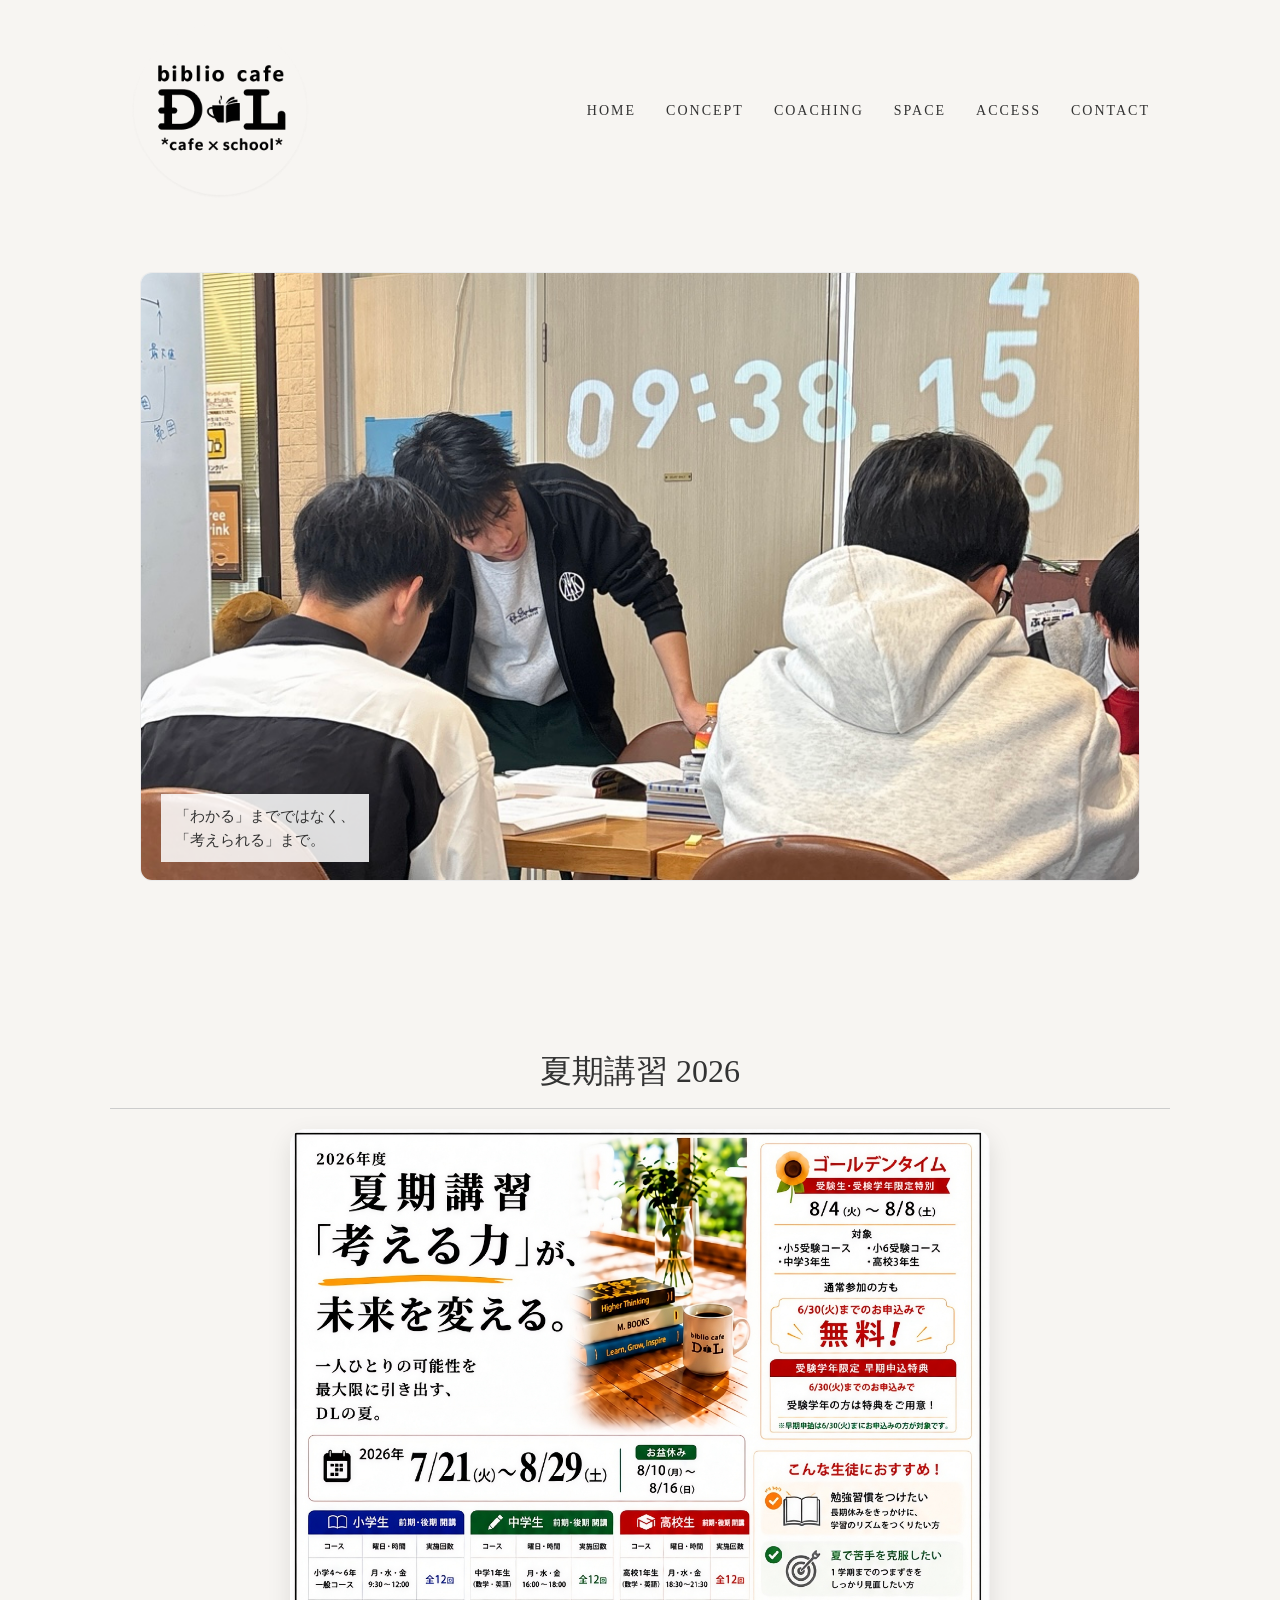
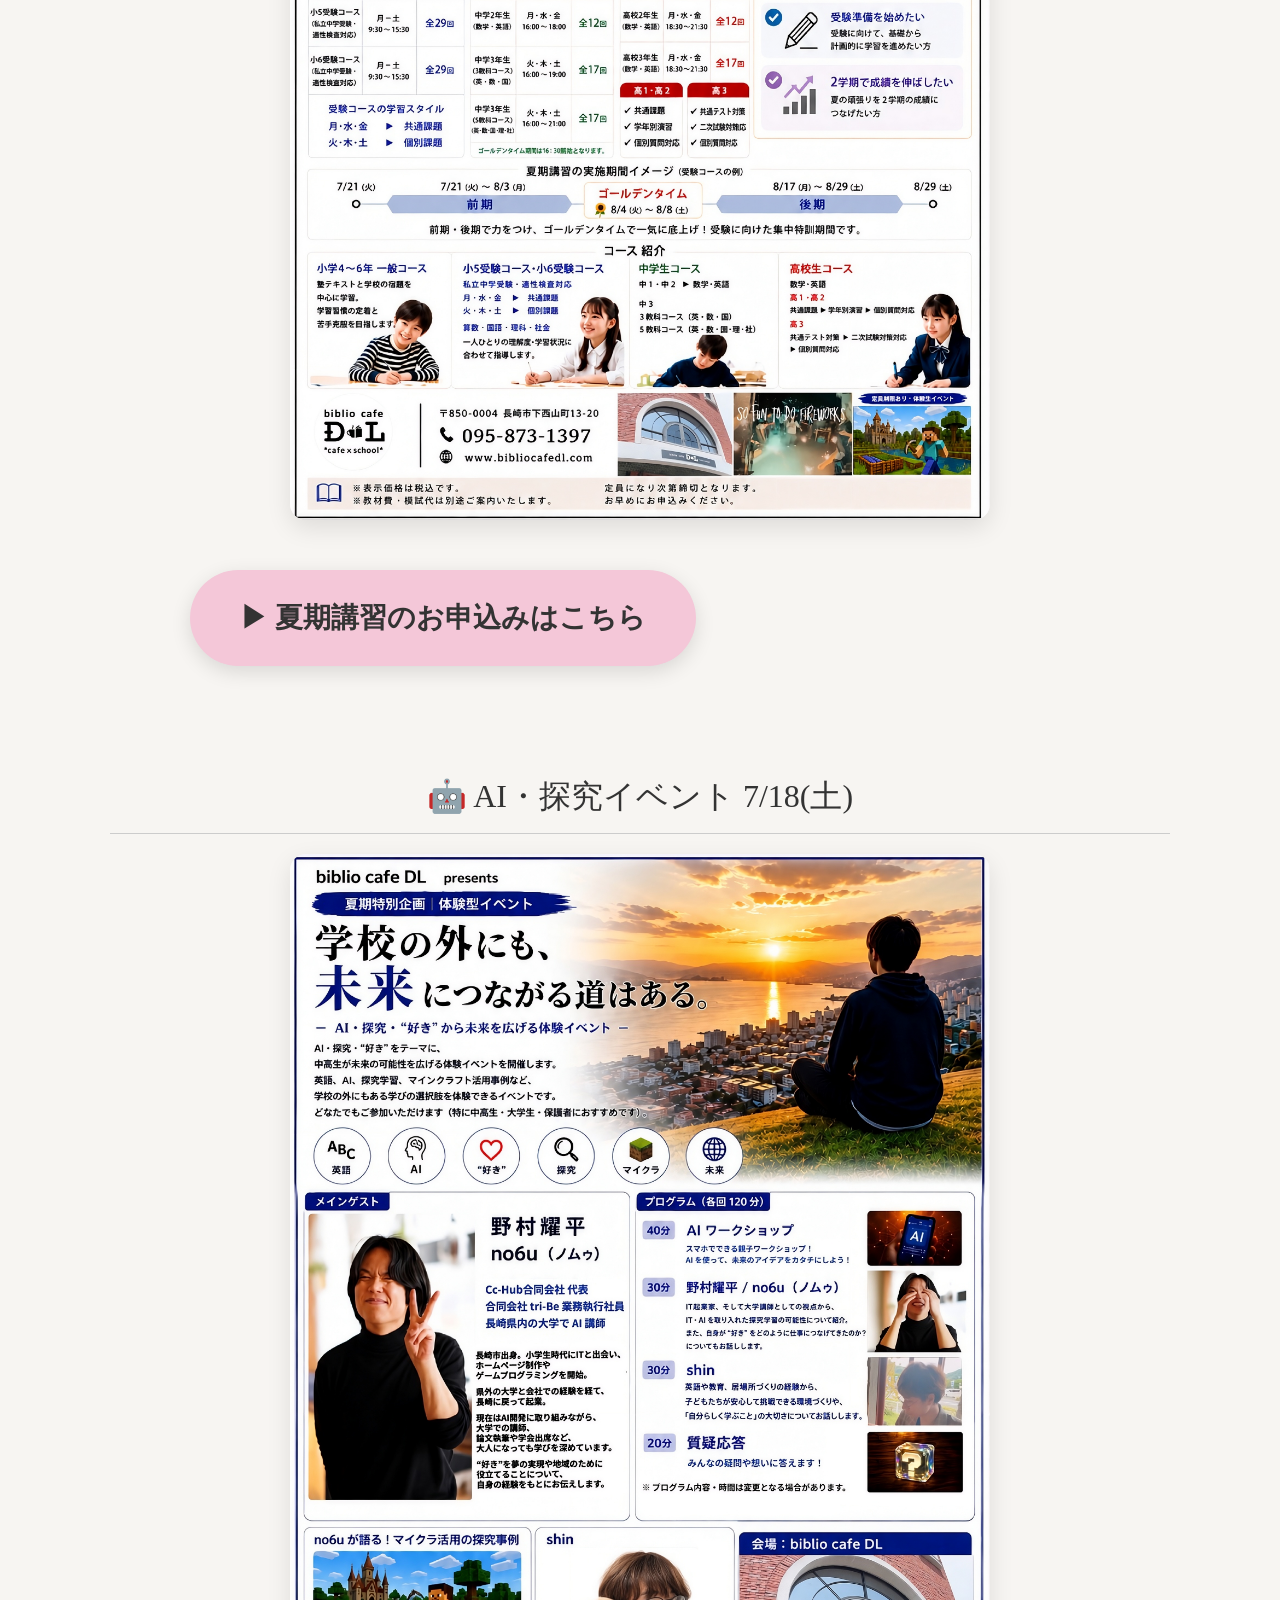
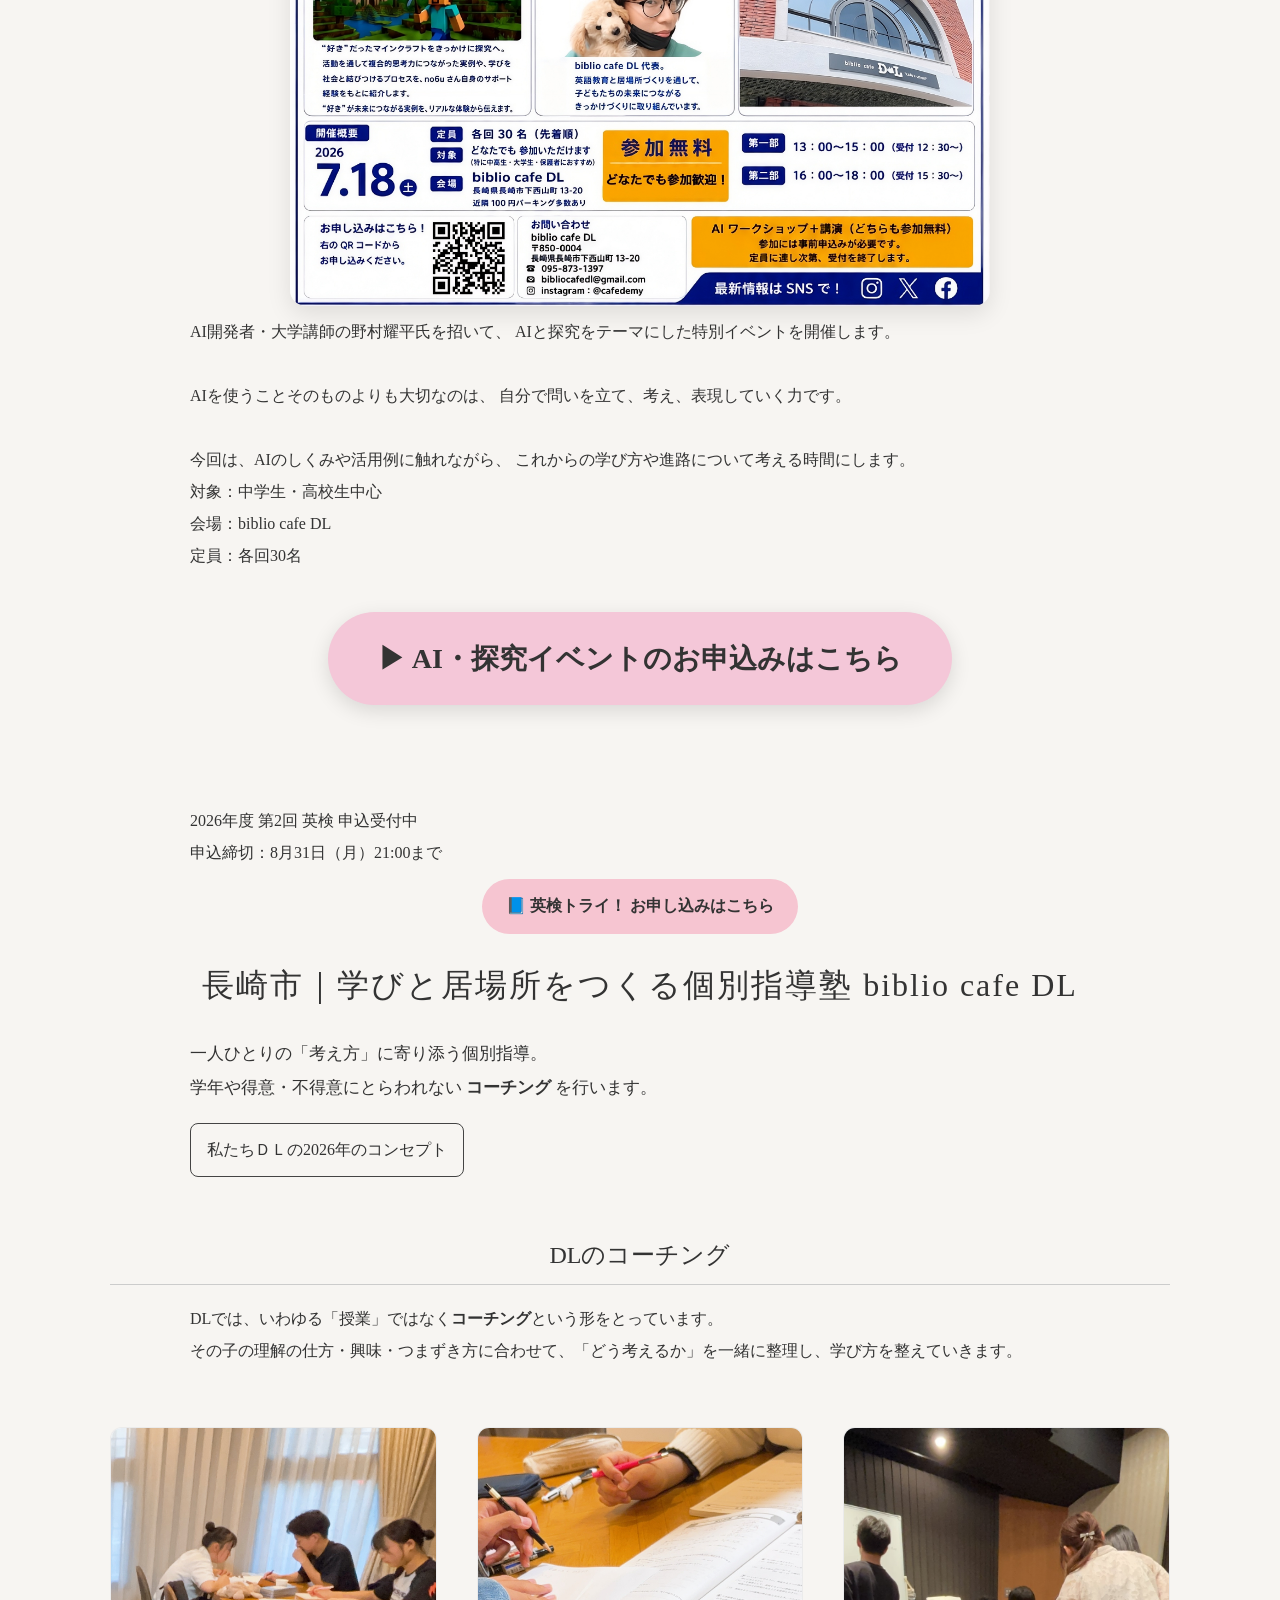
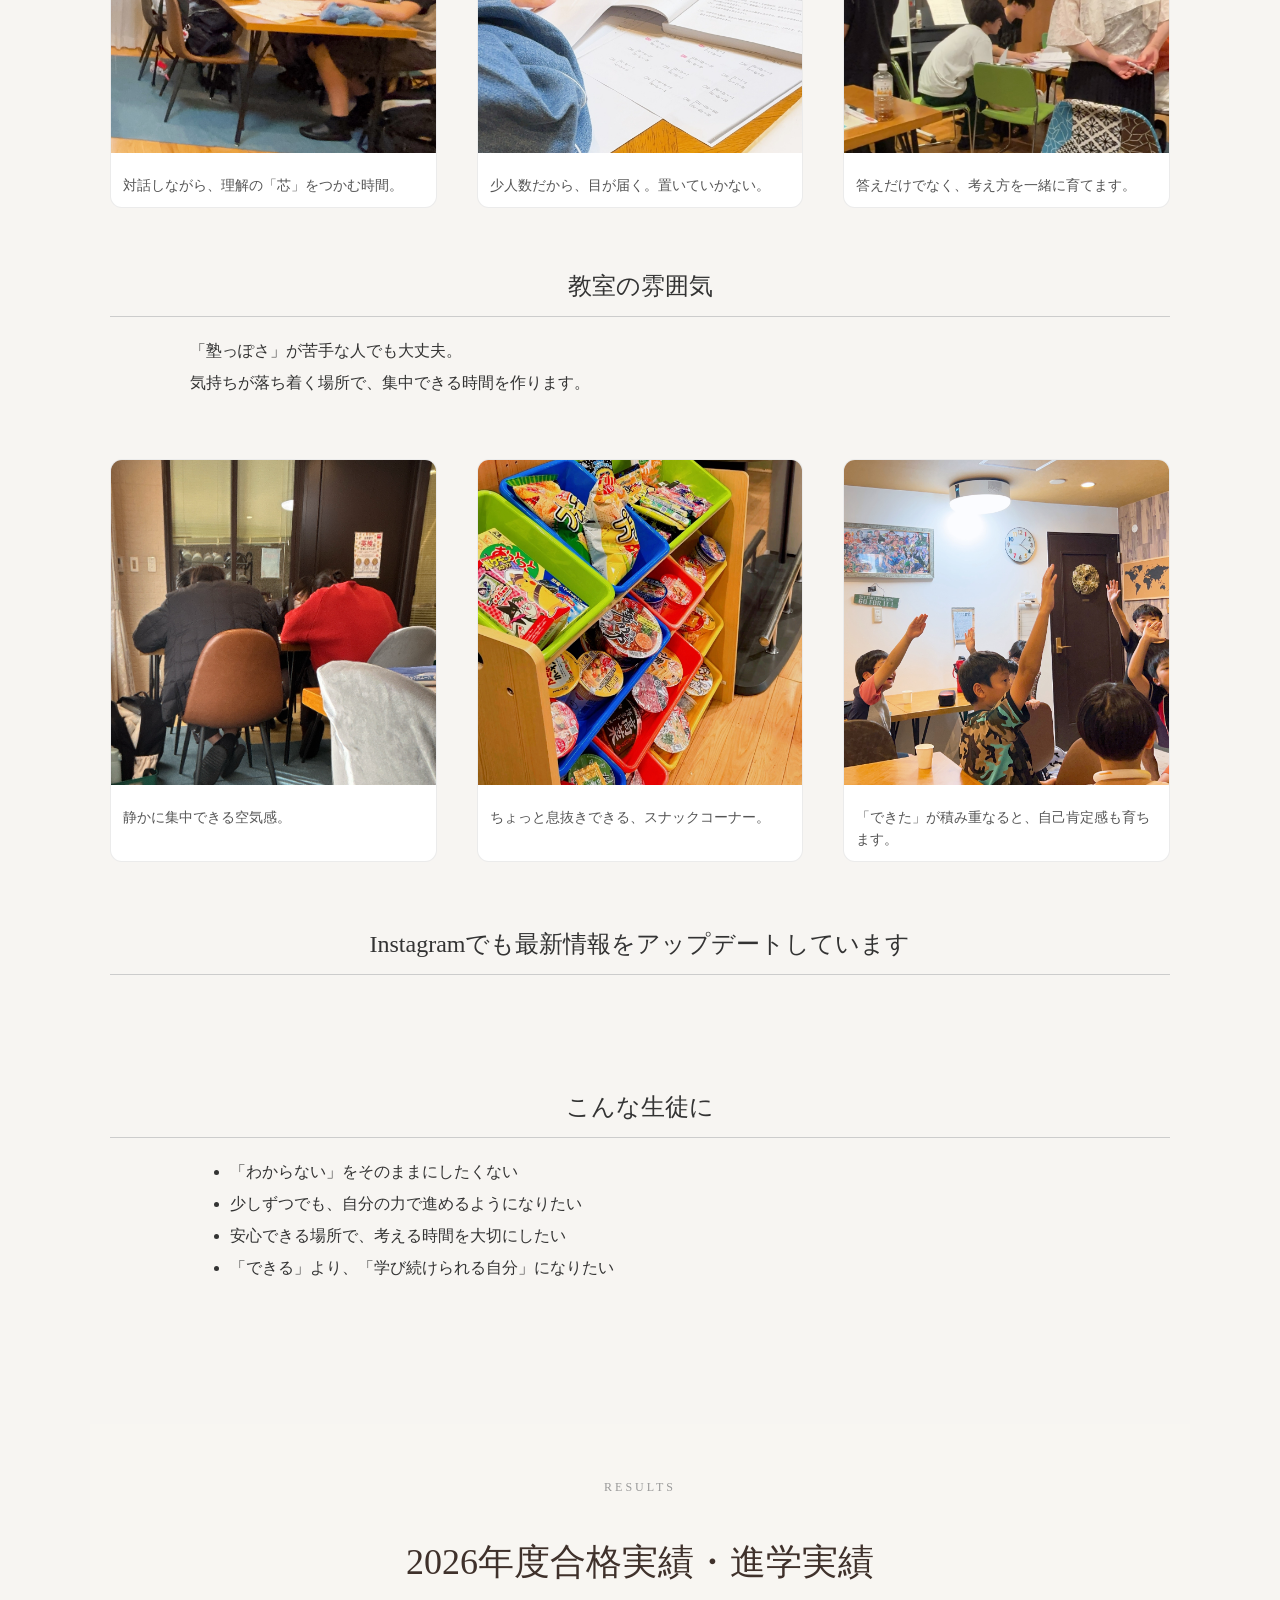
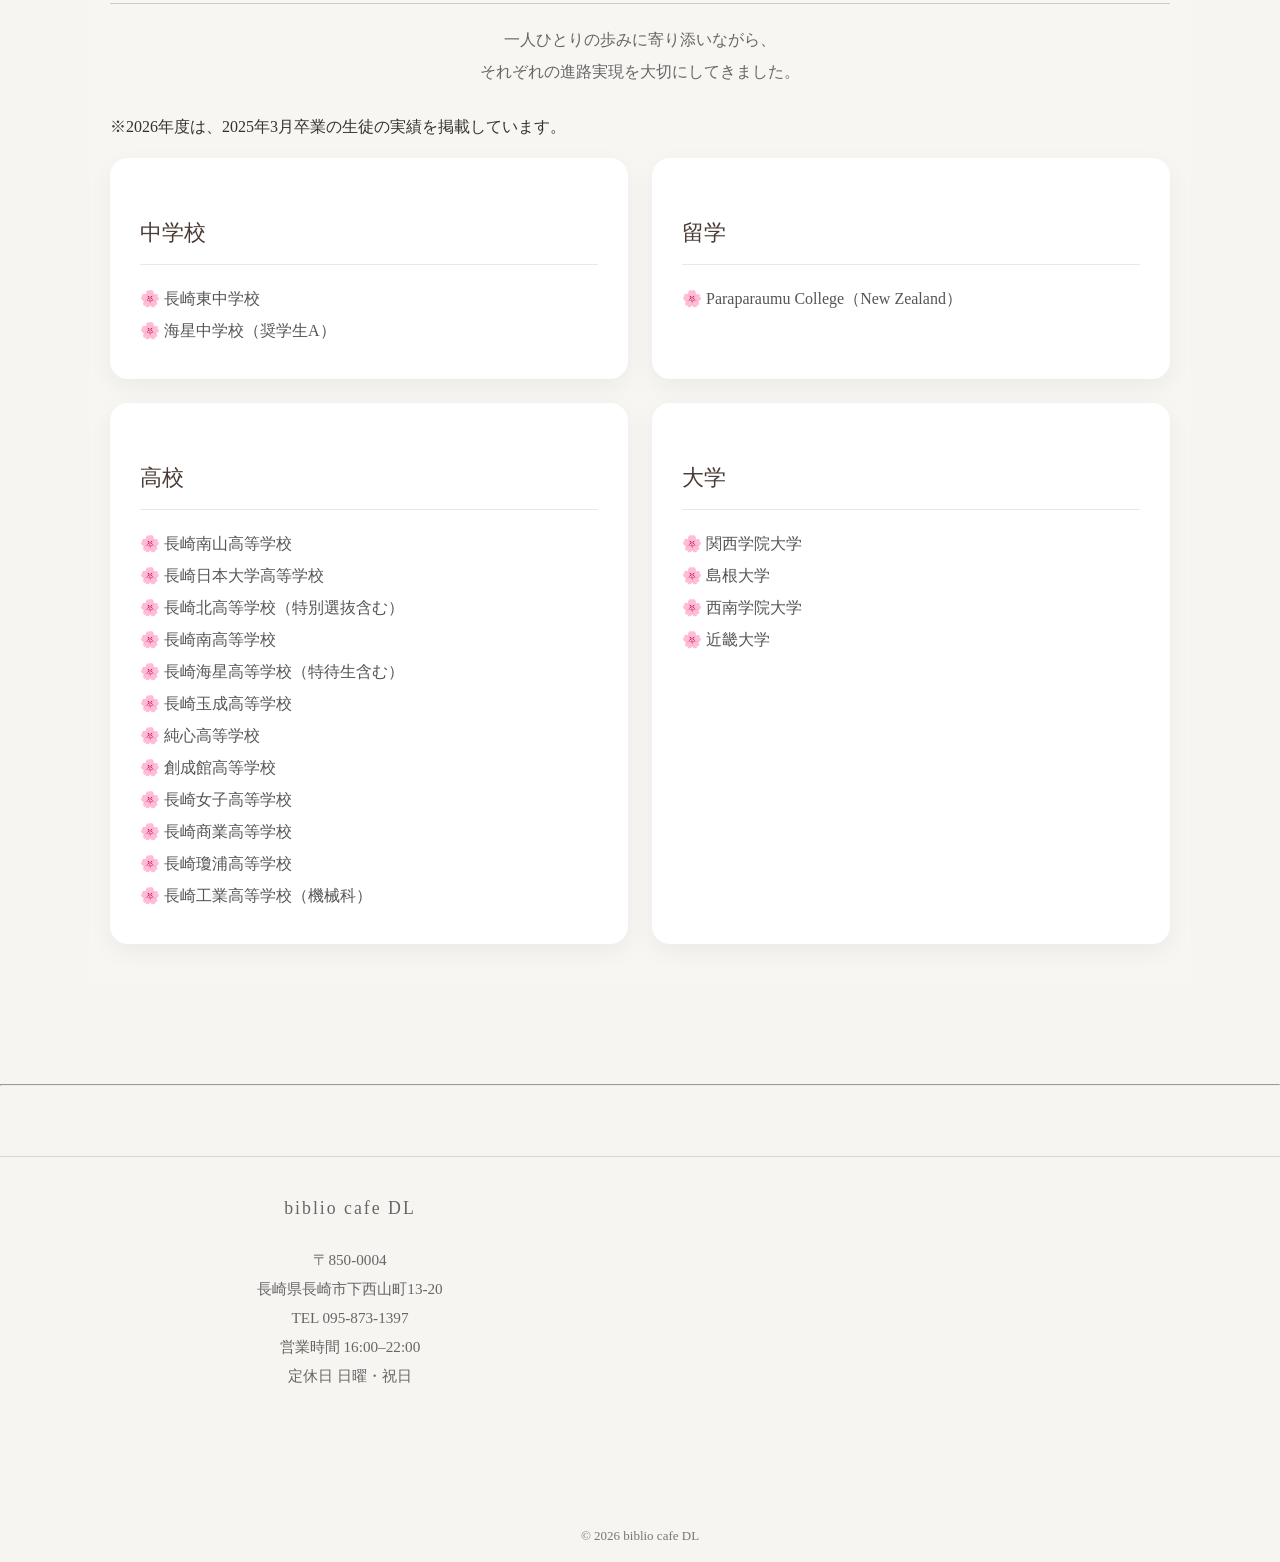
==== index.html @ 9617f7b0 "no6u event notification" ====
<!DOCTYPE html>
<html lang="ja">
<head>
    <meta charset="UTF-8" />
    <meta name="viewport" content="width=device-width, initial-scale=1.0" />
    <title>biblio cafe DL | 長崎市の個別指導塾・カフェ空間で集中力ＵＰ</title>
    <meta name="description" content="長崎市の個別指導塾 biblio cafe DL。カフェのような落ち着いた空間で小中高生の個別指導・自習サポート。不登校・学習習慣づくりにも対応。一人ひとりに寄り添う学びの場所。">
    <link rel="stylesheet" href="style.css">
</head>
<body>

<header class="site-header">
    <div class="logo">
        <img src="images/logo.png" alt="biblio cafe DL">
    </div>

<nav class="main-nav">
    <ul>
        <li><a href="index.html">Home</a></li>
        <li><a href="concept/index.html">Concept</a></li>
        <li><a href="coaching/index.html">Coaching</a></li>
        <li><a href="#space">Space</a></li>
        <li><a href="#access">Access</a></li>
        <li><a href="spring/contact.html">Contact</a></li>
    </ul>
</nav>
</header>

<div class="hero">
    <img src="images/coaching-main.jpg" alt="個別コーチングの様子">
    <div class="caption">
        「わかる」までではなく、<br>
        「考えられる」まで。
    </div>
</div>

<div class="container">

    <section class="top-event">

<h2>夏期講習 2026</h2>

<a href="https://docs.google.com/forms/d/e/1FAIpQLSdgR7h0TdumAXBLx9tAbLhRIxQ76mgIs3fLgzI0AioL52q6gQ/viewform?usp=header">
<img src="images/summer-seminar2026.jpeg" alt="夏期講習2026">
</a>

<p>
<a class="top-event-button" href="https://docs.google.com/forms/d/e/1FAIpQLSdgR7h0TdumAXBLx9tAbLhRIxQ76mgIs3fLgzI0AioL52q6gQ/viewform" target="_blank">
▶ 夏期講習のお申込みはこちら
</a>
</p>
</section>

<section class="top-event">

<h2>🤖 AI・探究イベント 7/18(土)</h2>

<img src="images/summer-event1.jpeg" alt="AI・探究イベント">

<p>
AI開発者・大学講師の野村耀平氏を招いて、
AIと探究をテーマにした特別イベントを開催します。
<br><br>
AIを使うことそのものよりも大切なのは、
自分で問いを立て、考え、表現していく力です。
<br><br>
今回は、AIのしくみや活用例に触れながら、
これからの学び方や進路について考える時間にします。
</p>

<p>
対象：中学生・高校生中心<br>
会場：biblio cafe DL<br>
定員：各回30名
</p>

<a class="top-event-button"
href="https://docs.google.com/forms/d/e/1FAIpQLSdVEMtSn14y0a_2bFsk81HJ-9rzmfVp2S0FHCCkeo6YWOiR4Q/viewform"
target="_blank">
▶ AI・探究イベントのお申込みはこちら
</a>

</section>

<section class="eiken-banner eiken-section">
<p class="eiken-title">
2026年度 第2回 英検 申込受付中
</p>

<p class="eiken-deadline">
申込締切：8月31日（月）21:00まで
</p>

<a class="eiken-button"
href="https://docs.google.com/forms/d/e/1FAIpQLSfgGF96EFO6d1CQsnbvg3iv-Uc0iUedBsmkOkGj2iGabuNx1A/viewform?usp=header"
target="_blank">

📘 英検トライ！
お申し込みはこちら

</a>
</section>

<!--
<section class="suken-banner suken-section">

<p class="suken-title">
2026年度 数検 個人受験【一般生受付】
</p>

<p class="suken-deadline">
実施日：6月20日（土）<br>
申込締切：5月12日（火）まで
</p>

<p class="suken-note">
お申し込みページで「biblio cafe DL」を選択してください。
</p>

<a class="suken-button" href="https://ijuken.com/prod/search/su-gaku/public/pbt_site/#top" target="_blank" rel="noopener noreferrer">
🔢 数検のお申し込みはこちら
</a>

</section>
-->

<h1>長崎市｜学びと居場所をつくる個別指導塾 biblio cafe DL</h1>

<p class="lead">
一人ひとりの「考え方」に寄り添う個別指導。<br>
学年や得意・不得意にとらわれない <strong>コーチング</strong> を行います。
</p>

<p>
<a class="cta" href="/concept/index.html">私たちＤＬの2026年のコンセプト</a>
</p>
</section>


</header>

<section>
<h2>DLのコーチング</h2>

<p>
DLでは、いわゆる「授業」ではなく<strong>コーチング</strong>という形をとっています。<br>
その子の理解の仕方・興味・つまずき方に合わせて、「どう考えるか」を一緒に整理し、学び方を整えていきます。
</p>

<div class="grid">

<figure>
<img src="images/dialog.jpg">
<figcaption>対話しながら、理解の「芯」をつかむ時間。</figcaption>
</figure>

<figure>
<img src="images/small_group2.jpg">
<figcaption>少人数だから、目が届く。置いていかない。</figcaption>
</figure>

<figure>
<img src="images/way_of_thinking.jpg">
<figcaption>答えだけでなく、考え方を一緒に育てます。</figcaption>
</figure>

</div>
</section>

<section>
<h2>教室の雰囲気</h2>

<p>
「塾っぽさ」が苦手な人でも大丈夫。<br>
気持ちが落ち着く場所で、集中できる時間を作ります。
</p>

<div class="grid">

<figure>
<img src="images/small_group.jpg">
<figcaption>静かに集中できる空気感。</figcaption>
</figure>

<figure>
<img src="images/snacks.jpg">
<figcaption>ちょっと息抜きできる、スナックコーナー。</figcaption>
</figure>

<figure>
<img src="images/yes_we_can.jpg">
<figcaption>「できた」が積み重なると、自己肯定感も育ちます。</figcaption>
</figure>

</div>
</section>

<section class="instagram-section">
<h2>Instagramでも最新情報をアップデートしています</h2>

<div class="insta-grid">
<blockquote class="instagram-media"
data-instgrm-permalink="https://www.instagram.com/p/DU66d3mEncp/">
</blockquote>

<blockquote class="instagram-media"
data-instgrm-permalink="https://www.instagram.com/p/DTpac9CkhDg/">
</blockquote>
</div>
</section>

<script async src="https://www.instagram.com/embed.js"></script>

<section>
<h2>こんな生徒に</h2>
<ul>
<li>「わからない」をそのままにしたくない</li>
<li>少しずつでも、自分の力で進めるようになりたい</li>
<li>安心できる場所で、考える時間を大切にしたい</li>
<li>「できる」より、「学び続けられる自分」になりたい</li>
</ul>
</section>

</div>

<section class="results-section">
<div class="results-inner">

<p class="results-label">RESULTS</p>
<h2 class="results-title">2026年度合格実績・進学実績</h2>
<p class="results-lead">
一人ひとりの歩みに寄り添いながら、<br>
それぞれの進路実現を大切にしてきました。
</p>
<p class-"results-note">
※2026年度は、2025年3月卒業の生徒の実績を掲載しています。
</p>

<div class="results-grid">

<div class="results-card">
<h3>中学校</h3>
<ul>
<li>🌸 長崎東中学校</li>
<li>🌸 海星中学校（奨学生A）</li>
</ul>
</div>

<div class="results-card">
<h3>留学</h3>
<ul>
<li>🌸 Paraparaumu College（New Zealand）</li>
</ul>
</div>

<div class="results-card">
<h3>高校</h3>
<ul>
<li>🌸 長崎南山高等学校</li>
<li>🌸 長崎日本大学高等学校</li>
<li>🌸 長崎北高等学校（特別選抜含む）</li>
<li>🌸 長崎南高等学校</li>
<li>🌸 長崎海星高等学校（特待生含む）</li>
<li>🌸 長崎玉成高等学校</li>
<li>🌸 純心高等学校</li>
<li>🌸 創成館高等学校</li>
<li>🌸 長崎女子高等学校</li>
<li>🌸 長崎商業高等学校</li>
<li>🌸 長崎瓊浦高等学校</li>
<li>🌸 長崎工業高等学校（機械科）</li>
</ul>
</div>

<div class="results-card">
<h3>大学</h3>
<ul>
<li>🌸 関西学院大学</li>
<li>🌸 島根大学</li>
<li>🌸 西南学院大学</li>
<li>🌸 近畿大学</li>
</ul>
</div>

</div>
</div>
</section>

<hr>

<footer>
<div class="footer-inner">

<div class="footer-info">
<h3>biblio cafe DL</h3>
<p>
〒850-0004<br>
長崎県長崎市下西山町13-20<br>
TEL 095-873-1397<br>
営業時間 16:00–22:00<br>
定休日 日曜・祝日
</p>
</div>

<div class="footer-map">
<iframe src="https://www.google.com/maps/embed?pb=!1m18!1m12!1m3!1d3355.3024678767365!2d129.88378607469286!3d32.757707884974316!2m3!1f0!2f0!3f0!3m2!1i1024!2i768!4f13.1!3m3!1m2!1s0x351553ab2b35c2a1%3A0xf687008f303d8802!2sbiblio%20cafe%20DL!5e0!3m2!1sja!2sjp!4v1772550015243!5m2!1sja!2sjp" width="600" height="450" style="border:0;" allowfullscreen="" loading="lazy" referrerpolicy="no-referrer-when-downgrade"></iframe>
</div>

</div>

<p class="copyright">
© 2026 biblio cafe DL
</p>
</footer>



<!-- deploy trigger-->
</body>
</html>
---- style.css ----
/* =========================================================
   biblio cafe DL - Cleaned stylesheet
   目的：重複CSSを整理し、ヘッダー・スマホ表示の崩れを防ぐ
   ========================================================= */

/* ---------- Base ---------- */
* {
  box-sizing: border-box;
}

body {
  margin: 0;
  font-family: "Hiragino Mincho ProN", "Yu Mincho", serif;
  background-color: #f7f5f2;
  color: #333;
  line-height: 1.9;
}

img {
  max-width: 100%;
  height: auto;
}

a {
  color: inherit;
}

.container {
  max-width: 1100px;
  margin: 0 auto;
  padding: 40px 20px;
  text-align: center;
}

/* ---------- Header / Navigation ---------- */
.site-header {
  max-width: 1100px;
  margin: 0 auto;
  padding: 20px 40px 32px;
  display: flex;
  justify-content: space-between;
  align-items: center;
  position: static;
  z-index: 10;
}

.logo img {
  width: auto;
  height: 180px;
  display: block;
}

.main-nav {
  margin-left: auto;
}

.main-nav ul {
  display: flex;
  gap: 30px;
  list-style: none;
  padding: 0;
  margin: 0;
}

.main-nav li {
  margin: 0;
}

.main-nav a {
  color: #333;
  text-decoration: none;
  font-size: 14px;
  letter-spacing: 2px;
  text-transform: uppercase;
  white-space: nowrap;
}

.main-nav a:hover {
  opacity: 0.7;
}

/* ---------- Home Hero ---------- */
.hero {
  max-width: 1000px;
  margin: 40px auto 60px;
  position: relative;
  border-radius: 12px;
  overflow: hidden;
  border: 1px solid rgba(0,0,0,0.08);
  background: #fff;
}

.hero img {
  width: 100%;
  height: auto;
  display: block;
}

.caption {
  position: absolute;
  bottom: 18px;
  left: 20px;
  background: rgba(255,255,255,0.85);
  padding: 10px 14px;
  font-size: 0.95rem;
  line-height: 1.6;
}

/* ---------- Common sections ---------- */
section {
  margin-top: 56px;
}

h1, h2, h3 {
  font-weight: normal;
}

h1 {
  letter-spacing: 2px;
}

h2 {
  border-bottom: 1px solid #ccc;
  padding-bottom: 6px;
  margin-bottom: 18px;
}

.lead {
  max-width: 720px;
  margin: 14px auto 0;
  font-size: 1.05rem;
}

.cta {
  margin-top: 18px;
  display: inline-block;
  border: 1px solid #444;
  padding: 10px 16px;
  border-radius: 8px;
  text-decoration: none;
  color: #333;
}

.cta:hover {
  background: rgba(0,0,0,0.04);
}

/* ---------- Grid / Figures ---------- */
.grid {
  display: grid;
  grid-template-columns: repeat(3, 1fr);
  gap: 40px;
  margin-top: 60px;
}

figure {
  margin: 0;
  border-radius: 12px;
  overflow: hidden;
  border: 1px solid rgba(0,0,0,0.08);
  background: #fff;
}

.grid img,
figure img {
  width: 100%;
  aspect-ratio: 1 / 1;
  object-fit: cover;
  display: block;
}

figcaption,
.grid figcaption {
  padding: 10px 12px;
  margin-top: 12px;
  font-size: 14px;
  line-height: 1.6;
  color: #555;
  text-align: left;
}

/* ---------- Footer ---------- */
footer {
  margin-top: 70px;
  padding-top: 18px;
  border-top: 1px solid rgba(0,0,0,0.12);
  text-align: center;
  font-size: 0.95rem;
  color: #666;
}

.footer-inner {
  max-width: 1100px;
  margin: 0 auto;
  display: flex;
  gap: 60px;
  align-items: flex-start;
}

.footer-info,
.footer-map {
  flex: 1;
}

.footer-map iframe {
  width: 100%;
  height: 280px;
  border-radius: 10px;
  border: 0;
}

footer h3 {
  font-weight: 400;
  margin-bottom: 20px;
  letter-spacing: 2px;
}

.copyright {
  text-align: center;
  margin-top: 60px;
  font-size: 13px;
  color: #777;
}

.eiken-button,
.spring-button,
.suken-button,
.apply-button {
  display: inline-block;
  text-decoration: none;
  font-weight: bold;
  transition: 0.3s;
}

.eiken-button {
  margin-top: 10px;
  padding: 12px 24px;
  background: #f6c5d1;
  color: #333;
  border-radius: 30px;
}

.eiken-button:hover {
  background: #e8a6b7;
  transform: translateY(-2px);
}

.suken-banner {
  background: #e8f4ff;
  padding: 30px;
  border-radius: 20px;
  text-align: center;
  margin: 40px auto;
}

.suken-title {
  font-size: 24px;
  font-weight: bold;
  margin-bottom: 14px;
}

.suken-deadline {
  font-size: 17px;
  line-height: 1.8;
  margin-bottom: 18px;
}

.suken-note {
  font-size: 15px;
  color: #555;
  margin-bottom: 26px;
}

.suken-button {
  background: #6bb6ff;
  color: #fff;
  padding: 16px 30px;
  border-radius: 999px;
}

.suken-button:hover {
  background: #3b82f6;
}

/* ---------- Spring page ---------- */
.spring-banner {
  max-width: 900px;
  margin: 60px auto;
  background: #fffaf7;
  padding: 30px;
  border-radius: 15px;
  box-shadow: 0 5px 20px rgba(0,0,0,0.08);
  text-align: center;
}

.spring-banner img {
  width: 100%;
  border-radius: 12px;
  margin-bottom: 20px;
}

.spring-text h2 {
  color: #b76e79;
  margin-bottom: 10px;
}

.spring-button {
  margin-top: 15px;
  padding: 14px 28px;
  background: #f4a7b9;
  color: white;
  border-radius: 30px;
}

.spring-button:hover {
  background: #e889a0;
}

/* ---------- Concept page ---------- */
.concept-intro {
  text-align: center;
  margin-top: 100px;
  margin-bottom: 40px;
  padding: 0 20px;
}

.concept-label {
  font-size: 13px;
  letter-spacing: 3px;
  color: #999;
  margin-bottom: 20px;
}

.concept-catch {
  font-size: 40px;
  line-height: 1.6;
  margin-bottom: 40px;
  font-weight: 500;
}

.concept-image {
  text-align: center;
  margin: 40px 0 60px;
}

.concept-image img {
  width: 260px;
  max-width: 70%;
  border-radius: 14px;
  opacity: 0.95;
}

.concept-body {
  max-width: 760px;
  margin: 0 auto 120px;
  padding: 0 20px;
}

.concept-body p {
  font-size: 17px;
  line-height: 2.2;
  margin-bottom: 28px;
  color: #444;
}

.concept-strong {
  max-width: 720px;
  margin: 80px auto;
  font-size: 22px;
  line-height: 1.8;
  text-align: center;
  font-weight: 600;
}

.concept-points {
  max-width: 900px;
  margin: 60px auto 100px;
  display: flex;
  gap: 40px;
  justify-content: center;
  text-align: center;
  padding: 0 20px;
}

.concept-point {
  flex: 1;
}

.concept-point h2 {
  font-size: 26px;
  margin-bottom: 30px;
}

.concept-point h3 {
  font-size: 20px;
  margin-bottom: 14px;
  font-weight: 500;
}

.concept-point p {
  font-size: 15px;
  line-height: 2;
  color: #555;
}

/* ---------- Coaching page ---------- */
.coaching-hero {
  max-width: 350px;
  margin: 80px auto 60px;
  padding: 0 20px;
}

.coaching-hero img {
  width: 100%;
  border-radius: 16px;
}

.coaching-intro {
  text-align: center;
  max-width: 720px;
  margin: 0 auto 80px;
  padding: 0 20px;
}

.coaching-label {
  font-size: 12px;
  letter-spacing: 3px;
  color: #999;
  margin-bottom: 16px;
}

.coaching-catch {
  font-size: 38px;
  margin-bottom: 24px;
}

.coaching-text {
  line-height: 2;
  color: #555;
}

.coaching-features {
  max-width: 1200px;
  margin: 80px auto;
  padding: 0 20px;
  display: grid;
  grid-template-columns: repeat(3, 1fr);
  gap: 40px;
}

.feature-card {
  text-align: center;
}

.feature-card img {
  width: 100%;
  border-radius: 20px;
  margin-bottom: 20px;
}

.feature-card h2 {
  font-size: 28px;
  margin-bottom: 20px;
  border-bottom: none;
}

.feature-card p {
  font-size: 16px;
  line-height: 1.9;
  text-align: left;
}

/* ---------- Results ---------- */
.results-section {
  max-width: 1100px;
  margin: 100px auto;
  padding: 40px 20px;
  background: #f8f6f2;
}

.results-inner {
  max-width: 1100px;
  margin: 0 auto;
}

.results-label,
.results-title,
.results-lead,
.results-note {
  text-align: center;
}

.results-label {
  font-size: 12px;
  letter-spacing: 3px;
  color: #999;
  margin-bottom: 12px;
}

.results-title {
  font-size: 36px;
  margin-bottom: 20px;
  color: #3f312b;
}

.results-lead {
  font-size: 16px;
  line-height: 2;
  color: #666;
  margin-bottom: 24px;
}

.results-note {
  font-size: 13px;
  color: #888;
  margin-bottom: 40px;
}

.results-grid {
  display: grid;
  grid-template-columns: repeat(2, 1fr);
  gap: 24px;
}

.results-card {
  background: #fff;
  border-radius: 18px;
  padding: 32px 30px;
  box-shadow: 0 8px 24px rgba(0,0,0,0.05);
}

.results-card h3 {
  font-size: 22px;
  margin-bottom: 18px;
  color: #4a3b34;
  border-bottom: 1px solid #eee7df;
  padding-bottom: 10px;
}

.results-card ul {
  list-style: none;
  padding: 0;
  margin: 0;
}

.results-card li {
  font-size: 16px;
  line-height: 2;
  color: #555;
}

/* ---------- Instagram ---------- */
.insta-grid {
  display: flex;
  gap: 20px;
  justify-content: center;
  flex-wrap: wrap;
}

.insta-grid blockquote {
  max-width: 400px;
  width: 100%;
}

.instagram-section {
  text-align: center;
  margin: 60px auto;
}

/* ---------- Contact ---------- */
.contact-wrap {
  background: #f7f6f3;
  padding: 80px 20px;
  min-height: 100vh;
}

.contact-wrap h1 {
  text-align: center;
  font-size: 34px;
  letter-spacing: 2px;
  margin-bottom: 20px;
}

.contact-wrap p,
.contact-lead {
  text-align: center;
  color: #666;
  margin-bottom: 50px;
  line-height: 1.8;
}

.form-area {
  max-width: 820px;
  margin: 40px auto;
  background: #fff;
  padding: 30px;
  border-radius: 16px;
  box-shadow: 0 10px 30px rgba(0,0,0,0.05);
}

/* =========================================================
   Mobile
   ========================================================= */
@media screen and (max-width: 768px) {
  body {
    font-size: 15px;
    line-height: 1.8;
    padding: 0;
  }

  .container {
    width: 100%;
    padding: 0 16px;
  }

  h1 {
    font-size: 30px;
    line-height: 1.4;
  }

  h2 {
    font-size: 24px;
    line-height: 1.5;
  }

  p, li {
    font-size: 15px;
    line-height: 1.9;
  }

  .site-header {
    display: flex;
    flex-direction: column;
    align-items: center;
    gap: 18px;
    padding: 24px 16px 32px;
    margin-bottom: 36px;
    position: static !important;
    background: transparent;
  }

  .logo img {
    width: 180px;
    height: auto;
  }

  .main-nav {
    width: 100%;
    margin: 0 0 42px 0;
    position: static !important;
  }

  .main-nav ul {
    display: grid;
    grid-template-columns: repeat(3, auto);
    justify-content: center;
    column-gap: 24px;
    row-gap: 22px;
    padding: 0;
    margin: 0;
    list-style: none;
  }

  .main-nav a {
    font-size: 15px;
    letter-spacing: 1px;
    white-space: nowrap;
  }

  .hero {
    background: transparent;
    padding: 0;
    border: none;
    box-shadow: none;
    margin: 0 auto 42px;
    max-width: calc(100% - 32px);
  }

  .hero img {
    width: 100%;
    height: auto;
    display: block;
    border-radius: 16px;
  }

  .caption {
    left: 16px;
    bottom: 14px;
    font-size: 14px;
  }

  .grid {
    display: flex;
    flex-direction: column;
    align-items: center;
    gap: 30px;
  }

  .grid figure {
    width: 85%;
  }

  .grid figcaption {
    writing-mode: horizontal-tb;
    text-align: center;
    line-height: 1.8;
  }

  .footer-inner {
    flex-direction: column;
    gap: 40px;
  }

  .instagram-section blockquote {
    width: 100% !important;
    min-width: auto !important;
    max-width: 100% !important;
    margin: 0 auto !important;
  }

  .cta,
  .spring-button {
    max-width: 100%;
    font-size: 14px;
    padding: 12px 20px;
    text-align: center;
  }

  /* Concept mobile */
  .concept-intro {
    margin-top: 40px;
    margin-bottom: 28px;
  }

  .concept-label {
    margin-top: 20px;
  }

  .concept-catch {
    font-size: 34px !important;
    line-height: 1.4 !important;
    margin: 20px auto 30px !important;
  }

  .concept-image {
    margin: 20px 0 40px;
  }

  .concept-image img {
    width: 85%;
    max-width: 320px;
  }

  .concept-points {
    display: flex !important;
    flex-direction: column !important;
    gap: 12px !important;
    margin: 20px auto 40px !important;
    padding: 0 20px !important;
  }

  .concept-point {
    flex: none !important;
    width: 100% !important;
    max-width: 100% !important;
    margin: 0 auto 20px !important;
    padding: 0 20px !important;
  }

  .concept-point h3 {
    font-size: 24px !important;
    line-height: 1.6 !important;
  }

  .concept-point p {
    font-size: 16px !important;
    line-height: 1.9 !important;
    text-align: left !important;
  }

  /* Coaching mobile */
  .coaching-hero {
    margin: 40px auto 40px;
    padding: 0 20px;
  }

  .coaching-intro {
    margin: 0 auto 50px;
  }

  .coaching-catch {
    font-size: 30px;
  }

  .coaching-features {
    display: flex;
    flex-direction: column;
    gap: 52px;
    margin: 50px auto;
  }

  .feature-card h2 {
    font-size: 24px;
  }

  .feature-card p {
    font-size: 17px;
  }

  /* Results mobile */
  .results-section {
    padding: 70px 16px;
    margin: 70px auto;
  }

  .results-title {
    font-size: 28px;
  }

  .results-lead {
    font-size: 15px;
    margin-bottom: 40px;
  }

  .results-grid {
    grid-template-columns: 1fr;
    gap: 18px;
  }

  .results-card {
    padding: 24px 20px;
  }

  .results-card h3 {
    font-size: 20px;
  }

  .results-card li {
    font-size: 15px;
    line-height: 1.9;
  }
}

/* 余白を全体的に詰める */
@media screen and (max-width: 768px) {

.site-header {
padding: 24px 16px 18px !important;
margin-bottom: 20px !important;
}

.concept-intro {
margin-top: 30px !important;
margin-bottom: 24px !important;
}

.concept-label {
margin-bottom: 24px !important;
}

.concept-catch {
font-size: 34px !important;
line-height: 1.45 !important;
margin-top: 20px !important;
margin-bottom: 32px !important;
}

.concept-image {
margin: 24px 0 40px !important;
}
}

/* スマホ：上部余白をさらに詰める */
@media screen and (max-width: 768px) {
.site-header {
padding: 20px 16px 10px !important;
margin-bottom: 0 !important;
}

.main-nav {
margin-bottom: 0 !important;
}

.concept-intro {
margin-top: 10px !important;
margin-bottom: 20px !important;
}

.concept-label {
margin-top: 0 !important;
margin-bottom: 18px !important;
}

.concept-catch {
font-size: 32px !important;
line-height: 1.4 !important;
margin-top: 0 !important;
margin-bottom: 24px !important;
}
}

.top-event{
text-align:center;
margin:60px auto;
}

.top-event h2{
font-size:32px;
margin-bottom:20px;
}

.top-event img{
width:100%;
max-width:700px;
border-radius:16px;
box-shadow:0 8px 24px rgba(0,0,0,0.1);
}

.top-event p{
margin-top:20px;
}

.top-event a{
color:#333;
text-decoration:none;
}

.top-event-button{
display:inline-block;
margin-top:24px;
padding:16px 34px;
border-radius:999px;
background:#f4c7d8;
color:#333 !important;
font-size:20px;
font-weight:600;
text-decoration:none;
}

.top-event-button:hover{
opacity:.85;
}

.top-event-button{
display:inline-block !important;
padding:20px 50px !important;
background:#f4c7d8 !important;
border-radius:999px !important;

font-size:28px !important;
font-weight:bold !important;

color:#333 !important;
text-decoration:none !important;
}

.event-title{
text-align:center;
font-size:42px;
margin-top:60px;
}

.event-date{
text-align:center;
color:#777;
margin-bottom:40px;
}

.event-image{
width:100%;
max-width:900px;
display:block;
margin:0 auto 50px;
border-radius:16px;
}

.top-event-button{
display:inline-block;

padding:20px 48px;

background:#f7c8d8;

border-radius:999px;

font-size:28px;
font-weight:bold;

color:#333;

text-decoration:none;

margin:40px auto;

box-shadow:0 6px 20px rgba(0,0,0,0.12);
}

.top-event-button:hover{
transform:scale(1.05);
}

.container{
text-align:center;
}

.container p,
.container ul{
text-align:left;
max-width:900px;
margin:auto;
line-height:2;
}
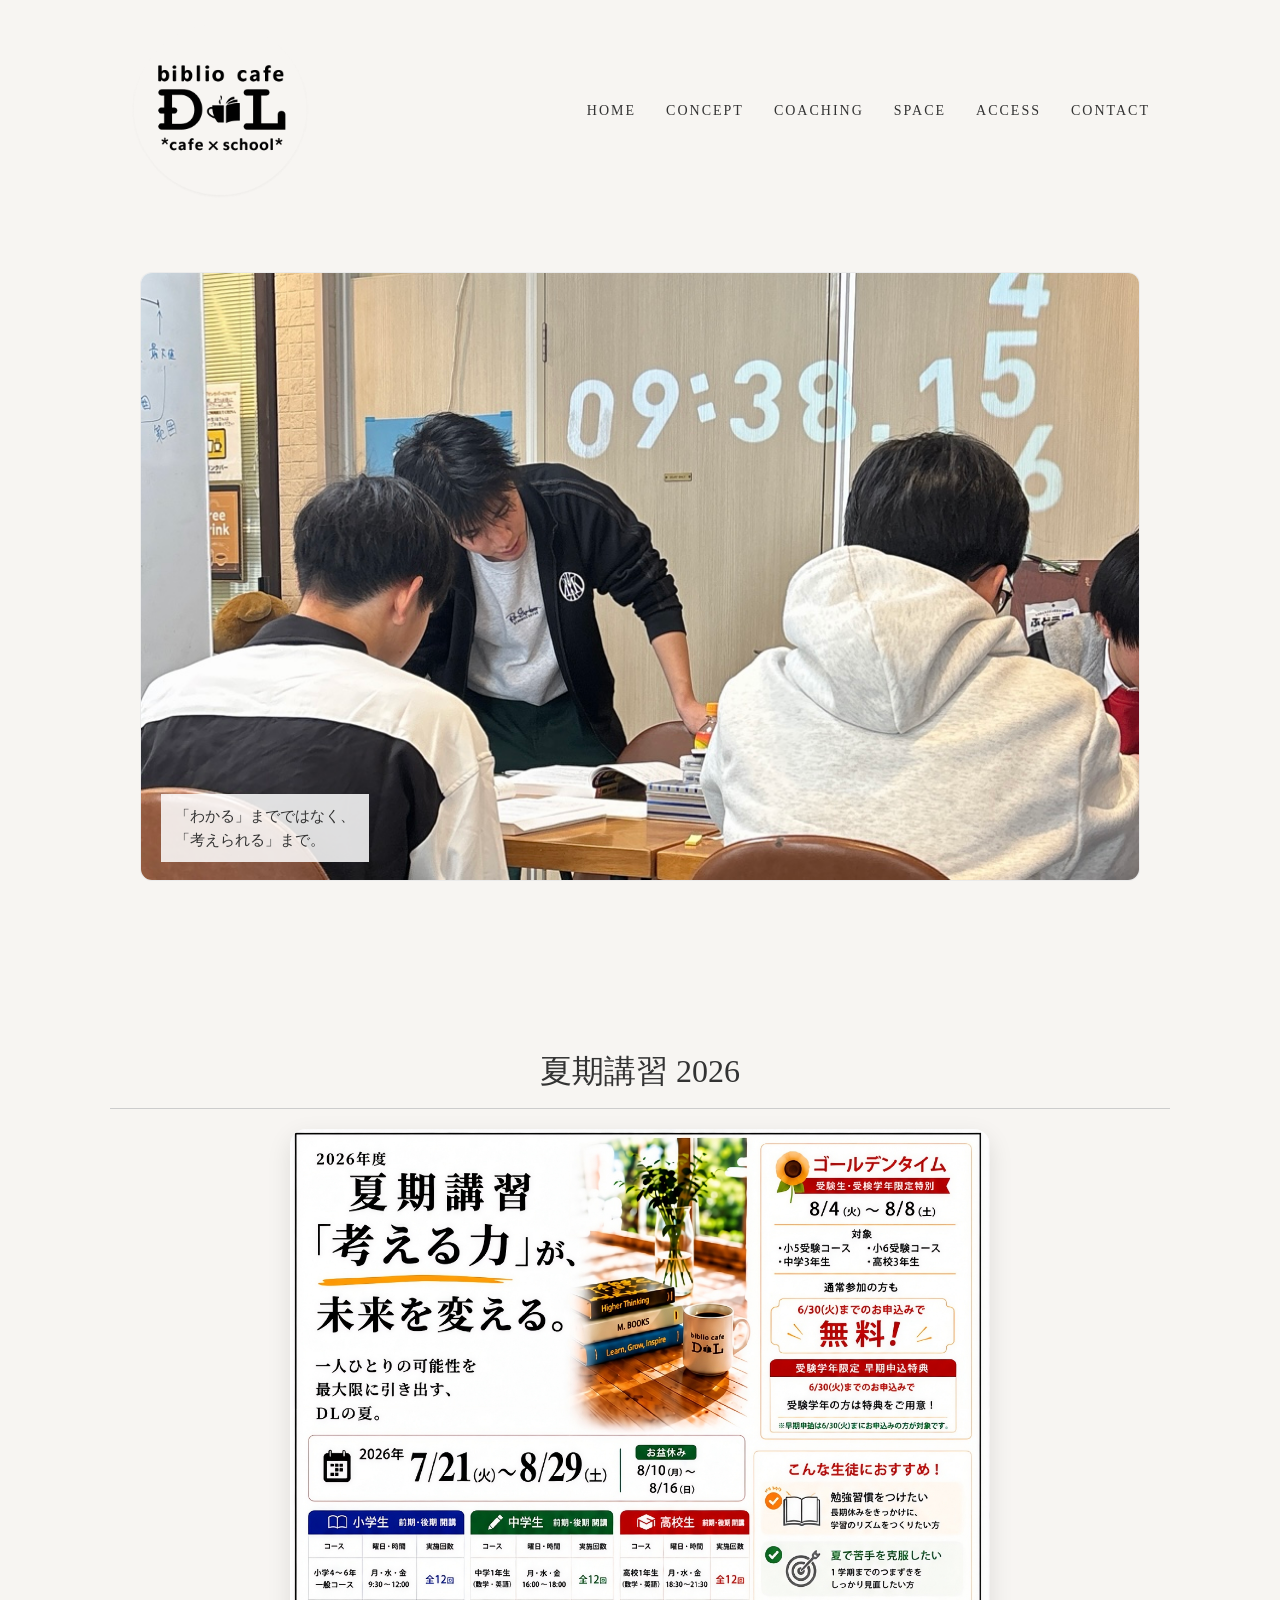
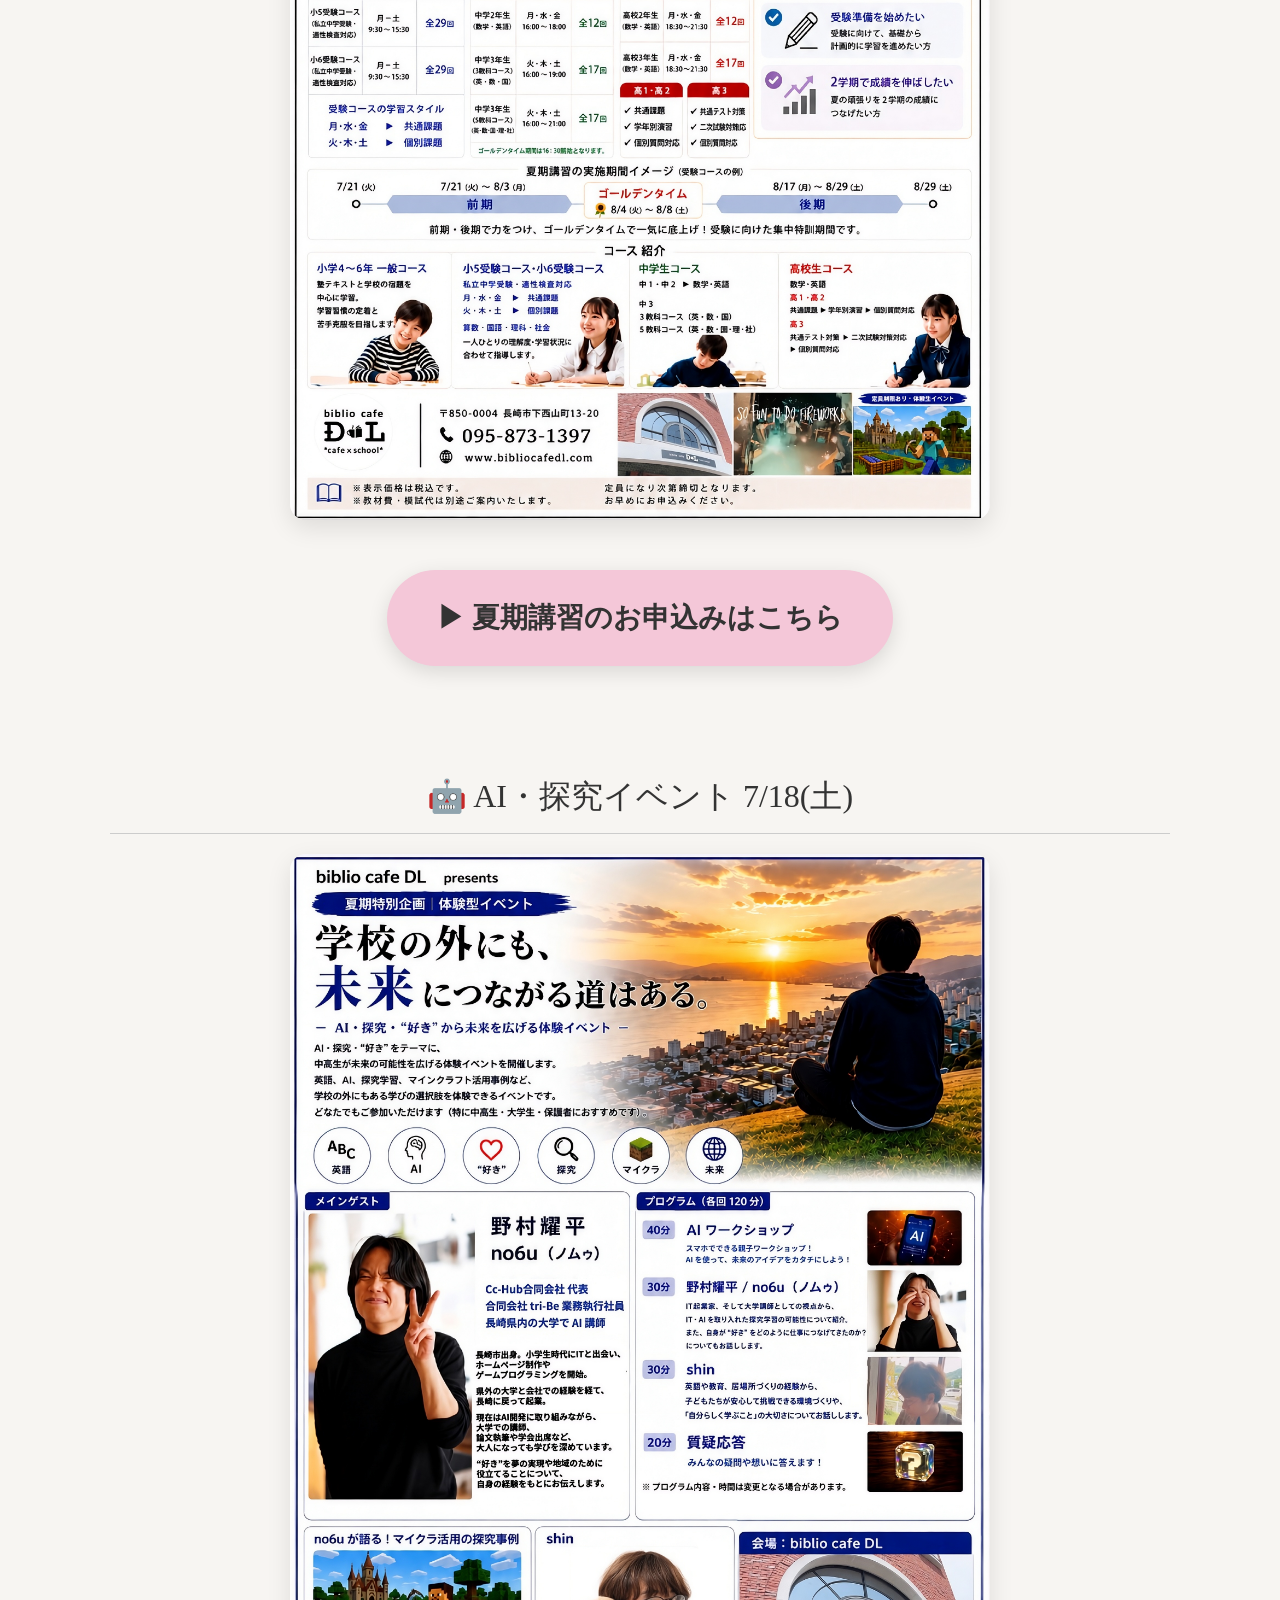
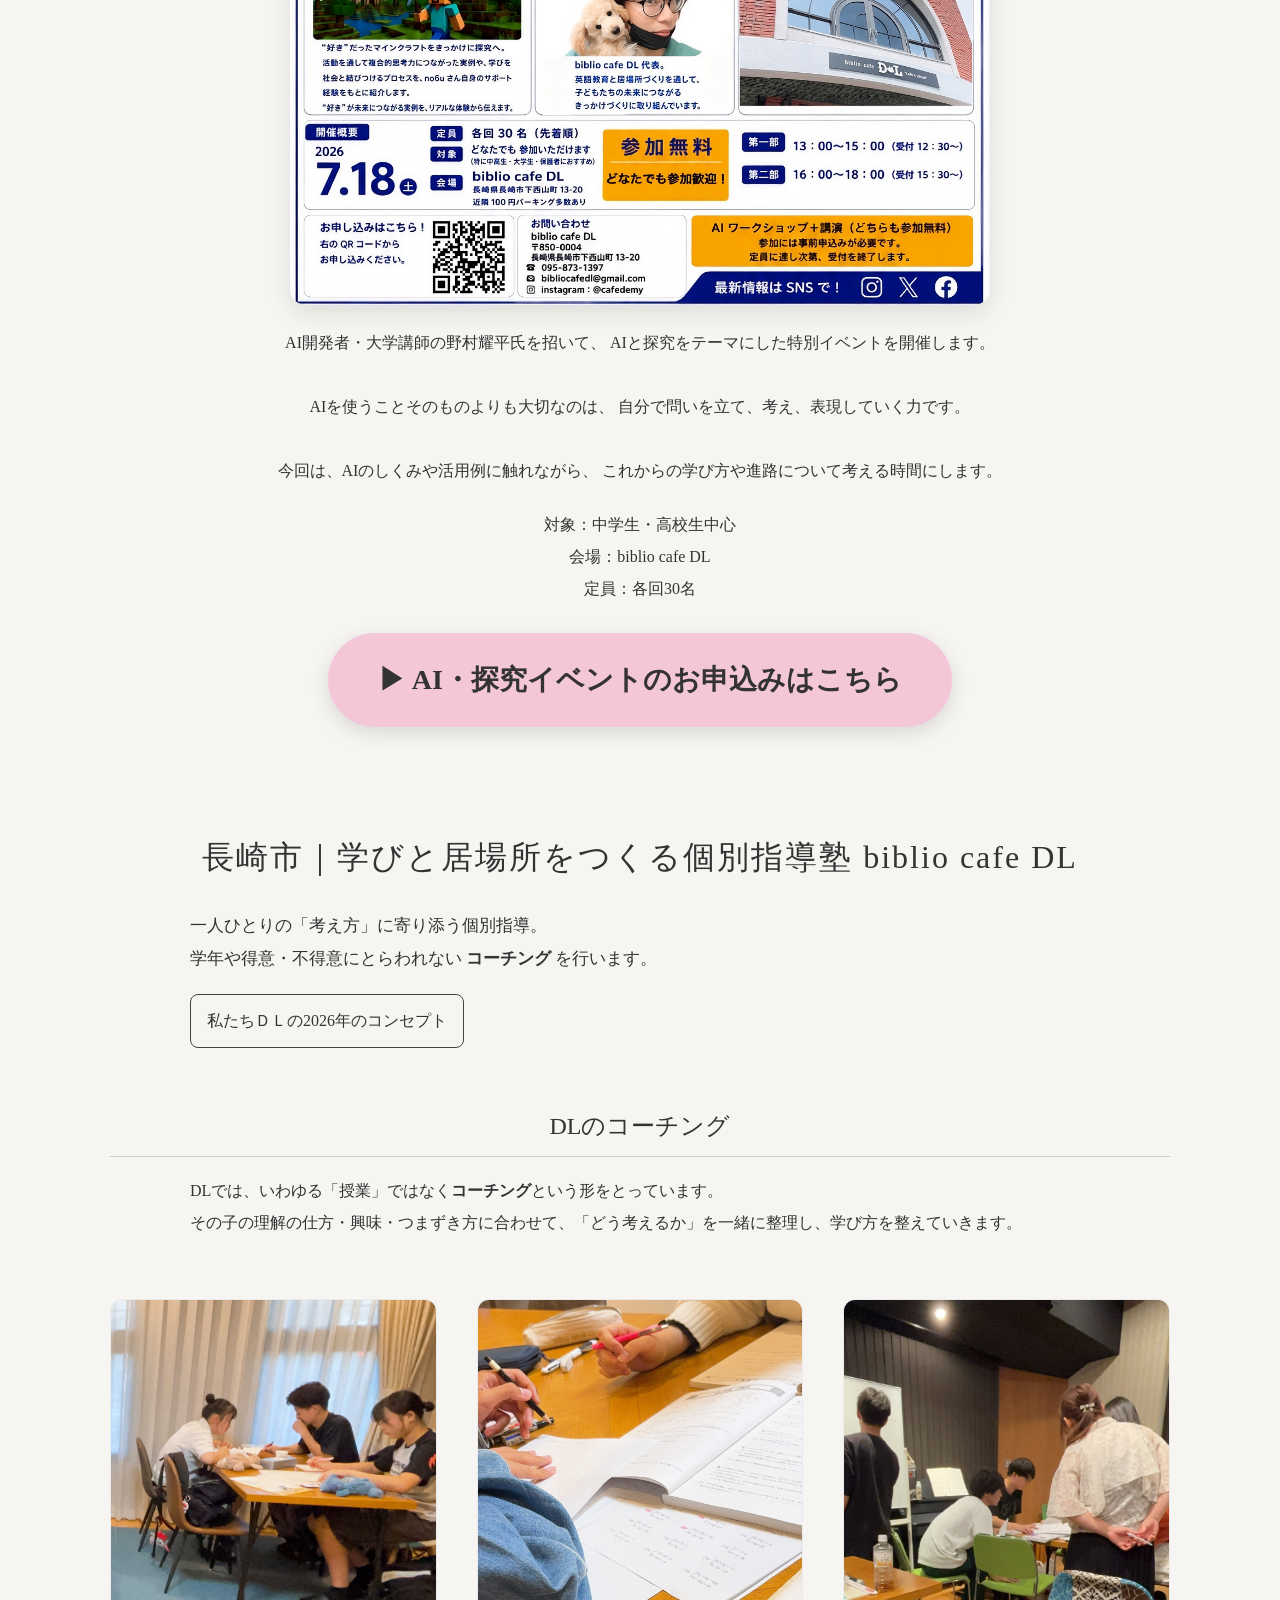
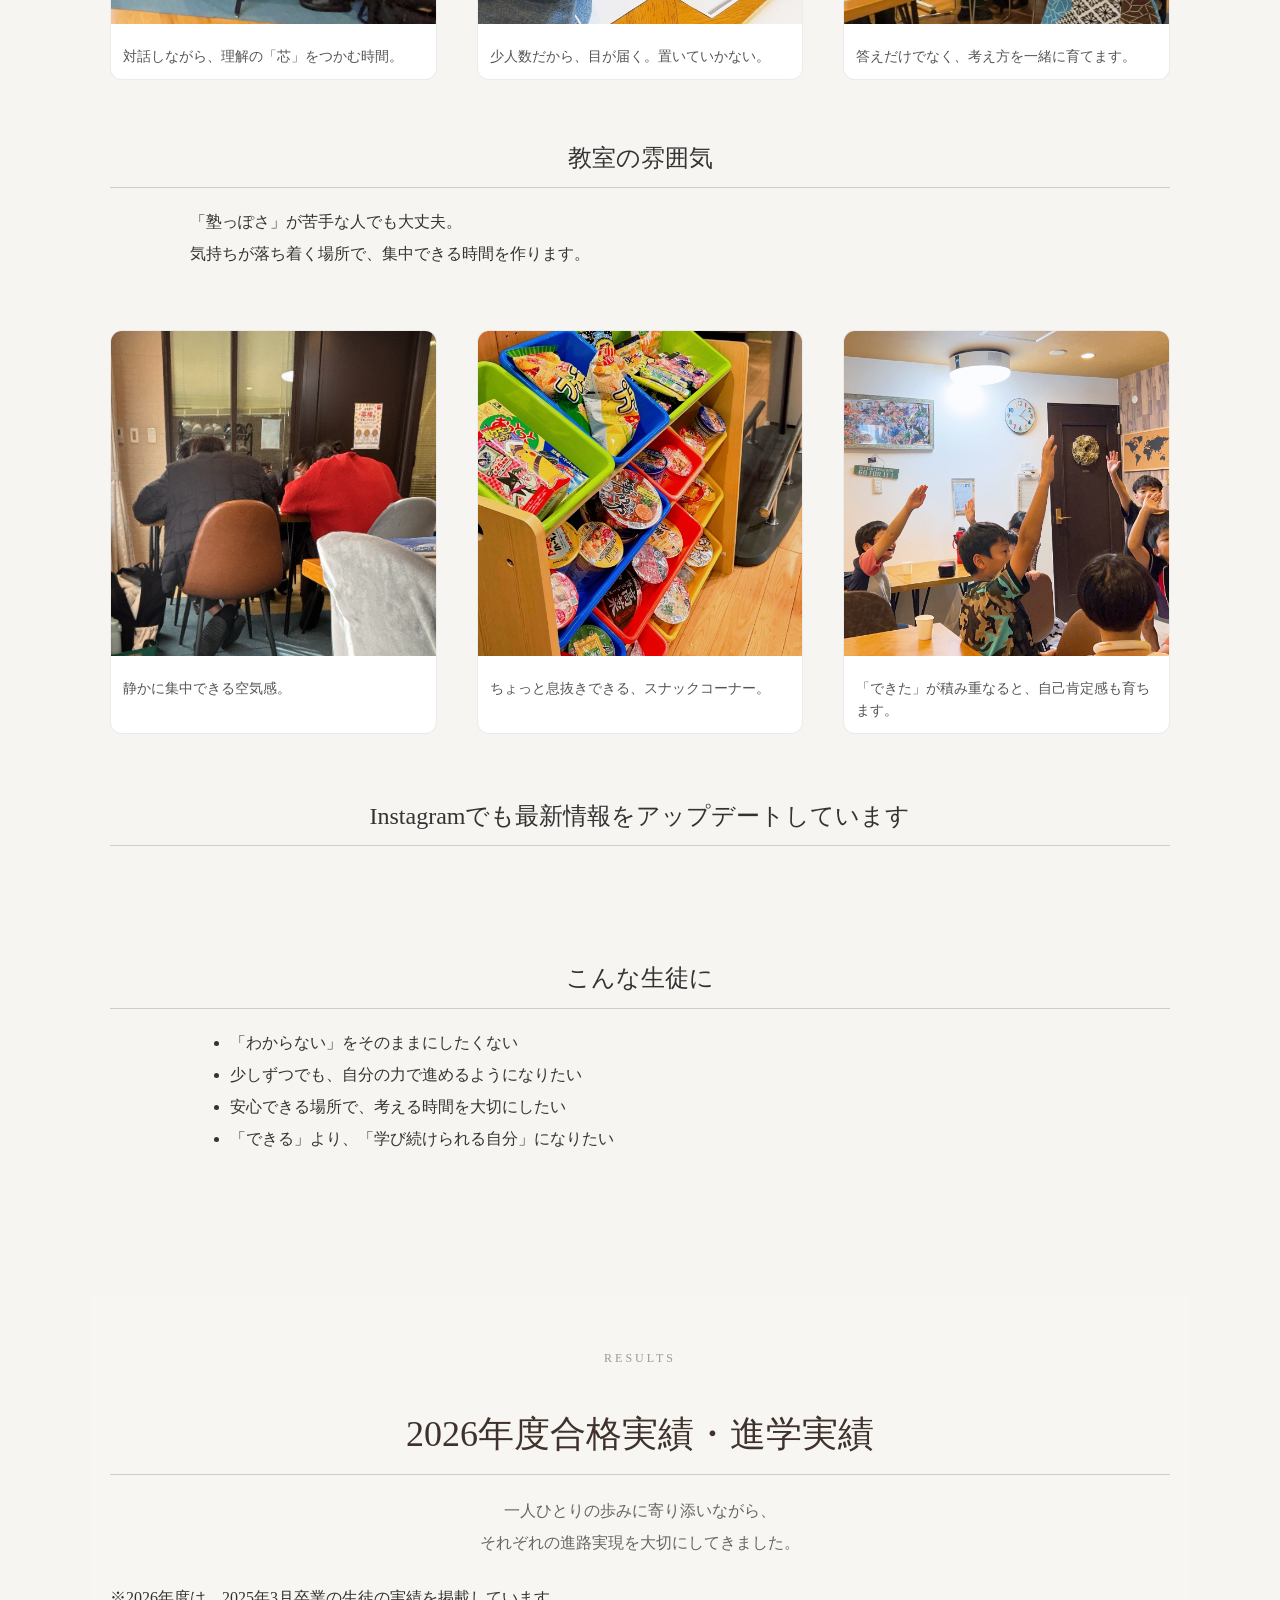
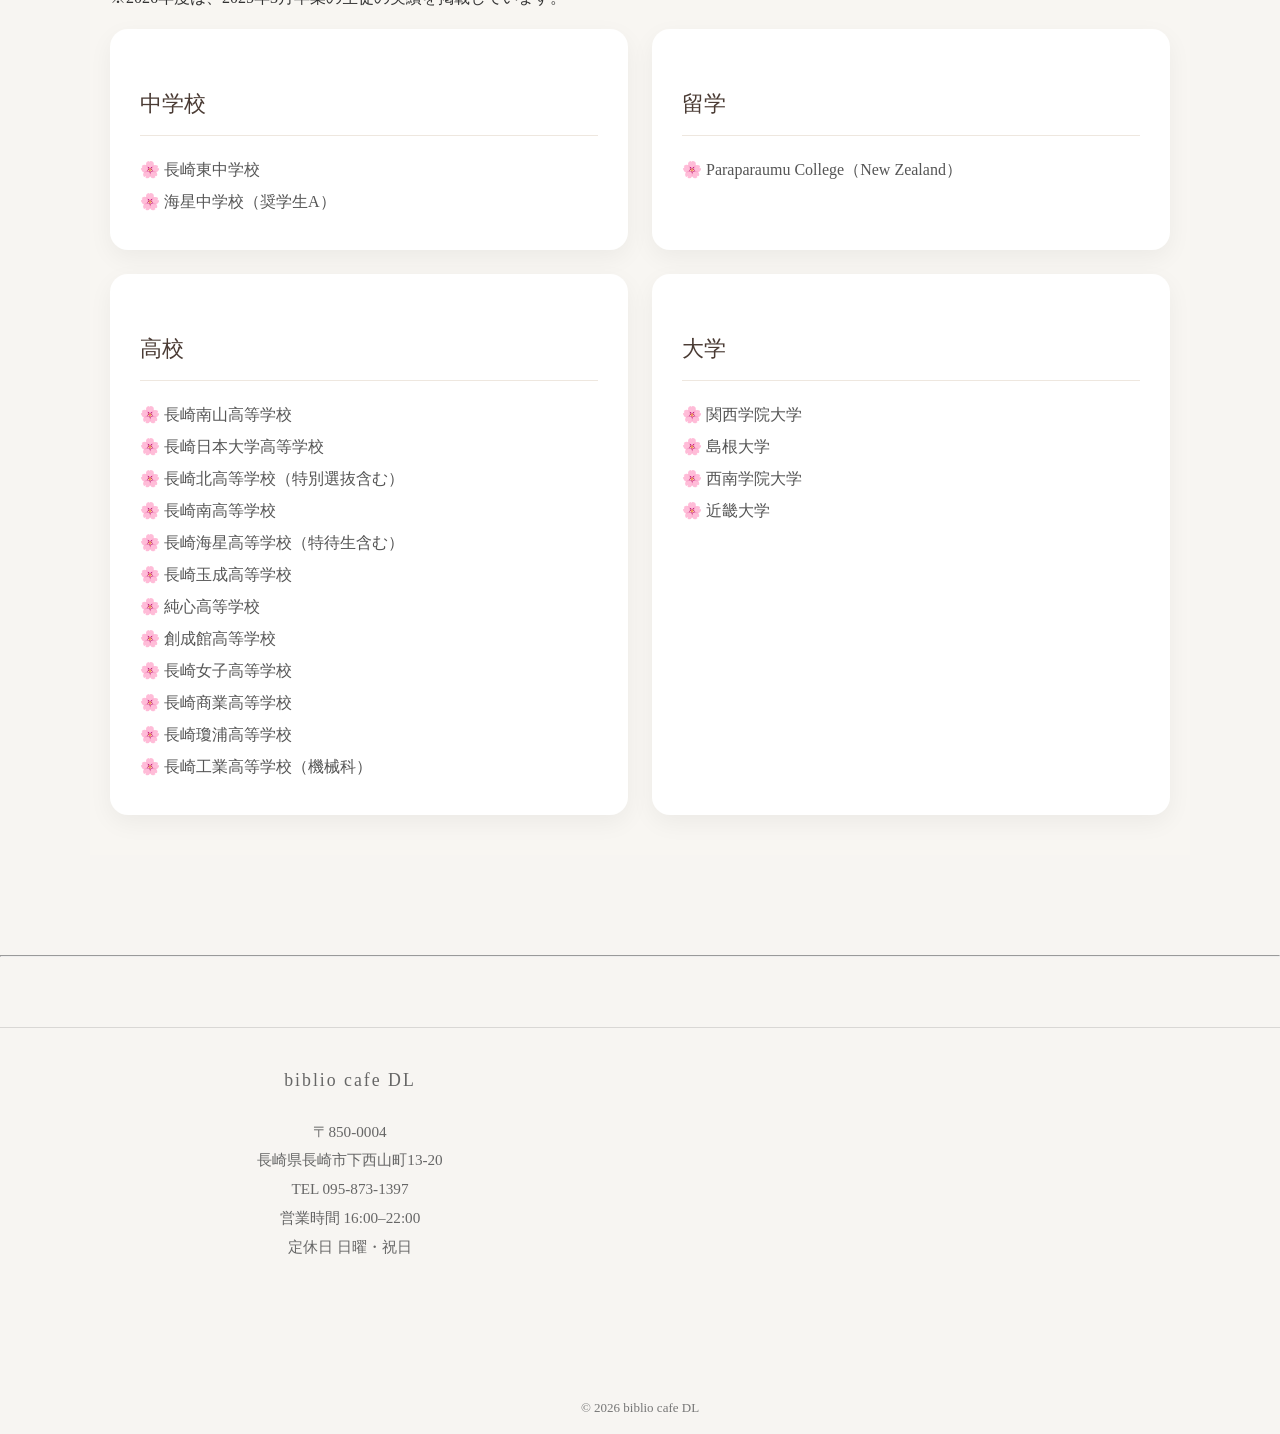
==== commit 22b504e8: "update homepage" ====
--- a/index.html
+++ b/index.html
@@ -83,7 +83,7 @@
 
 </section>
 
-<section class="eiken-banner eiken-section">
+<section class="eiken-banner eiken-section" style="display:none;">
 <p class="eiken-title">
 2026年度 第2回 英検 申込受付中
 </p>
@@ -103,7 +103,7 @@
 </section>
 
 <!--
-<section class="suken-banner suken-section">
+<section class="suken-banner suken-section" style="display:none;">
 
 <p class="suken-title">
 2026年度 数検 個人受験【一般生受付】
--- a/style.css
+++ b/style.css
@@ -357,7 +357,7 @@
 }
 
 .concept-body p {
-  font-size: 17px;
+  font-size: 24px;
   line-height: 2.2;
   margin-bottom: 28px;
   color: #444;
@@ -387,18 +387,18 @@
 }
 
 .concept-point h2 {
+  font-size: 34px;
+  margin-bottom: 30px;
+}
+
+.concept-point h3 {
   font-size: 26px;
-  margin-bottom: 30px;
-}
-
-.concept-point h3 {
-  font-size: 20px;
   margin-bottom: 14px;
   font-weight: 500;
 }
 
 .concept-point p {
-  font-size: 15px;
+  font-size: 22px;
   line-height: 2;
   color: #555;
 }
@@ -1010,3 +1010,23 @@
 margin:auto;
 line-height:2;
 }
+
+/* PC：トップイベントの説明文を中央に整える */
+@media screen and (min-width: 769px) {
+.top-event p {
+max-width: 760px;
+margin: 22px auto 0;
+text-align: center;
+line-height: 2;
+}
+
+.top-event img {
+display: block;
+margin: 0 auto;
+}
+
+.top-event-button {
+display: inline-block;
+margin-top: 28px;
+}
+}
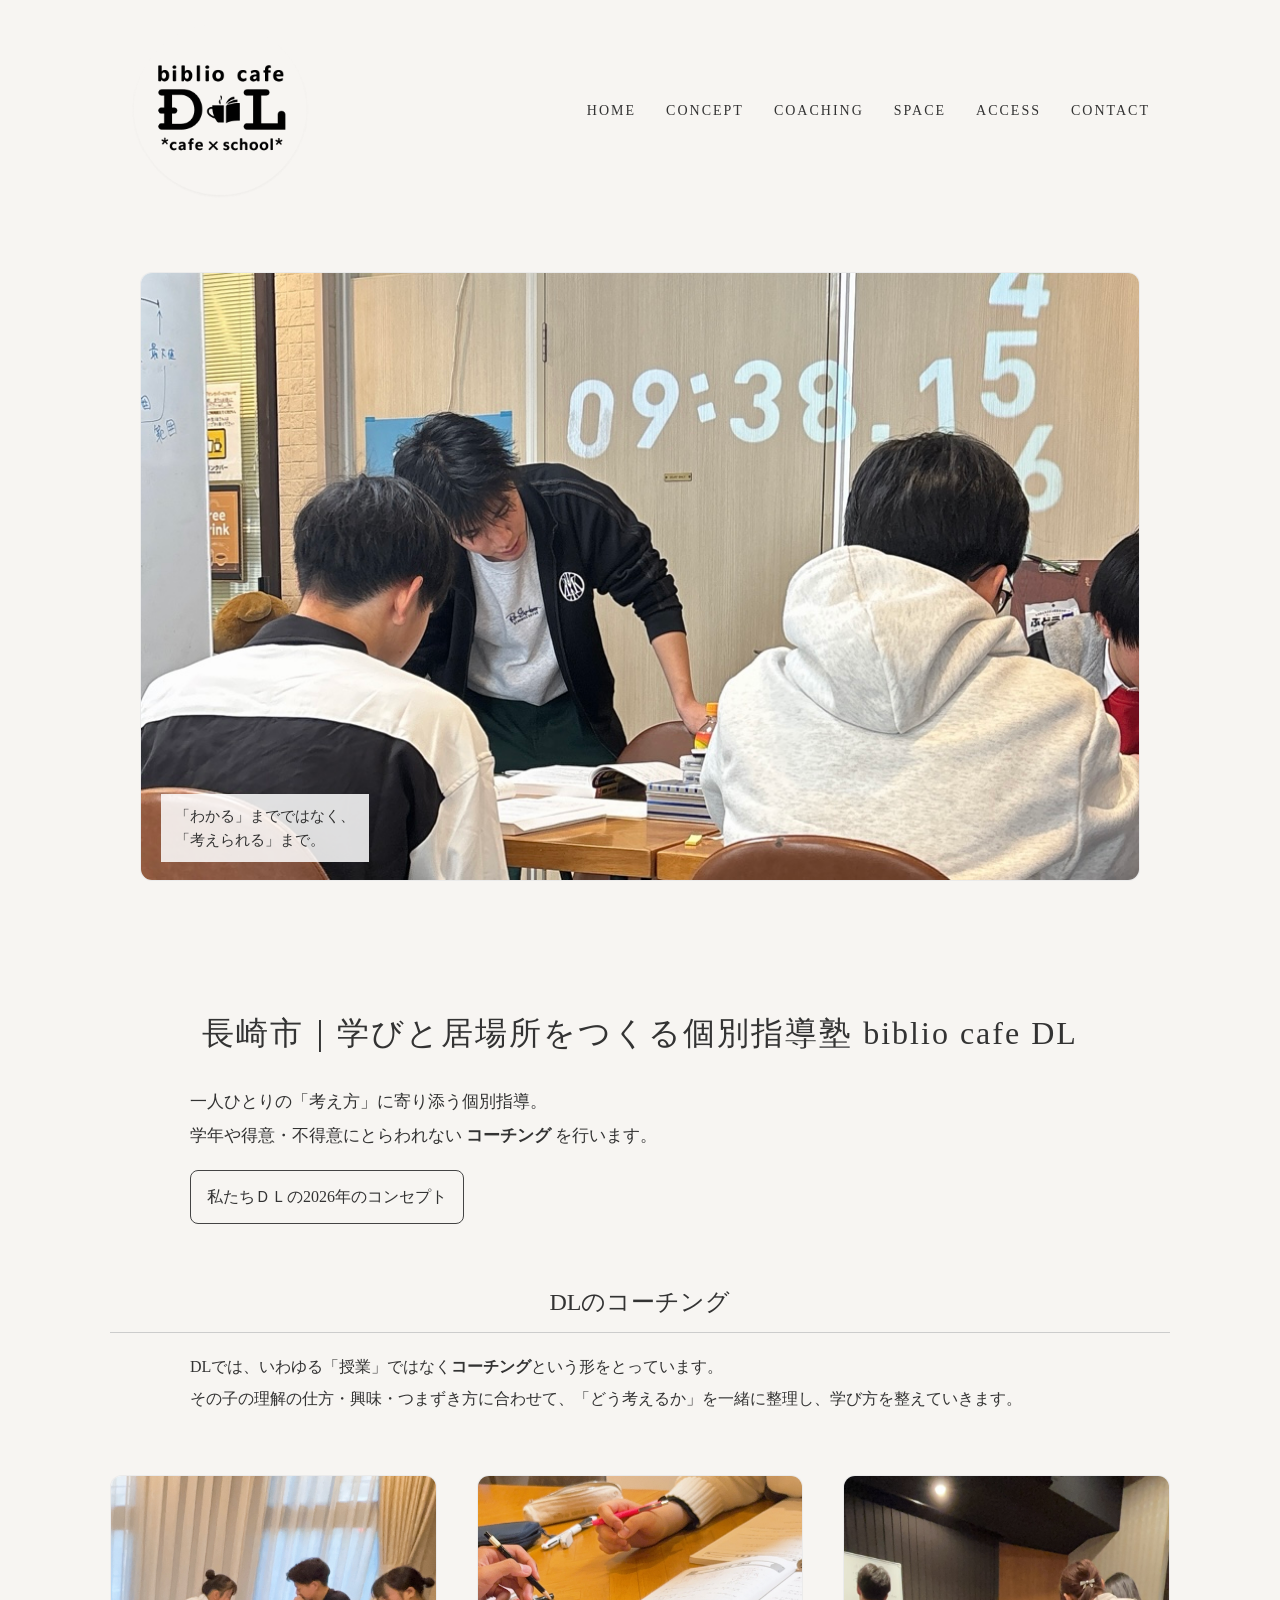
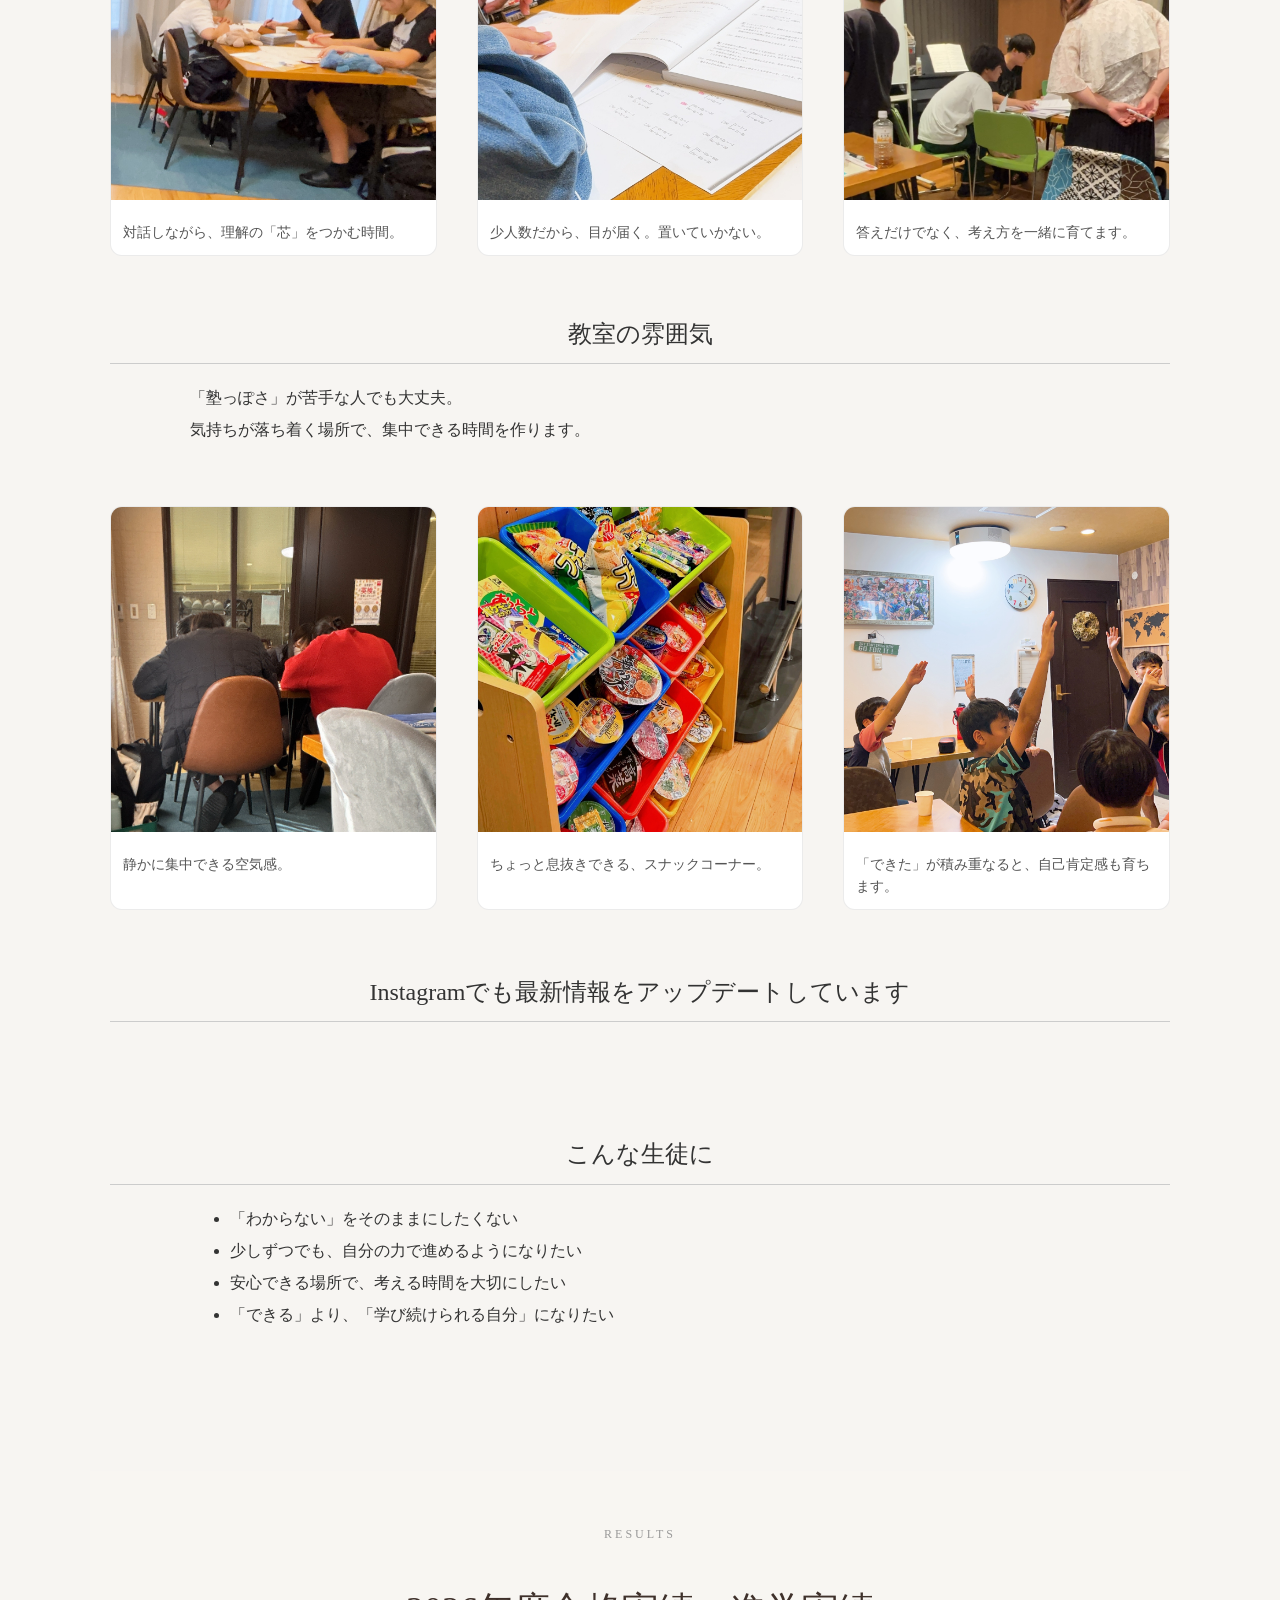
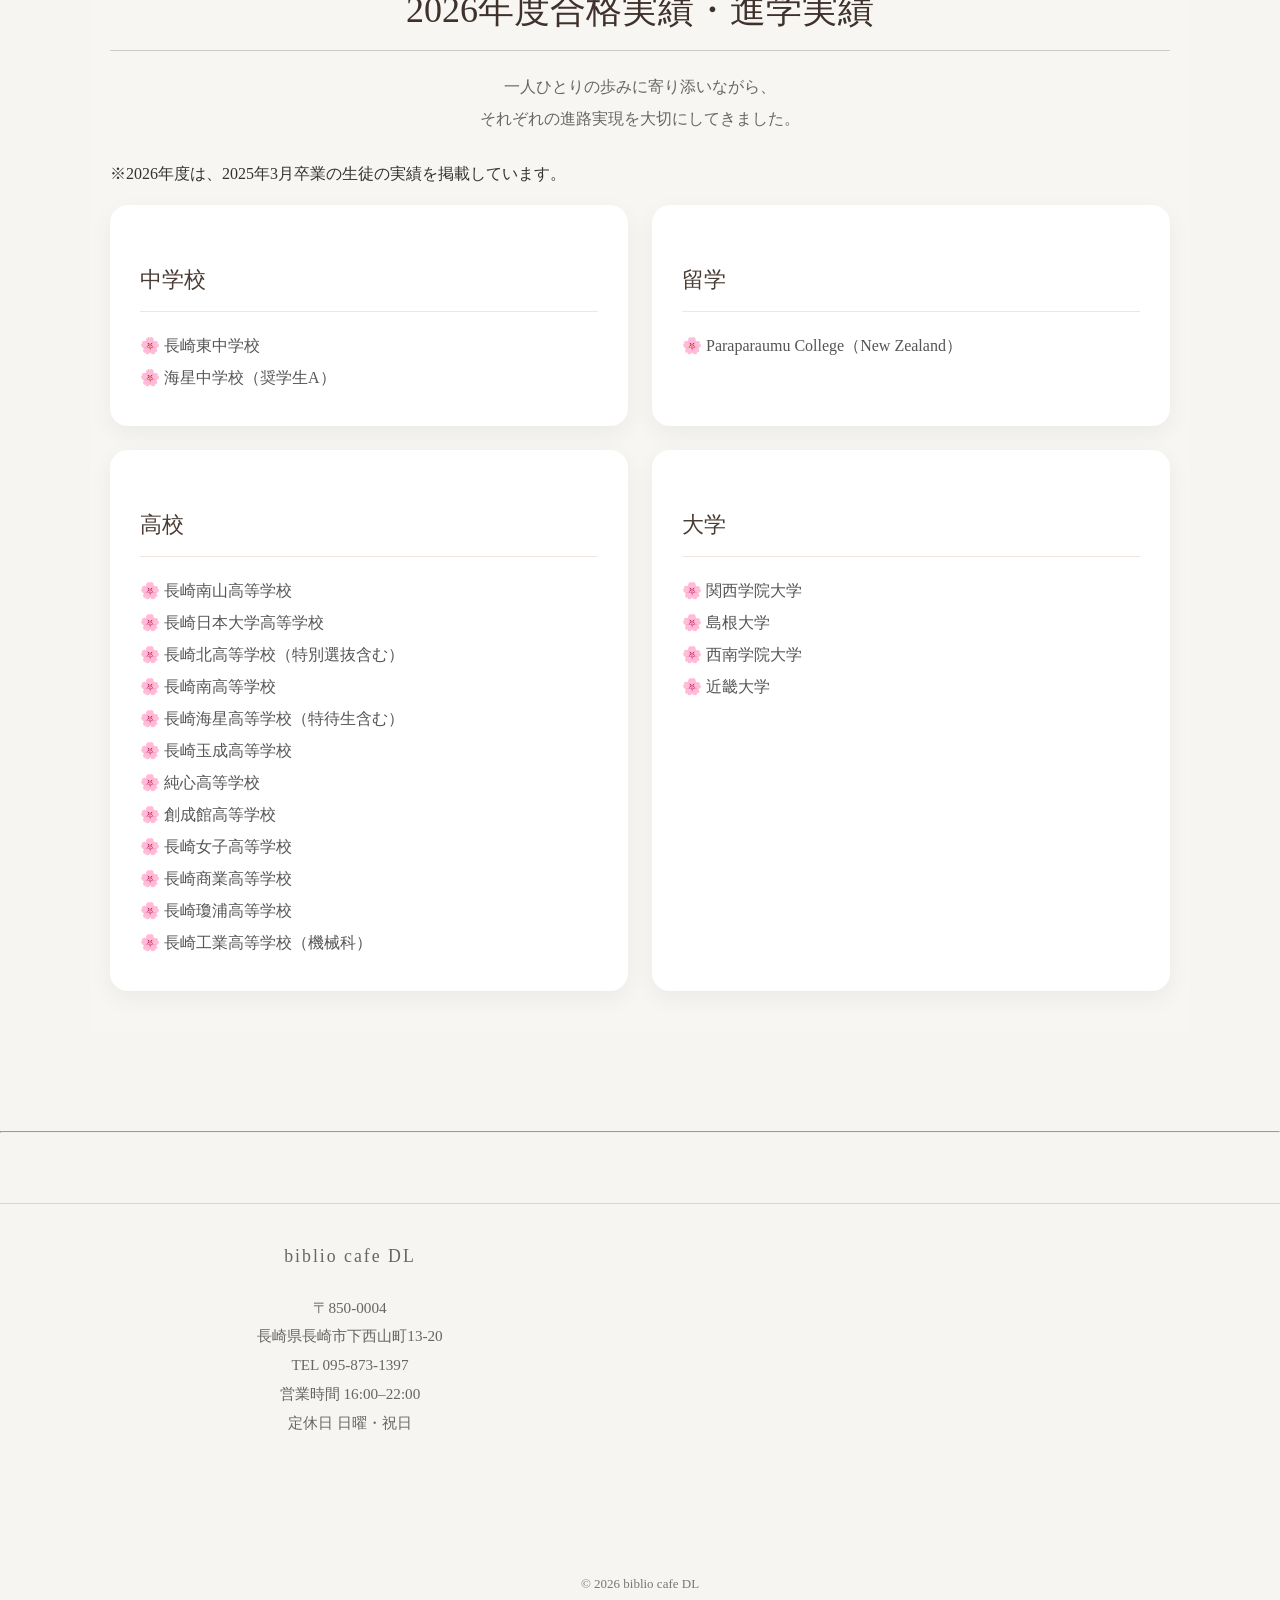
==== commit a180b1be: "remove summer and nomu events" ====
--- a/index.html
+++ b/index.html
@@ -37,51 +37,6 @@
 
 <div class="container">
 
-    <section class="top-event">
-
-<h2>夏期講習 2026</h2>
-
-<a href="https://docs.google.com/forms/d/e/1FAIpQLSdgR7h0TdumAXBLx9tAbLhRIxQ76mgIs3fLgzI0AioL52q6gQ/viewform?usp=header">
-<img src="images/summer-seminar2026.jpeg" alt="夏期講習2026">
-</a>
-
-<p>
-<a class="top-event-button" href="https://docs.google.com/forms/d/e/1FAIpQLSdgR7h0TdumAXBLx9tAbLhRIxQ76mgIs3fLgzI0AioL52q6gQ/viewform" target="_blank">
-▶ 夏期講習のお申込みはこちら
-</a>
-</p>
-</section>
-
-<section class="top-event">
-
-<h2>🤖 AI・探究イベント 7/18(土)</h2>
-
-<img src="images/summer-event1.jpeg" alt="AI・探究イベント">
-
-<p>
-AI開発者・大学講師の野村耀平氏を招いて、
-AIと探究をテーマにした特別イベントを開催します。
-<br><br>
-AIを使うことそのものよりも大切なのは、
-自分で問いを立て、考え、表現していく力です。
-<br><br>
-今回は、AIのしくみや活用例に触れながら、
-これからの学び方や進路について考える時間にします。
-</p>
-
-<p>
-対象：中学生・高校生中心<br>
-会場：biblio cafe DL<br>
-定員：各回30名
-</p>
-
-<a class="top-event-button"
-href="https://docs.google.com/forms/d/e/1FAIpQLSdVEMtSn14y0a_2bFsk81HJ-9rzmfVp2S0FHCCkeo6YWOiR4Q/viewform"
-target="_blank">
-▶ AI・探究イベントのお申込みはこちら
-</a>
-
-</section>
 
 <section class="eiken-banner eiken-section" style="display:none;">
 <p class="eiken-title">
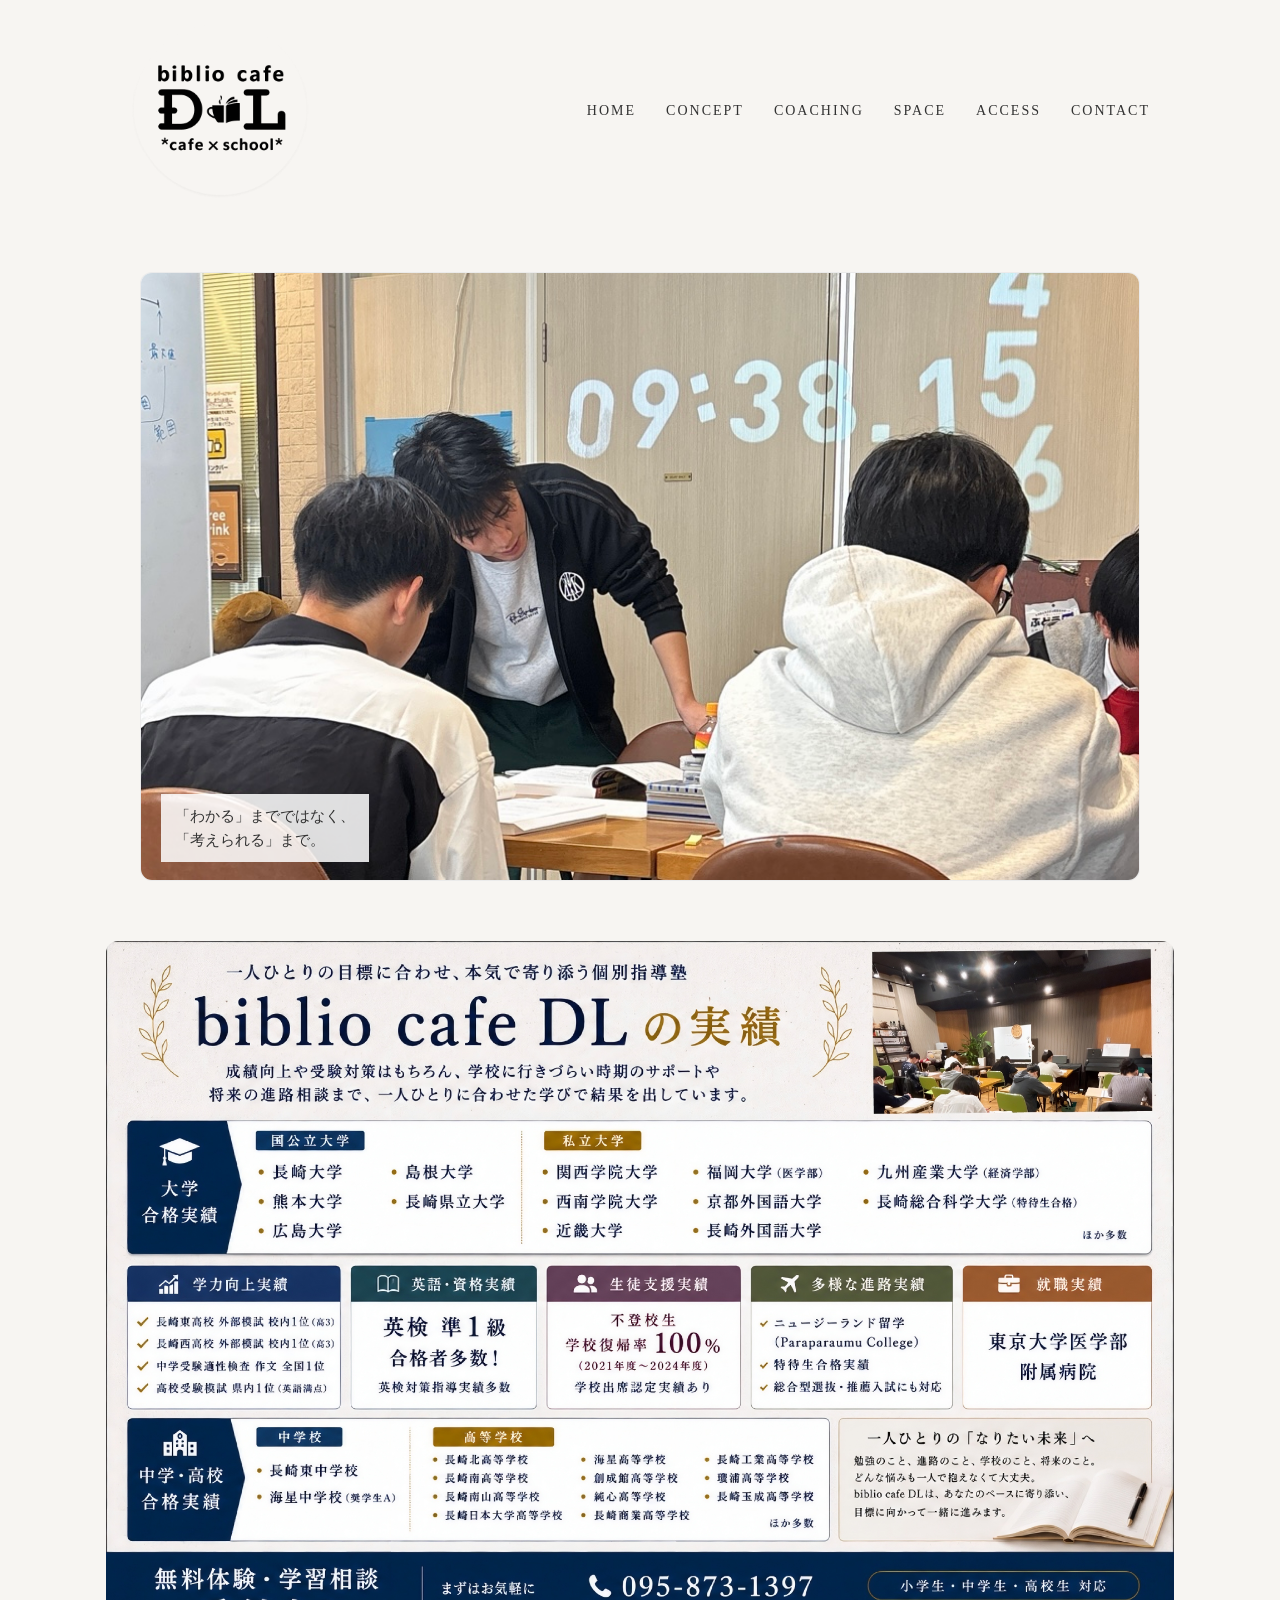
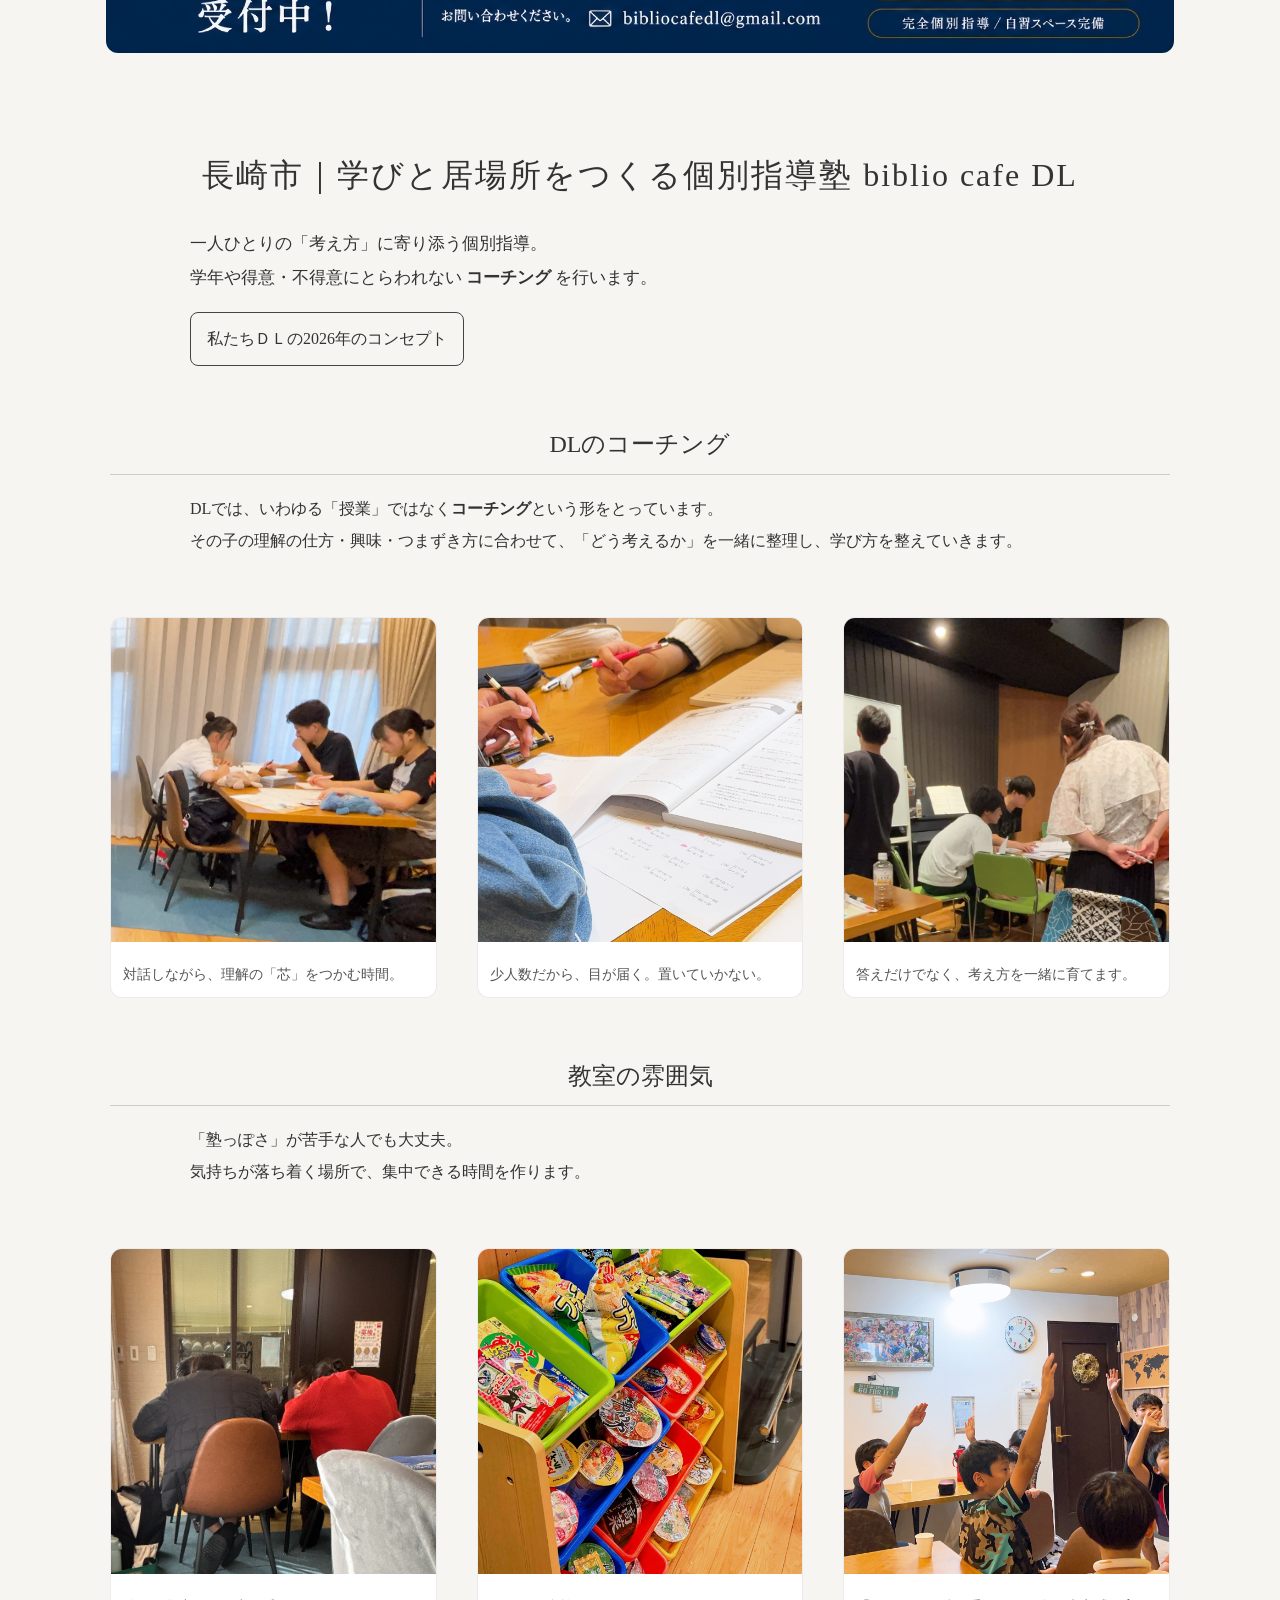
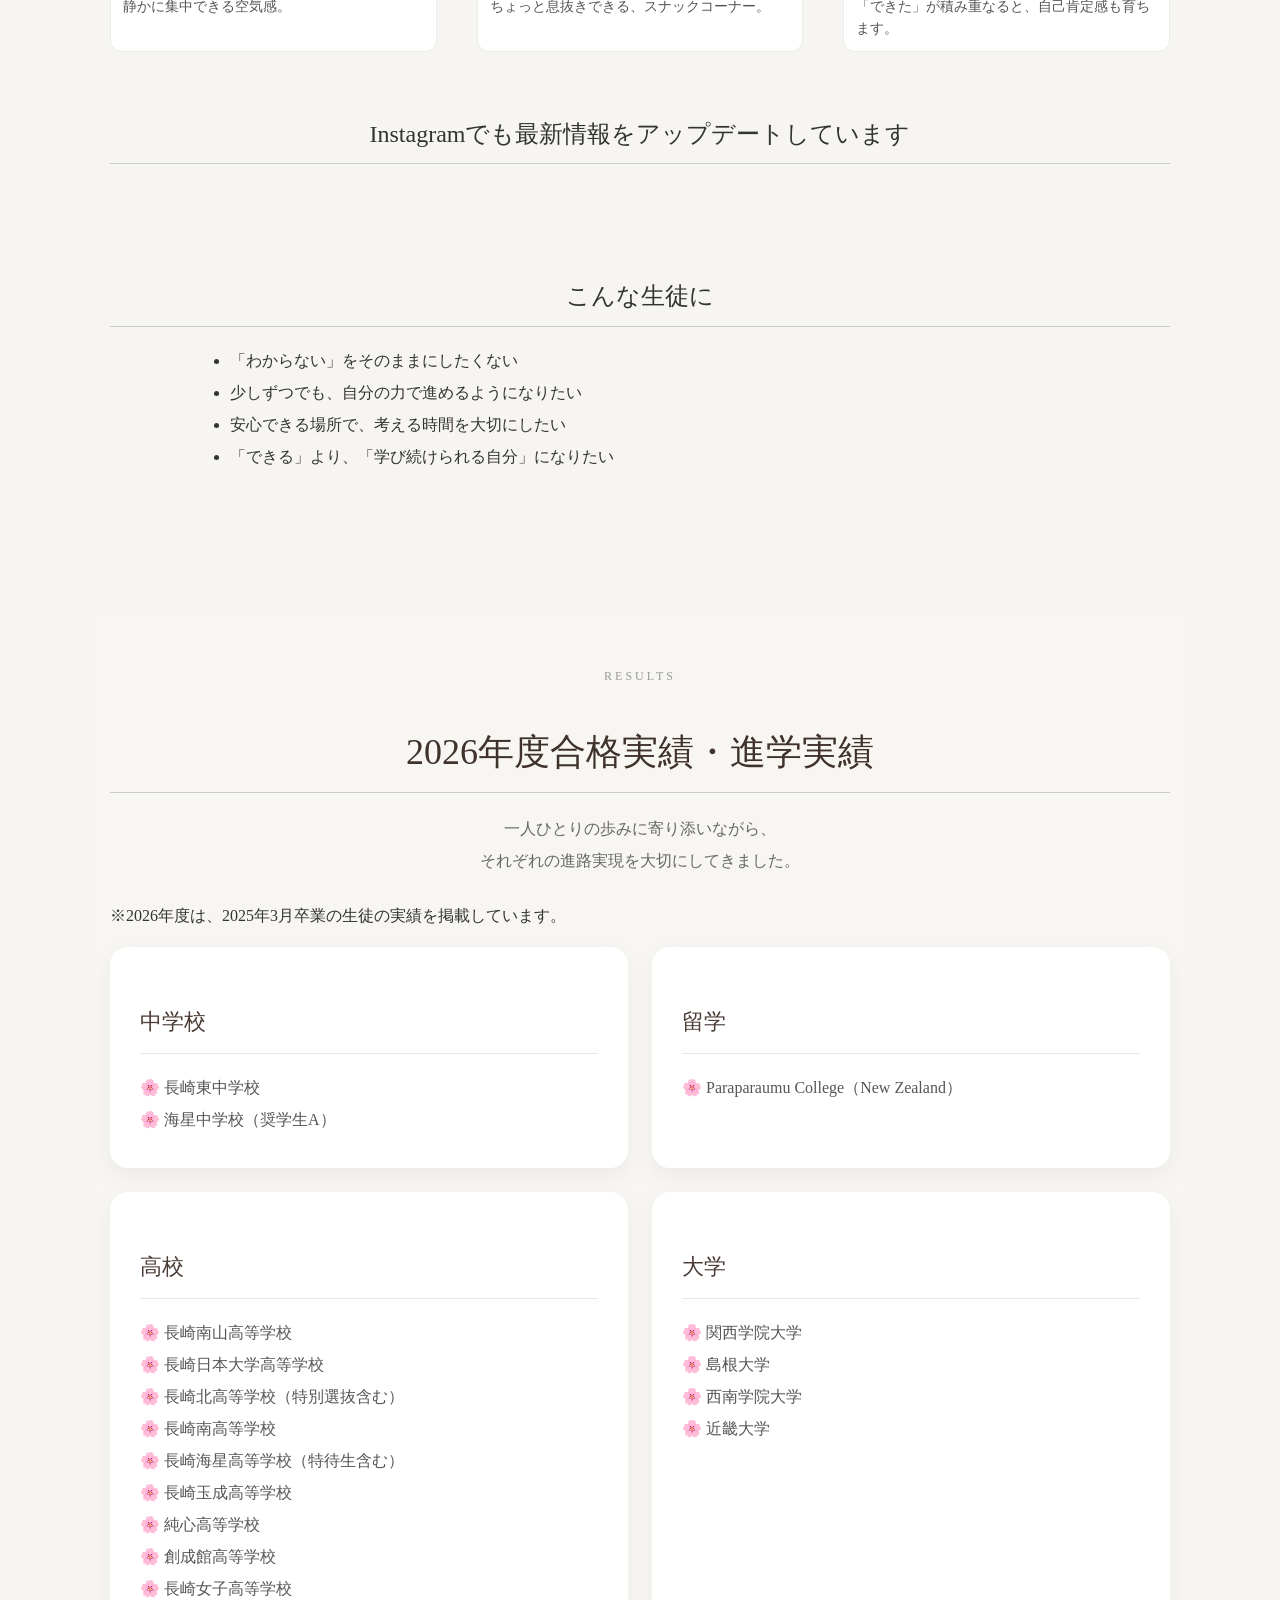
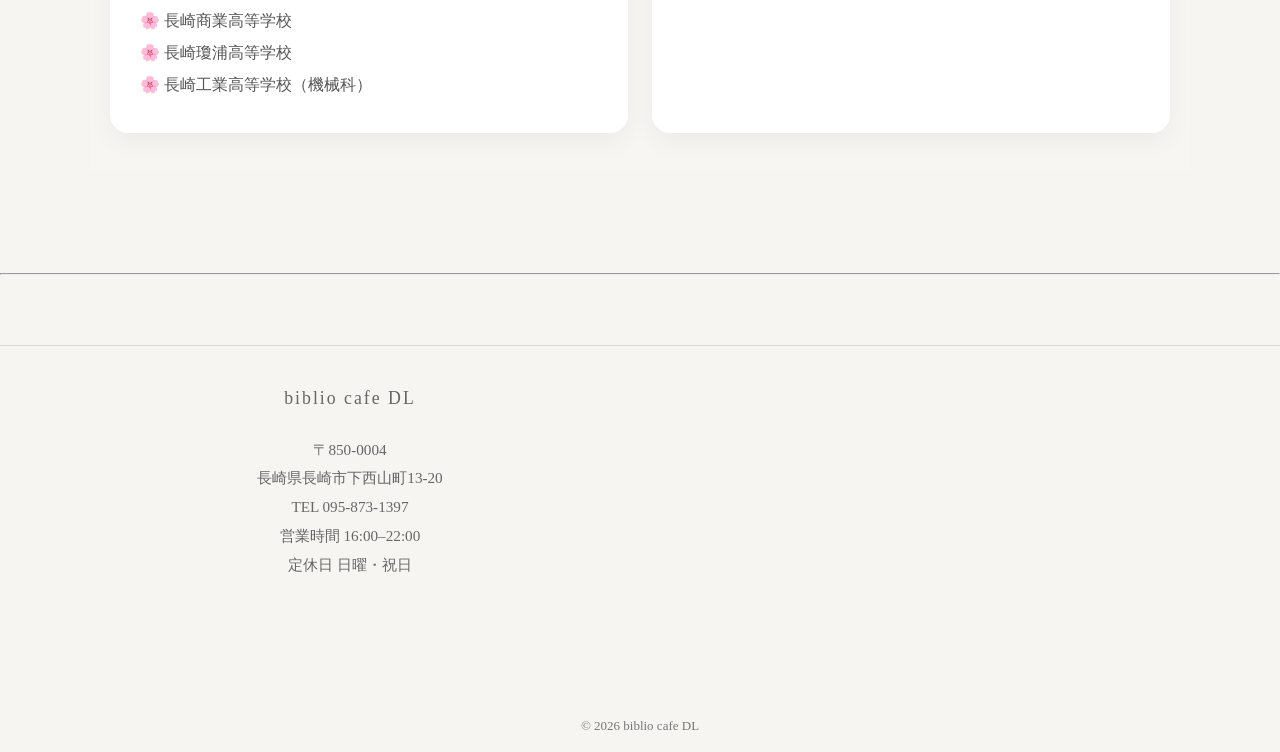
==== commit ce683846: "add achievement image" ====
--- a/index.html
+++ b/index.html
@@ -35,8 +35,11 @@
     </div>
 </div>
 
+<section class="achievement-top">
+<img src="achievement.jpeg" alt="biblio cafe DLの実績">
+</section>
+
 <div class="container">
-
 
 <section class="eiken-banner eiken-section" style="display:none;">
 <p class="eiken-title">
--- a/style.css
+++ b/style.css
@@ -1029,4 +1029,17 @@
 display: inline-block;
 margin-top: 28px;
 }
+}
+
+.achievement-top {
+max-width: 1100px;
+margin: 30px auto;
+padding: 0 16px;
+}
+
+.achievement-top img {
+width: 100%;
+height: auto;
+display: block;
+border-radius: 12px;
 }
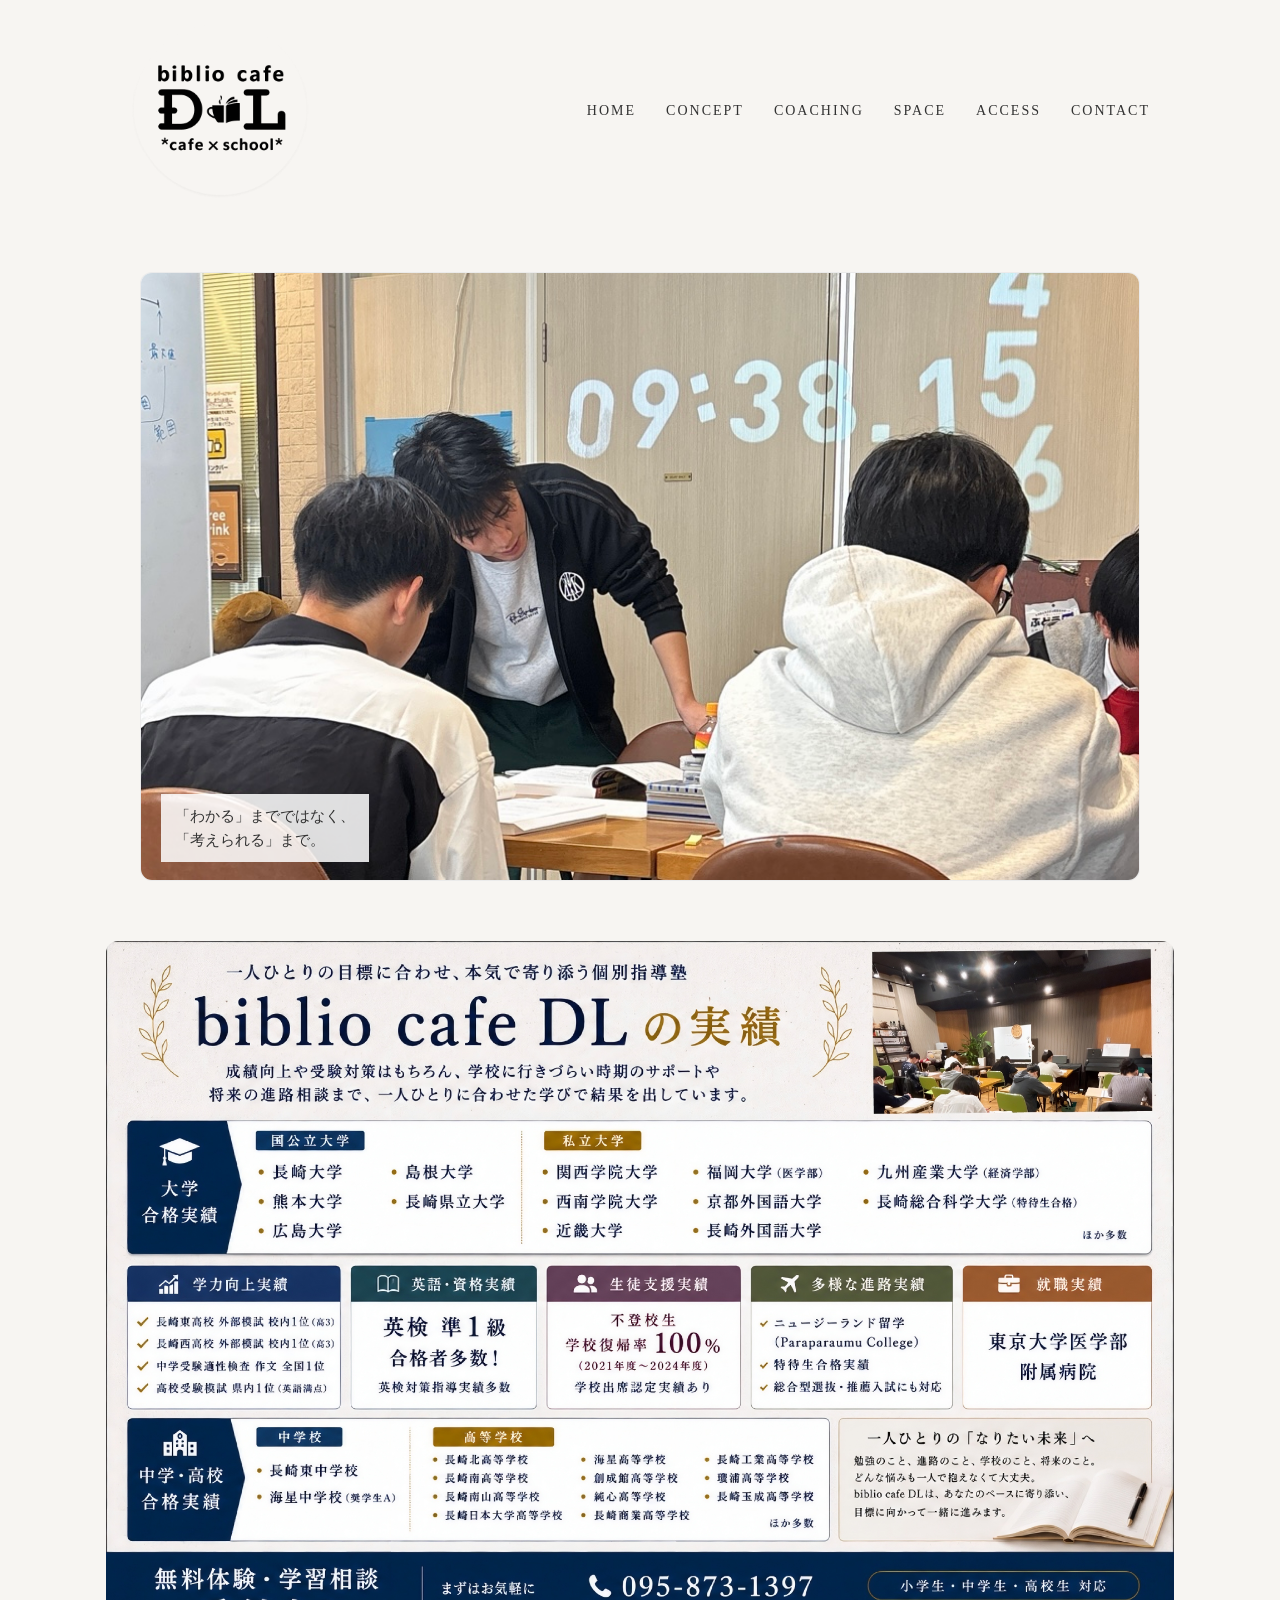
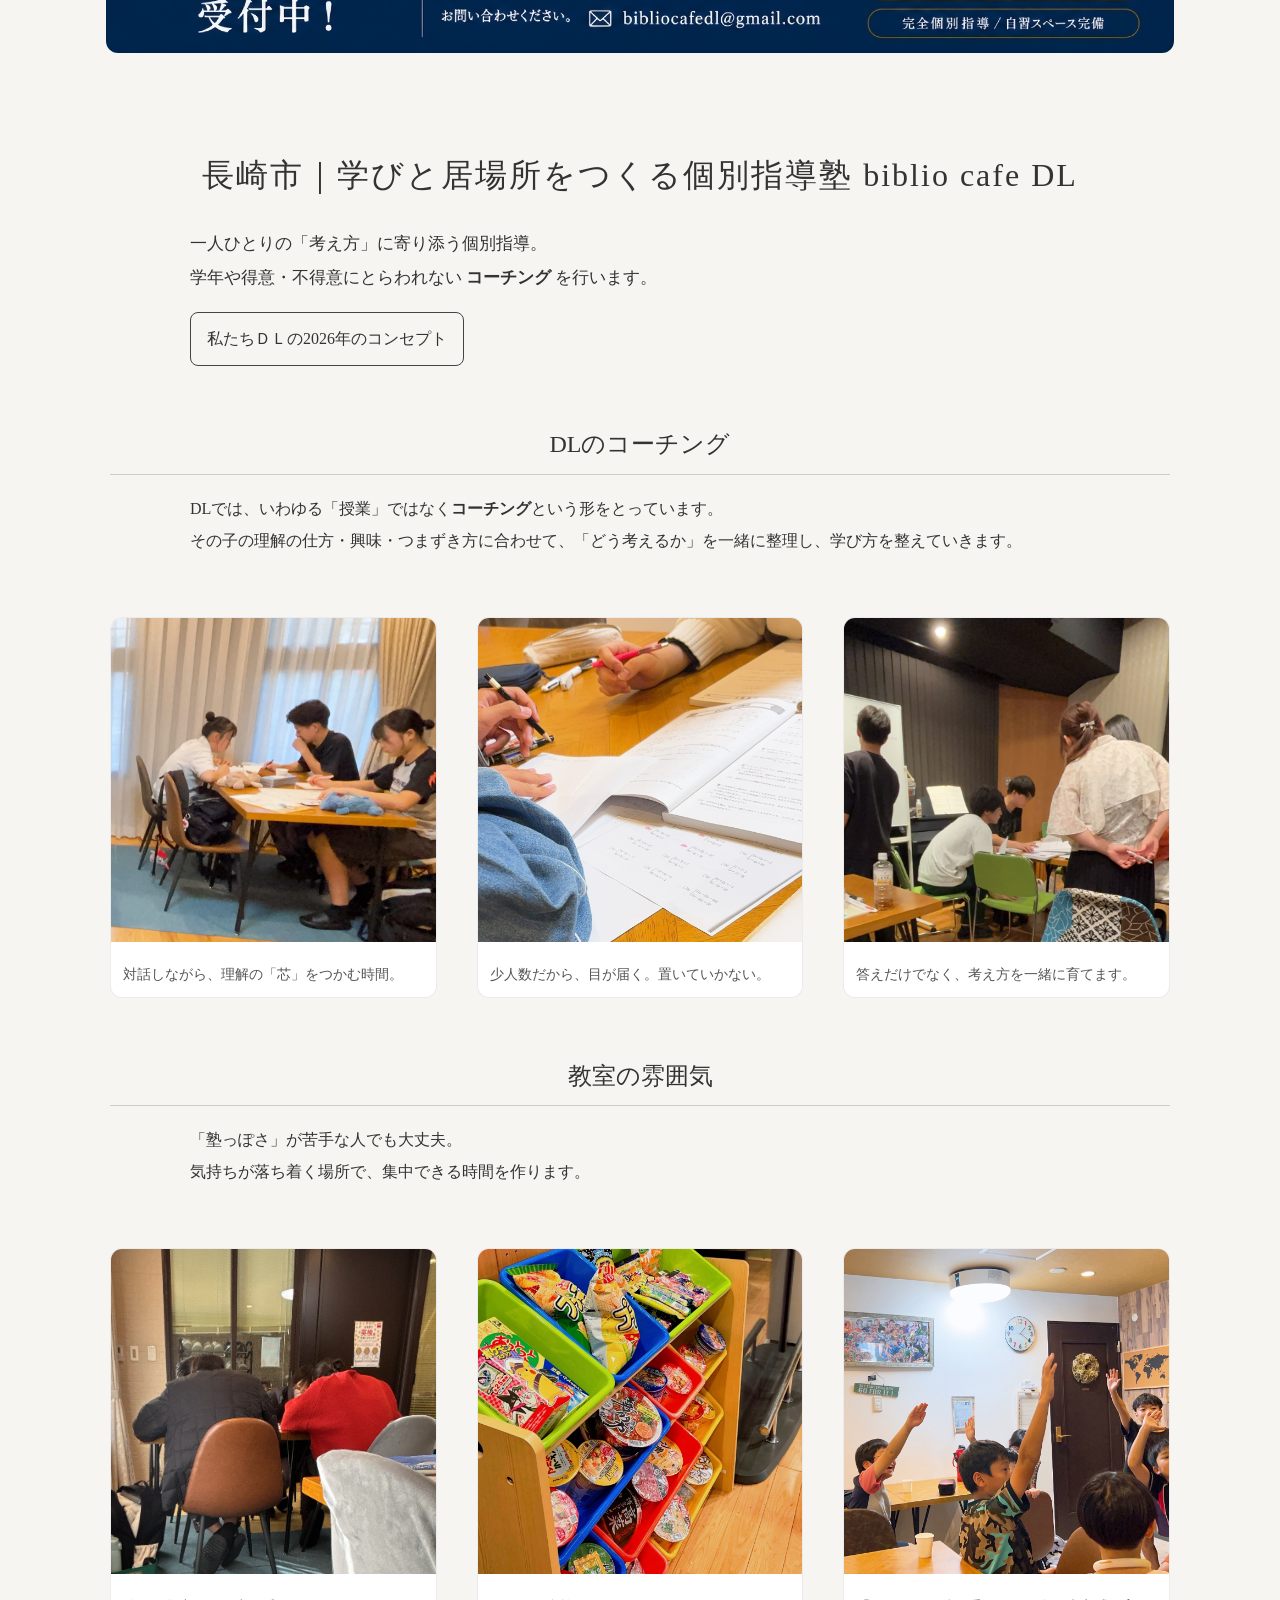
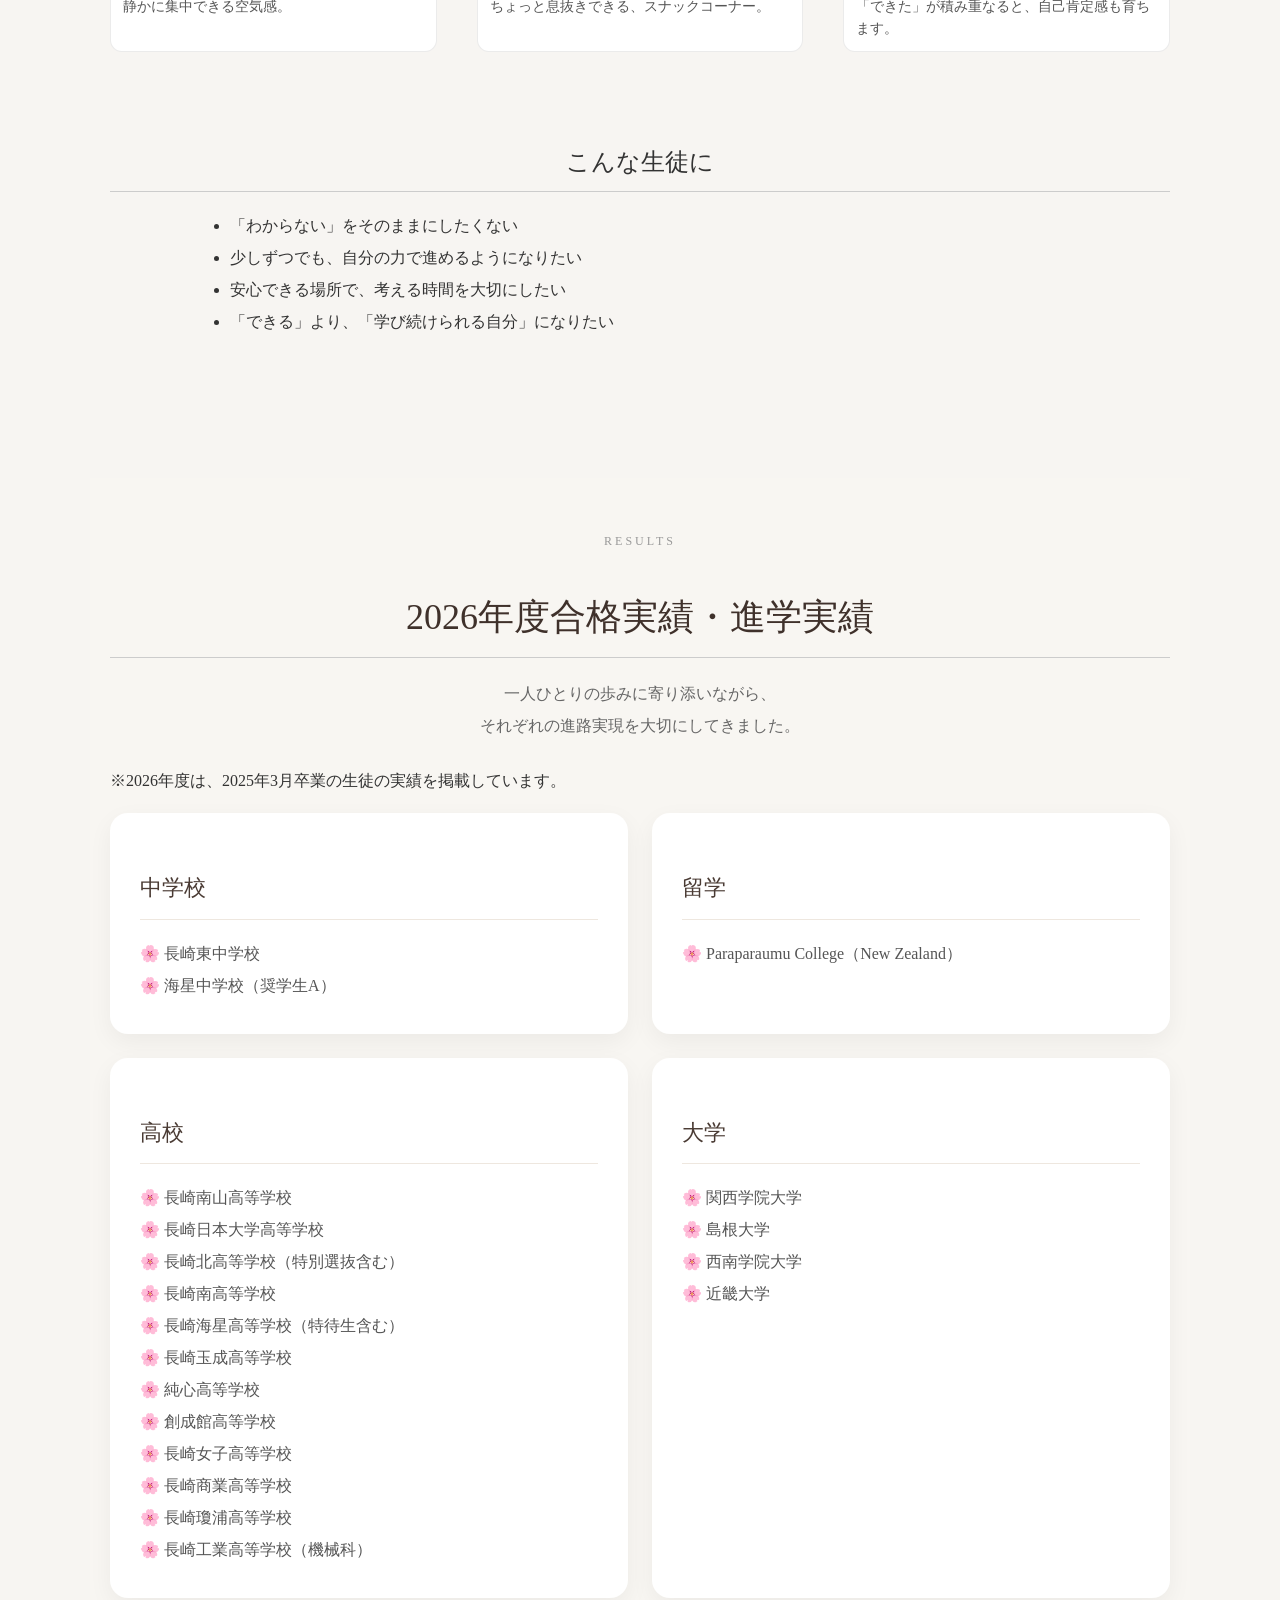
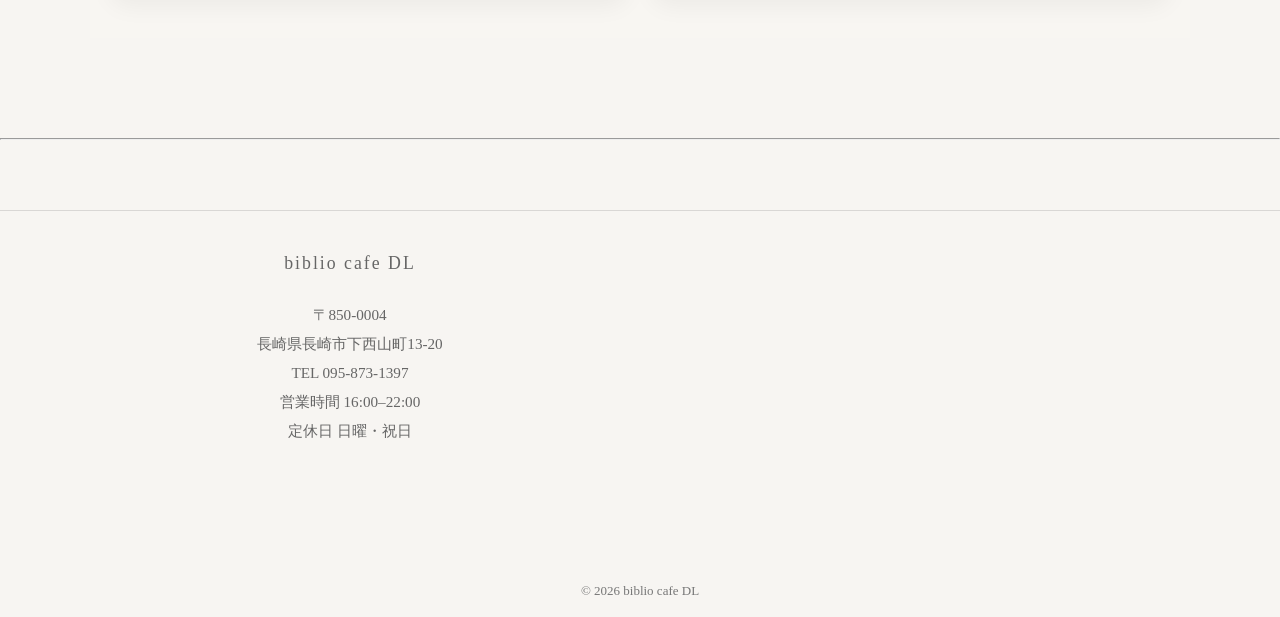
==== commit 4e9dd051: "add instagram imbeded posts" ====
--- a/index.html
+++ b/index.html
@@ -154,21 +154,21 @@
 </div>
 </section>
 
-<section class="instagram-section">
-<h2>Instagramでも最新情報をアップデートしています</h2>
-
-<div class="insta-grid">
+<div class="instagram-grid">
+
 <blockquote class="instagram-media"
-data-instgrm-permalink="https://www.instagram.com/p/DU66d3mEncp/">
+data-instgrm-permalink="https://www.instagram.com/p/Dc8ISxkJjyN/"
+data-instgrm-version="14">
 </blockquote>
 
 <blockquote class="instagram-media"
-data-instgrm-permalink="https://www.instagram.com/p/DTpac9CkhDg/">
+data-instgrm-permalink="https://www.instagram.com/p/DaUWHGIkd3U/"
+data-instgrm-version="14">
 </blockquote>
-</div>
-</section>
-
-<script async src="https://www.instagram.com/embed.js"></script>
+
+</div>
+
+<script async src="//www.instagram.com/embed.js"></script>
 
 <section>
 <h2>こんな生徒に</h2>
--- a/style.css
+++ b/style.css
@@ -1042,4 +1042,17 @@
 height: auto;
 display: block;
 border-radius: 12px;
-}+}
+
+.instagram-grid {
+display: flex;
+gap: 20px;
+justify-content: center;
+align-items: flex-start;
+flex-wrap: wrap;
+}
+
+.instagram-grid .instagram-media {
+width: 100% !important;
+max-width: 430px !important;
+}
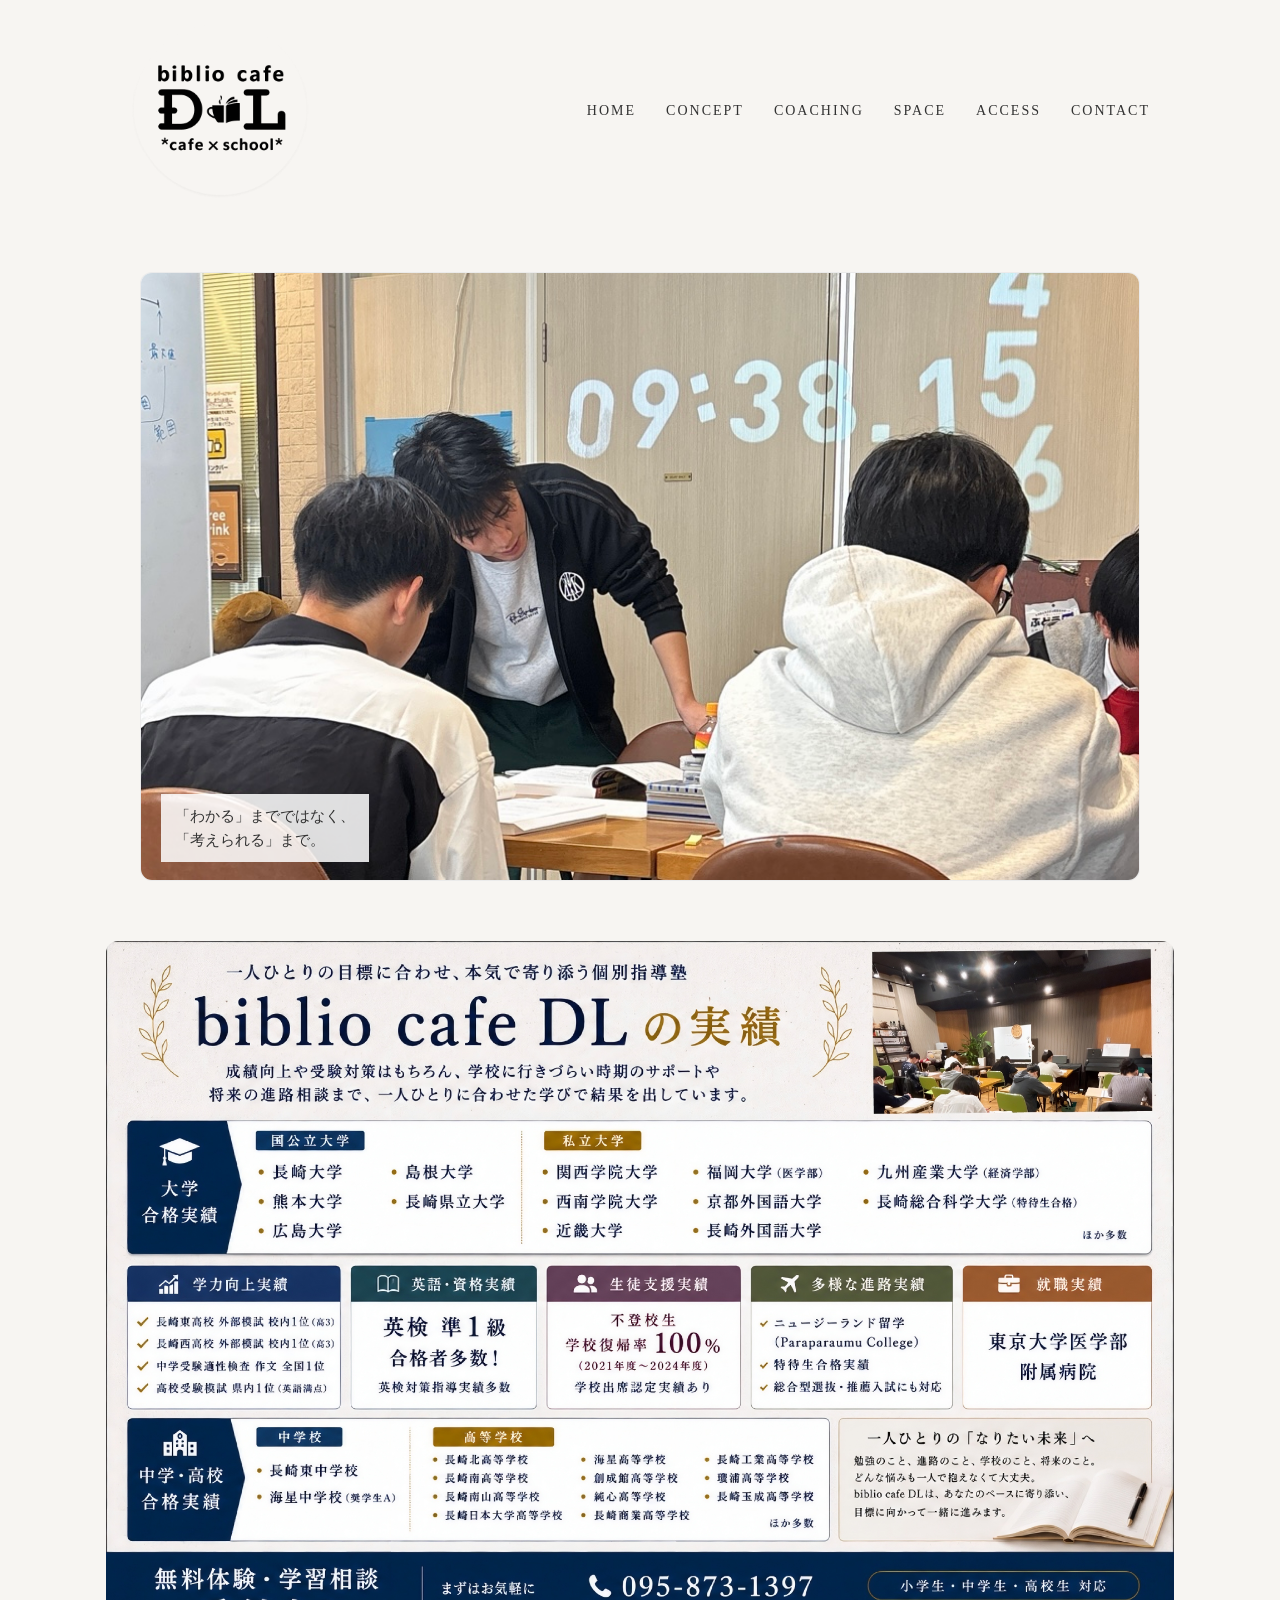
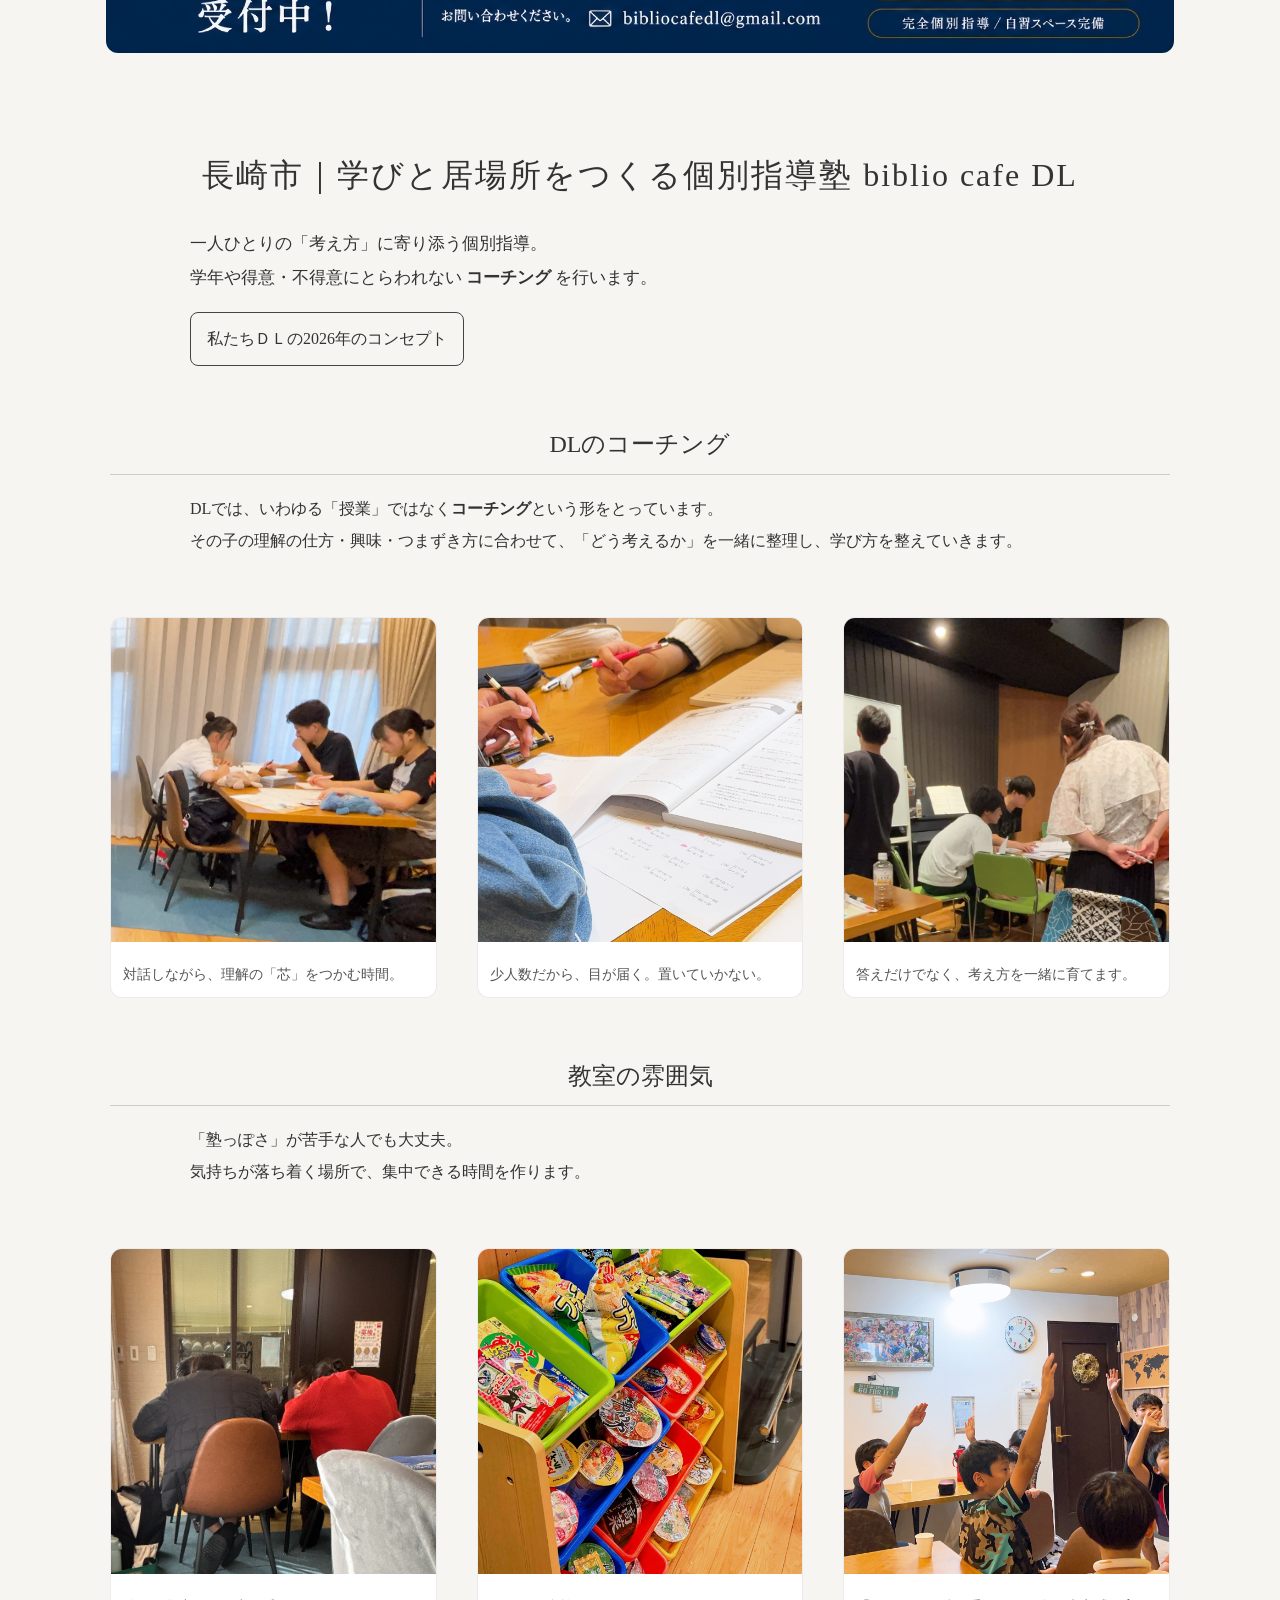
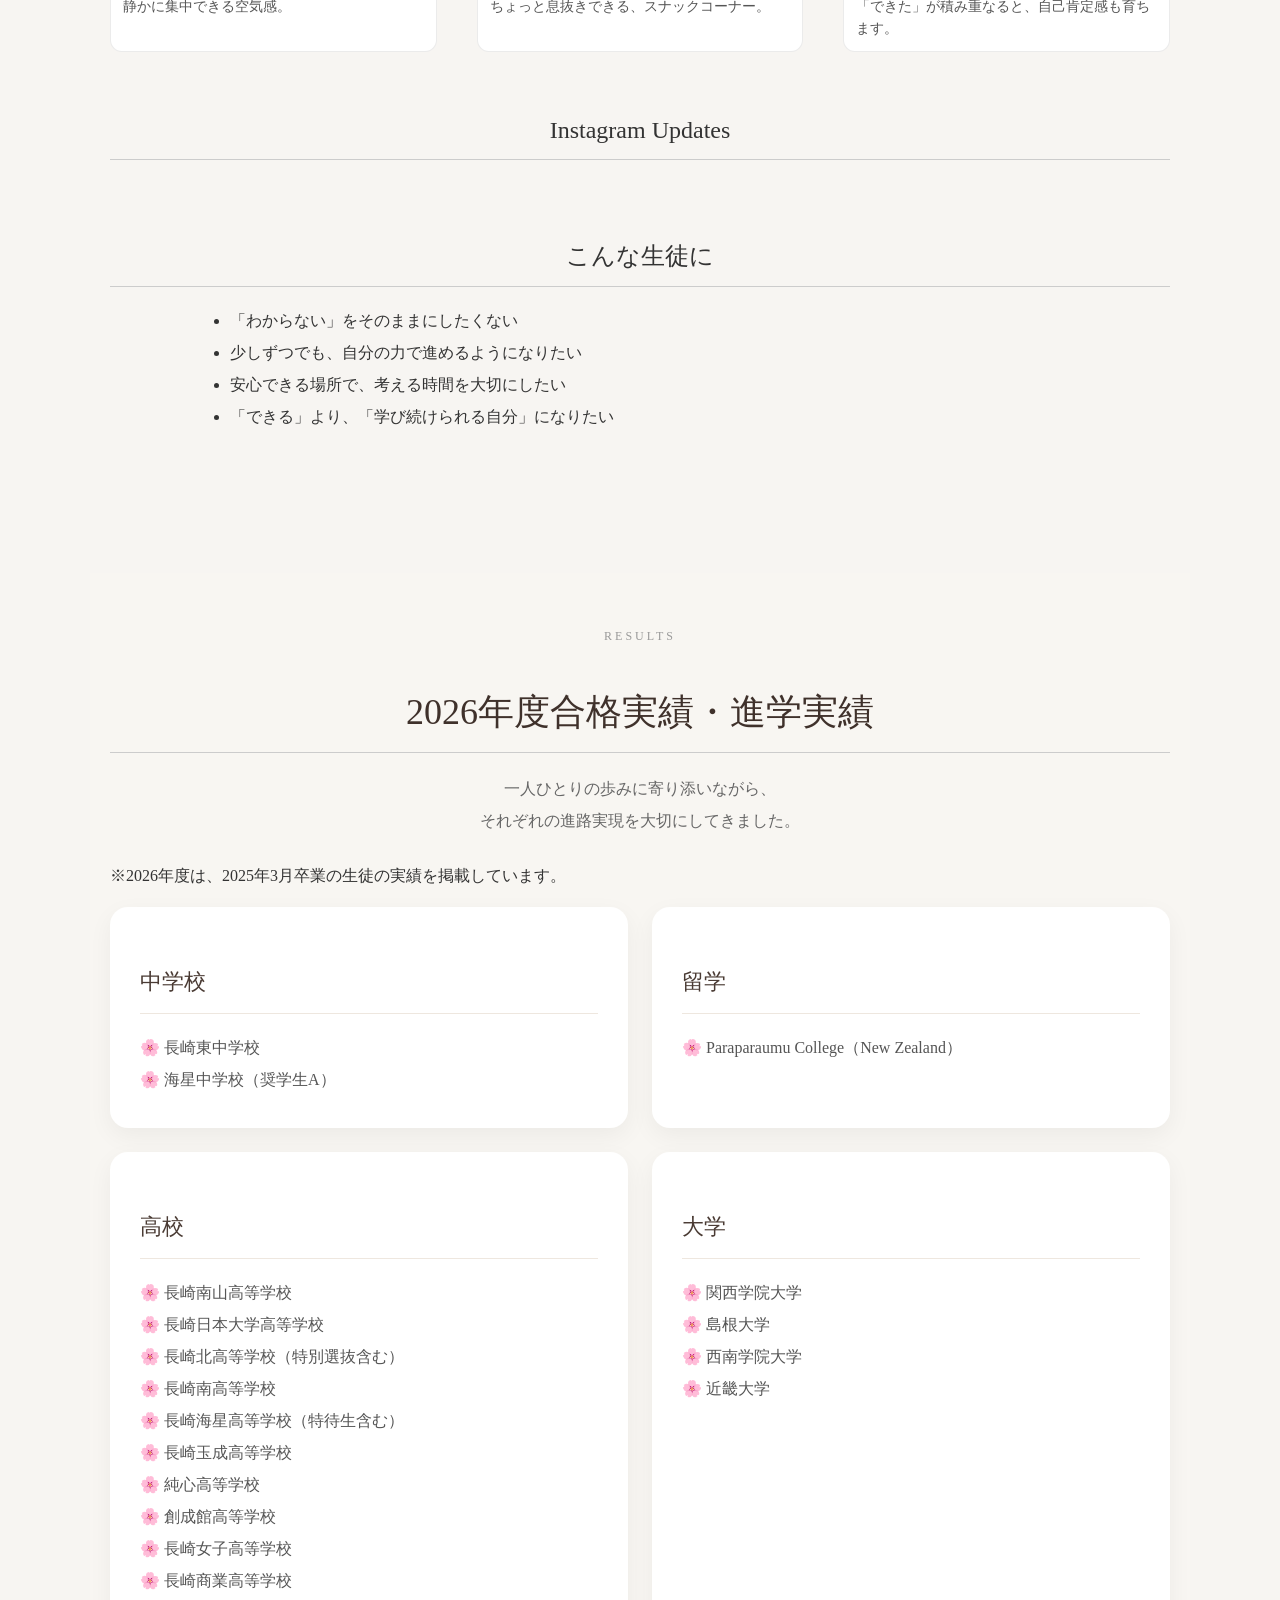
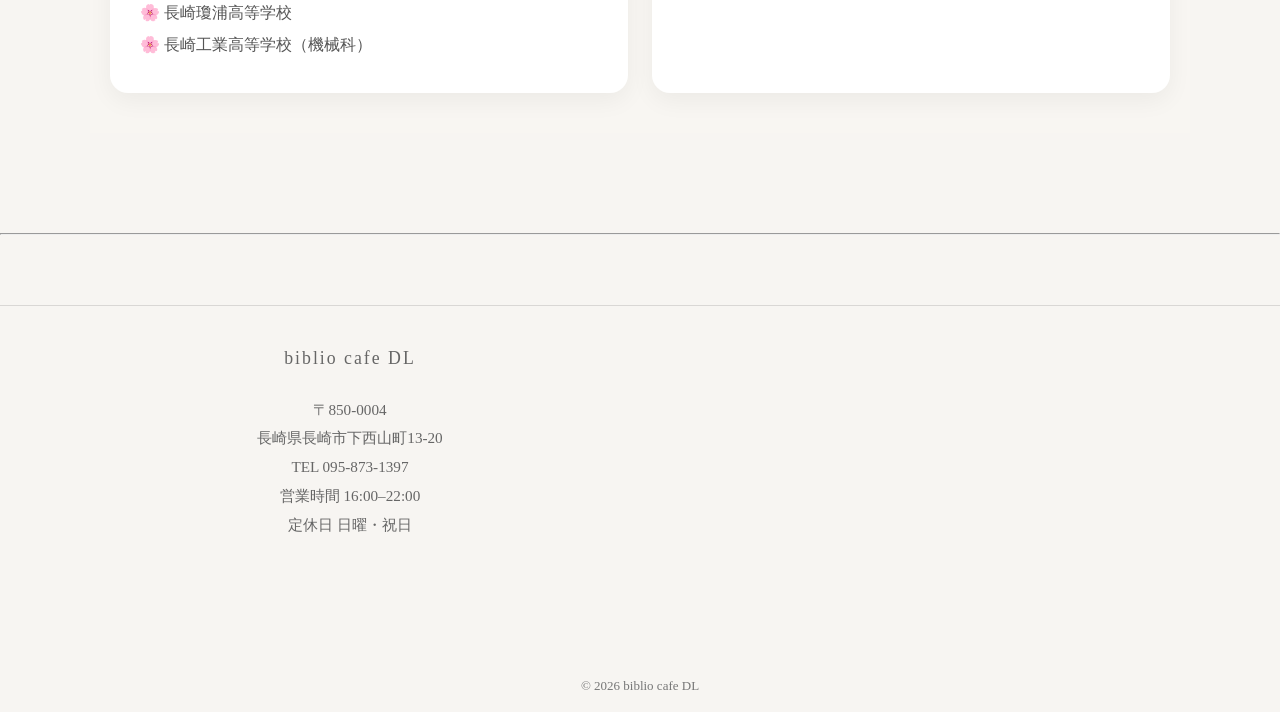
==== commit 65ff0aac: "add instagram posts title" ====
--- a/index.html
+++ b/index.html
@@ -154,6 +154,8 @@
 </div>
 </section>
 
+<section>
+<h2 class="instagram-title">Instagram Updates</h2>
 <div class="instagram-grid">
 
 <blockquote class="instagram-media"
@@ -169,6 +171,7 @@
 </div>
 
 <script async src="//www.instagram.com/embed.js"></script>
+</section>
 
 <section>
 <h2>こんな生徒に</h2>
--- a/style.css
+++ b/style.css
@@ -1045,14 +1045,21 @@
 }
 
 .instagram-grid {
-display: flex;
-gap: 20px;
-justify-content: center;
-align-items: flex-start;
-flex-wrap: wrap;
+display: grid;
+grid-template-columns: repeat(2, minmax(0, 1fr));
+gap: 24px;
+align-items: start;
 }
 
 .instagram-grid .instagram-media {
 width: 100% !important;
-max-width: 430px !important;
-}
+min-width: 0 !important;
+max-width: 100% !important;
+margin: 0 !important;
+}
+
+@media (max-width: 768px) {
+.instagram-grid {
+grid-template-columns: 1fr;
+}
+}
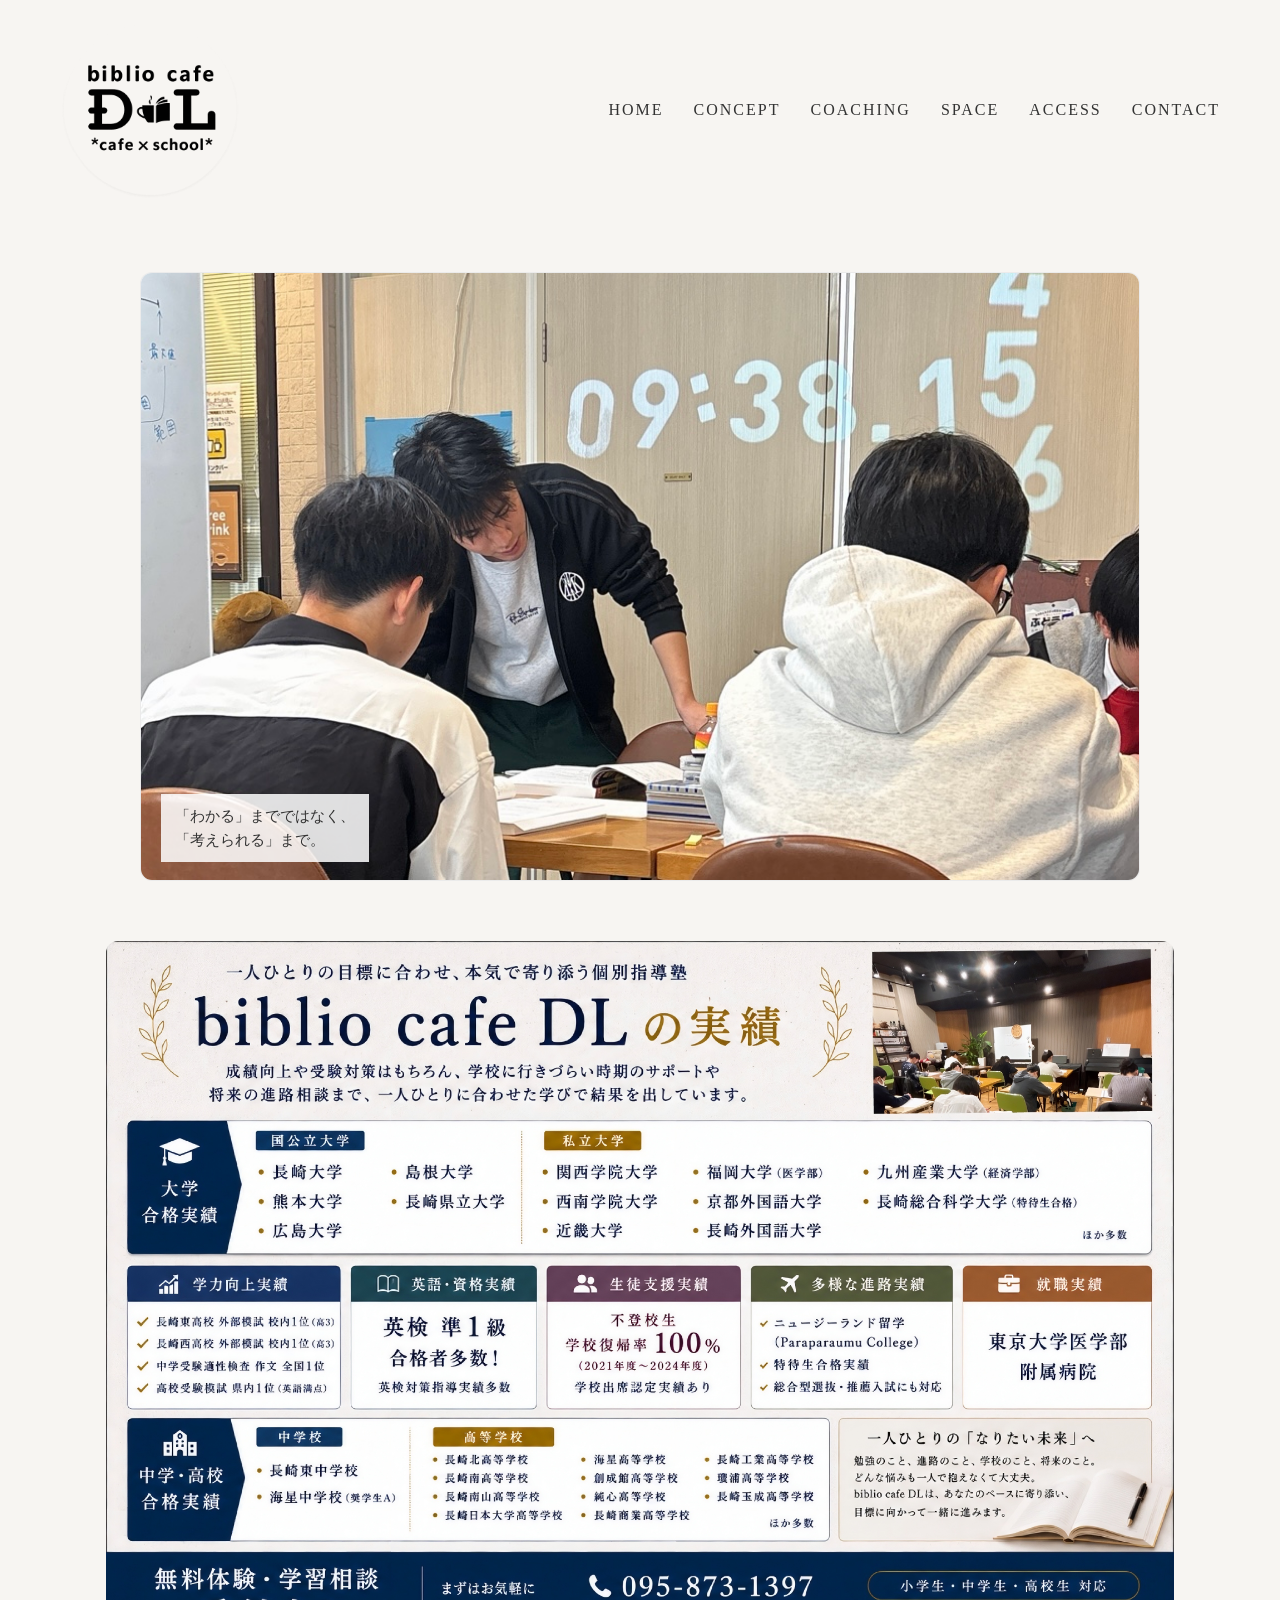
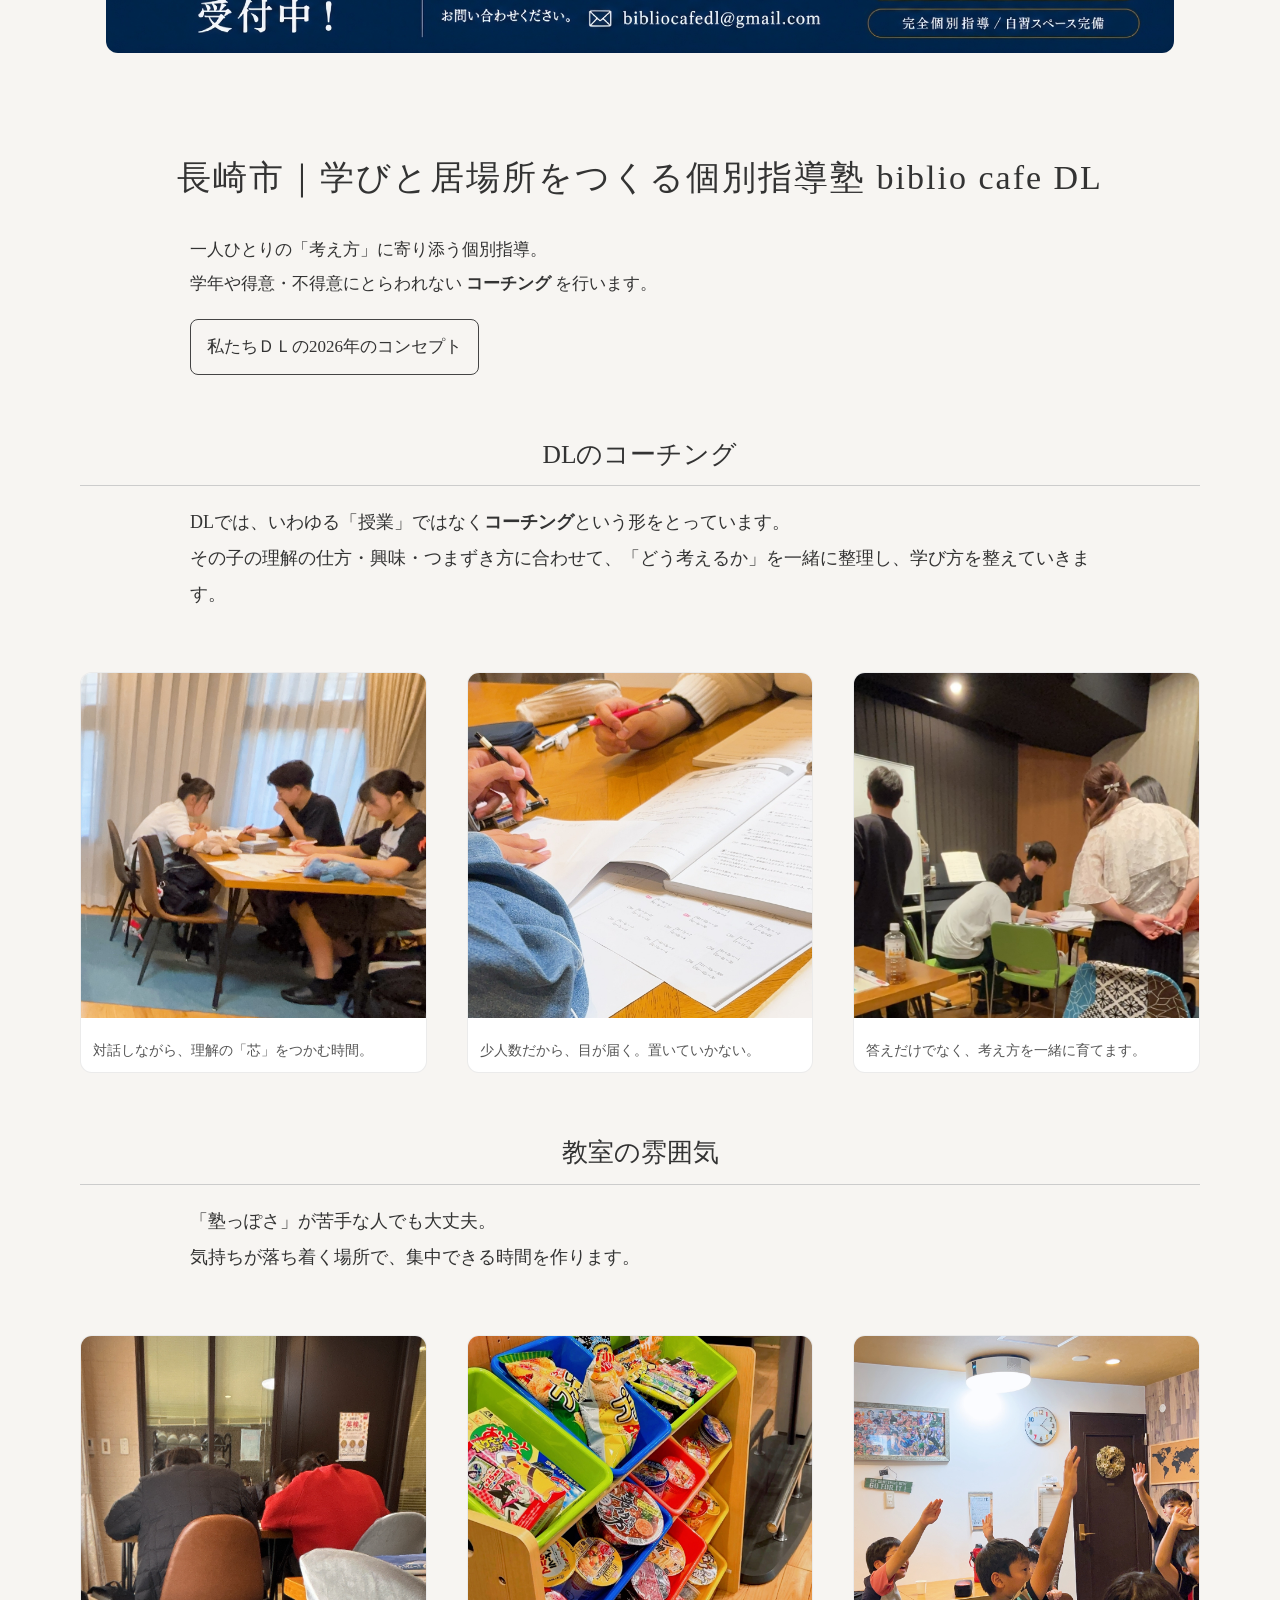
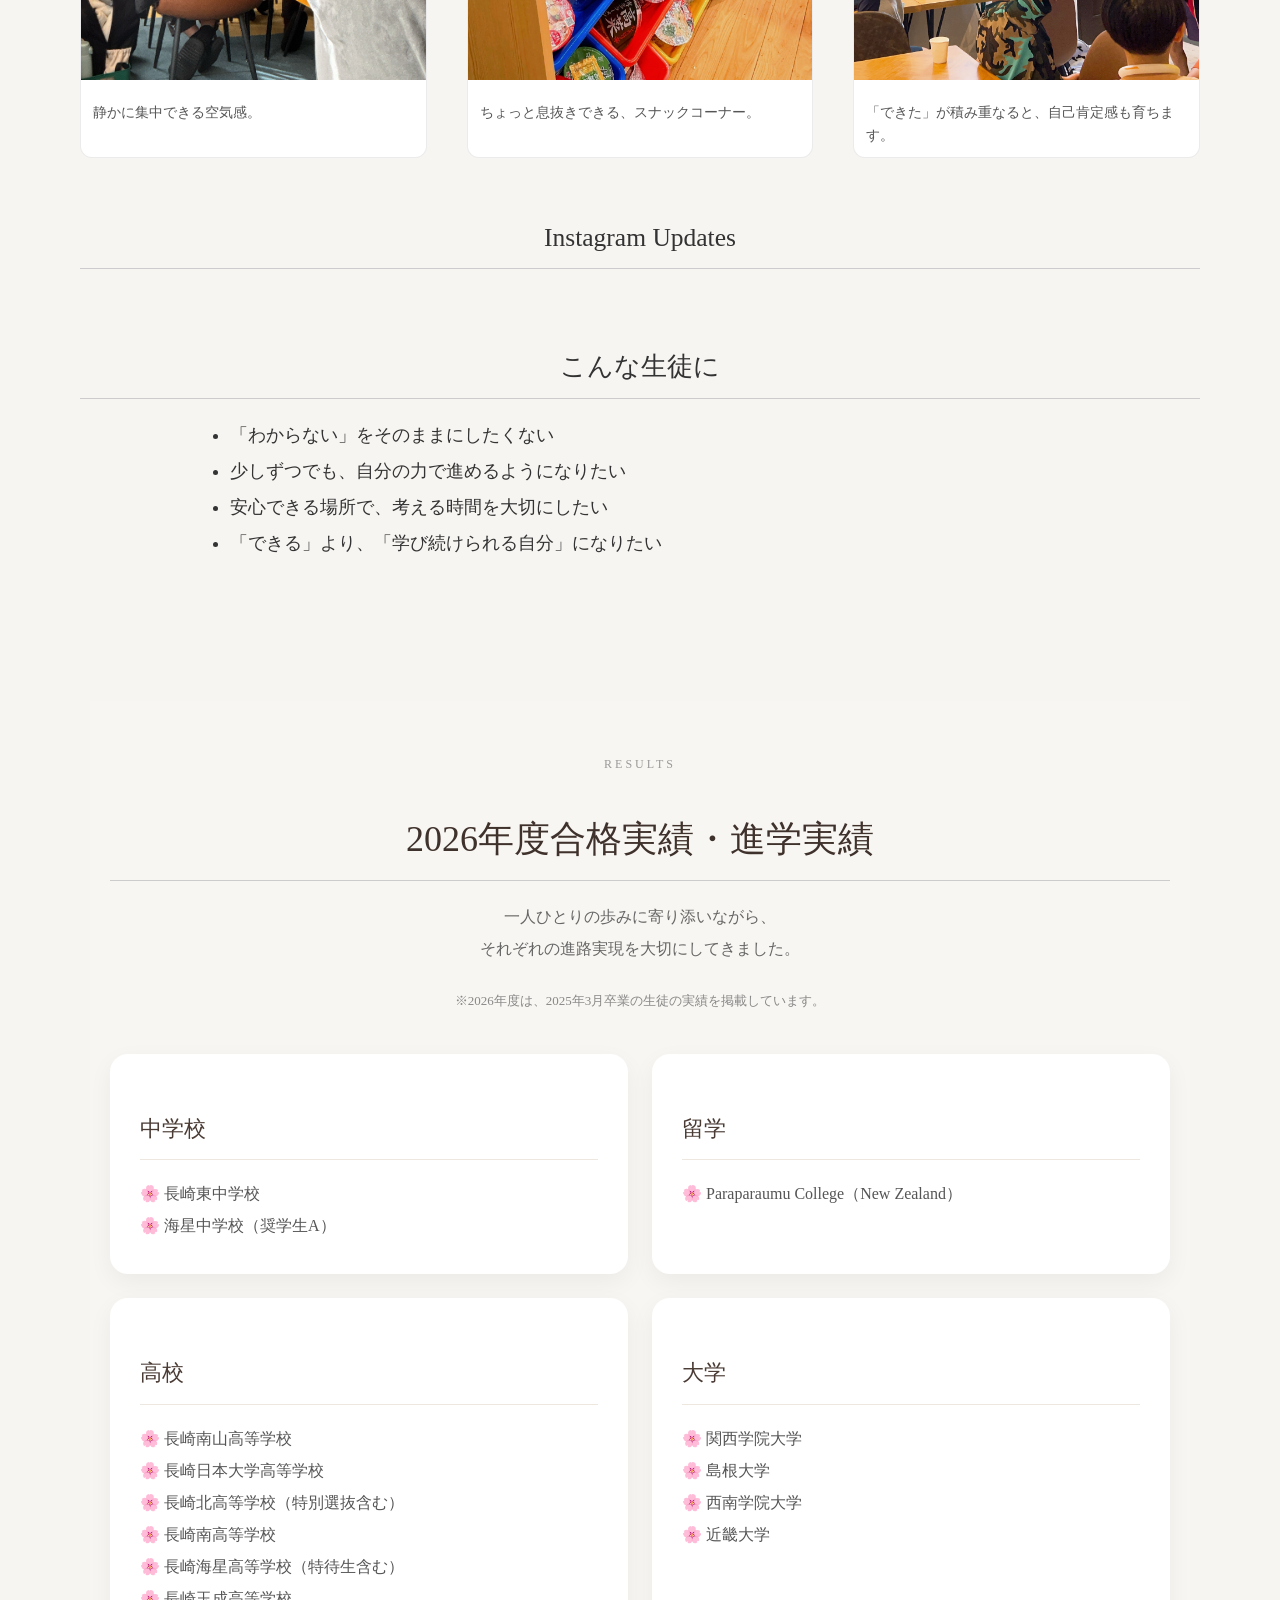
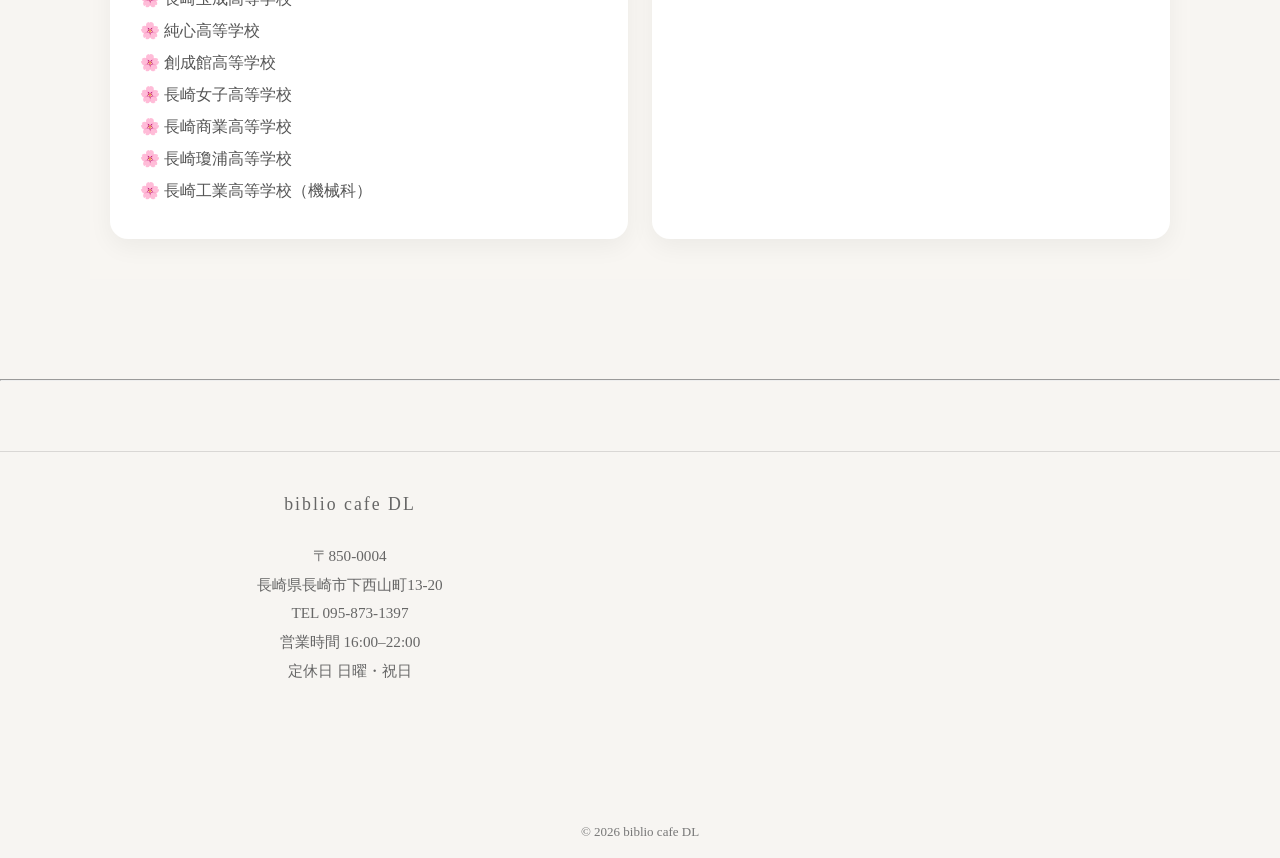
==== commit ced00849: "DL website major update" ====
--- a/index.html
+++ b/index.html
@@ -6,7 +6,9 @@
     <meta name="viewport" content="width=device-width, initial-scale=1.0" />
     <title>biblio cafe DL | 長崎市の個別指導塾・カフェ空間で集中力ＵＰ</title>
     <meta name="description" content="長崎市の個別指導塾 biblio cafe DL。カフェのような落ち着いた空間で小中高生の個別指導・自習サポート。不登校・学習習慣づくりにも対応。一人ひとりに寄り添う学びの場所。">
-    <link rel="stylesheet" href="style.css">
+    <link rel="icon" href="favicon-32.png">
+<link rel="apple-touch-icon" href="favicon-180.png">
+<link rel="stylesheet" href="style.css">
 </head>
 <body>
 
@@ -20,8 +22,8 @@
         <li><a href="index.html">Home</a></li>
         <li><a href="concept/index.html">Concept</a></li>
         <li><a href="coaching/index.html">Coaching</a></li>
-        <li><a href="#space">Space</a></li>
-        <li><a href="#access">Access</a></li>
+        <li><a href="space/index.html">Space</a></li>
+        <li><a href="access/index.html">Access</a></li>
         <li><a href="spring/contact.html">Contact</a></li>
     </ul>
 </nav>
@@ -194,7 +196,7 @@
 一人ひとりの歩みに寄り添いながら、<br>
 それぞれの進路実現を大切にしてきました。
 </p>
-<p class-"results-note">
+<p class="results-note">
 ※2026年度は、2025年3月卒業の生徒の実績を掲載しています。
 </p>
 
--- a/style.css
+++ b/style.css
@@ -372,35 +372,34 @@
   font-weight: 600;
 }
 
-.concept-points {
-  max-width: 900px;
-  margin: 60px auto 100px;
-  display: flex;
-  gap: 40px;
-  justify-content: center;
-  text-align: center;
-  padding: 0 20px;
-}
-
 .concept-point {
-  flex: 1;
+max-width: 900px;
+margin: 80px auto;
+padding: 0 24px;
 }
 
 .concept-point h2 {
-  font-size: 34px;
-  margin-bottom: 30px;
-}
-
-.concept-point h3 {
-  font-size: 26px;
-  margin-bottom: 14px;
-  font-weight: 500;
+text-align: center;
+font-size: 34px;
+margin-bottom: 40px;
 }
 
 .concept-point p {
-  font-size: 22px;
-  line-height: 2;
-  color: #555;
+font-size: 20px;
+line-height: 2;
+margin-bottom: 28px;
+color: #555;
+}
+
+.concept-message {
+margin: 60px auto 20px;
+padding: 28px 24px;
+text-align: center;
+font-size: 22px;
+font-weight: 600;
+line-height: 2;
+border-top: 1px solid #ccc;
+border-bottom: 1px solid #ccc;
 }
 
 /* ---------- Coaching page ---------- */
@@ -1063,3 +1062,158 @@
 grid-template-columns: 1fr;
 }
 }
+
+.site-footer {
+margin-top: 80px;
+padding: 36px 20px;
+text-align: center;
+border-top: 1px solid #ddd;
+}
+
+.site-footer a {
+text-decoration: none;
+color: inherit;
+font-size: 1rem;
+}
+
+.site-footer a:hover {
+opacity: 0.6;
+}
+
+.site-footer p {
+margin-top: 14px;
+font-size: 0.85rem;
+opacity: 0.6;
+}
+
+.concept-life {
+width: calc(100% - 48px);
+max-width: 860px;
+margin: 90px auto;
+}
+
+.concept-life h2 {
+text-align: center;
+font-size: 34px;
+margin-bottom: 45px;
+}
+
+.concept-life p {
+font-size: 18px;
+line-height: 2;
+margin: 0 auto 30px;
+}
+
+.concept-lead {
+font-size: 21px !important;
+}
+
+.concept-message {
+margin: 55px auto 0;
+padding: 30px 20px;
+text-align: center;
+font-size: 21px;
+line-height: 2;
+font-weight: 600;
+border-top: 1px solid #ccc;
+border-bottom: 1px solid #ccc;
+}
+
+@media (max-width: 768px) {
+.concept-life {
+width: calc(100% - 36px);
+margin: 60px auto;
+}
+
+.concept-life h2 {
+font-size: 26px;
+}
+
+.concept-life p {
+font-size: 16px;
+}
+
+.concept-lead,
+.concept-message {
+font-size: 18px !important;
+}
+}
+
+/* ===== 2026 site completion pass ===== */
+html { scroll-behavior: smooth; }
+body { font-size: 17px; }
+p, li { overflow-wrap: normal; word-break: normal; }
+.site-header { max-width: 1240px; }
+.main-nav a { font-size: 16px; }
+.container { max-width: 1160px; }
+.container > section > p:not(.lead), .container > section > ul { font-size: 18px; }
+.page-shell { max-width: 1160px; margin: 0 auto; padding: 0 28px; }
+.page-intro { text-align:center; max-width: 820px; margin: 70px auto 55px; }
+.page-intro h1 { font-size: 44px; line-height: 1.55; margin: 12px 0 24px; }
+.page-intro p { font-size: 19px; line-height: 2; color:#5d5a57; }
+.eyebrow { font-family: Arial,sans-serif; font-size: 12px !important; letter-spacing: .24em; color:#999 !important; text-transform:uppercase; }
+.photo-feature { max-width: 980px; margin: 0 auto 70px; }
+.photo-feature img { width:100%; max-height:580px; object-fit:cover; border-radius:22px; display:block; }
+.info-grid { display:grid; grid-template-columns:repeat(3,1fr); gap:24px; margin:60px auto 80px; }
+.info-card { background:#fff; padding:34px 30px; border-radius:18px; box-shadow:0 8px 28px rgba(0,0,0,.045); }
+.info-card h2 { border:0; font-size:23px; line-height:1.55; margin:0 0 18px; }
+.info-card p { font-size:17px; line-height:2; color:#555; margin:0; }
+.gallery-grid { display:grid; grid-template-columns:repeat(3,1fr); gap:24px; margin:0 auto 90px; }
+.gallery-grid figure img { aspect-ratio:4/3; object-fit:cover; }
+.page-cta { text-align:center; background:#fff; border-radius:22px; padding:55px 32px; margin:80px auto; box-shadow:0 8px 30px rgba(0,0,0,.04); }
+.page-cta h2 { border:0; font-size:30px; margin:8px 0 18px; }
+.page-cta p { color:#666; font-size:17px; }
+.primary-button { display:inline-block; margin-top:20px; padding:17px 34px; border-radius:999px; background:#333; color:#fff; text-decoration:none; font-family:Arial,"Hiragino Kaku Gothic ProN",sans-serif; font-weight:700; letter-spacing:.04em; font-size:17px; }
+.primary-button:hover { opacity:.82; transform:translateY(-1px); }
+.simple-footer { margin-top:80px; padding:36px 20px; }
+.access-layout { display:grid; grid-template-columns:.85fr 1.35fr; gap:34px; align-items:stretch; margin:50px 0 80px; }
+.access-card { background:#fff; border-radius:20px; padding:38px; }
+.access-card h2 { border:0; font-size:27px; }
+.access-card p { font-size:17px; line-height:2; }
+.access-map iframe { width:100%; height:100%; min-height:430px; border:0; border-radius:20px; }
+.contact-intro { margin-bottom:35px; }
+.contact-card { max-width:850px; margin:0 auto 100px; background:#fff; border-radius:22px; padding:55px 45px; text-align:center; box-shadow:0 10px 35px rgba(0,0,0,.05); }
+.contact-card h2 { border:0; font-size:29px; }
+.contact-card p { font-size:18px; line-height:2; color:#666; }
+.contact-button { font-size:19px; padding:19px 38px; }
+.small-note { font-size:13px !important; color:#999 !important; margin-top:14px; }
+.coaching-detail { margin-top:40px; }
+.section-heading { text-align:center; max-width:800px; margin:0 auto; }
+.section-heading h2 { border:0; font-size:32px; }
+.coaching-audience { max-width:820px; margin:90px auto; text-align:center; }
+.coaching-audience h2 { font-size:30px; border:0; }
+.coaching-audience p { font-size:18px; line-height:2.1; color:#555; }
+
+@media screen and (max-width:768px) {
+  body { font-size:16px; }
+  p, li { word-break:normal; overflow-wrap:break-word; line-break:strict; }
+  .desktop-only { display:none; }
+  .page-shell { padding:0 18px; }
+  .page-intro { margin:28px auto 38px; padding:0 5px; }
+  .page-intro h1 { font-size:29px; line-height:1.55; letter-spacing:.04em; }
+  .page-intro p { font-size:16px; line-height:2; text-align:left; }
+  .info-grid, .gallery-grid, .access-layout { grid-template-columns:1fr; }
+  .info-grid { gap:16px; margin:38px 0 55px; }
+  .info-card { padding:27px 22px; }
+  .info-card h2 { font-size:21px; }
+  .info-card p { font-size:16px; }
+  .gallery-grid { gap:22px; margin-bottom:60px; }
+  .photo-feature { margin-bottom:45px; }
+  .photo-feature img { border-radius:16px; }
+  .page-cta { margin:55px 0; padding:38px 22px; }
+  .page-cta h2 { font-size:24px; line-height:1.6; }
+  .page-cta p { font-size:16px; text-align:left; line-height:1.9; }
+  .primary-button { display:block; width:100%; padding:16px 14px; font-size:16px; }
+  .access-layout { gap:20px; margin-top:35px; }
+  .access-card { padding:28px 22px; }
+  .access-map iframe { min-height:330px; }
+  .contact-card { padding:36px 22px; margin-bottom:60px; }
+  .contact-card h2 { font-size:24px; }
+  .contact-card p { font-size:16px; text-align:left; }
+  .contact-button { font-size:16px; }
+  .section-heading h2, .coaching-audience h2 { font-size:25px; line-height:1.6; }
+  .coaching-audience { margin:55px auto; }
+  .coaching-audience p { font-size:16px; text-align:left; }
+  .concept-body p { font-size:17px !important; line-height:2 !important; }
+  .concept-body { margin-bottom:60px; }
+}
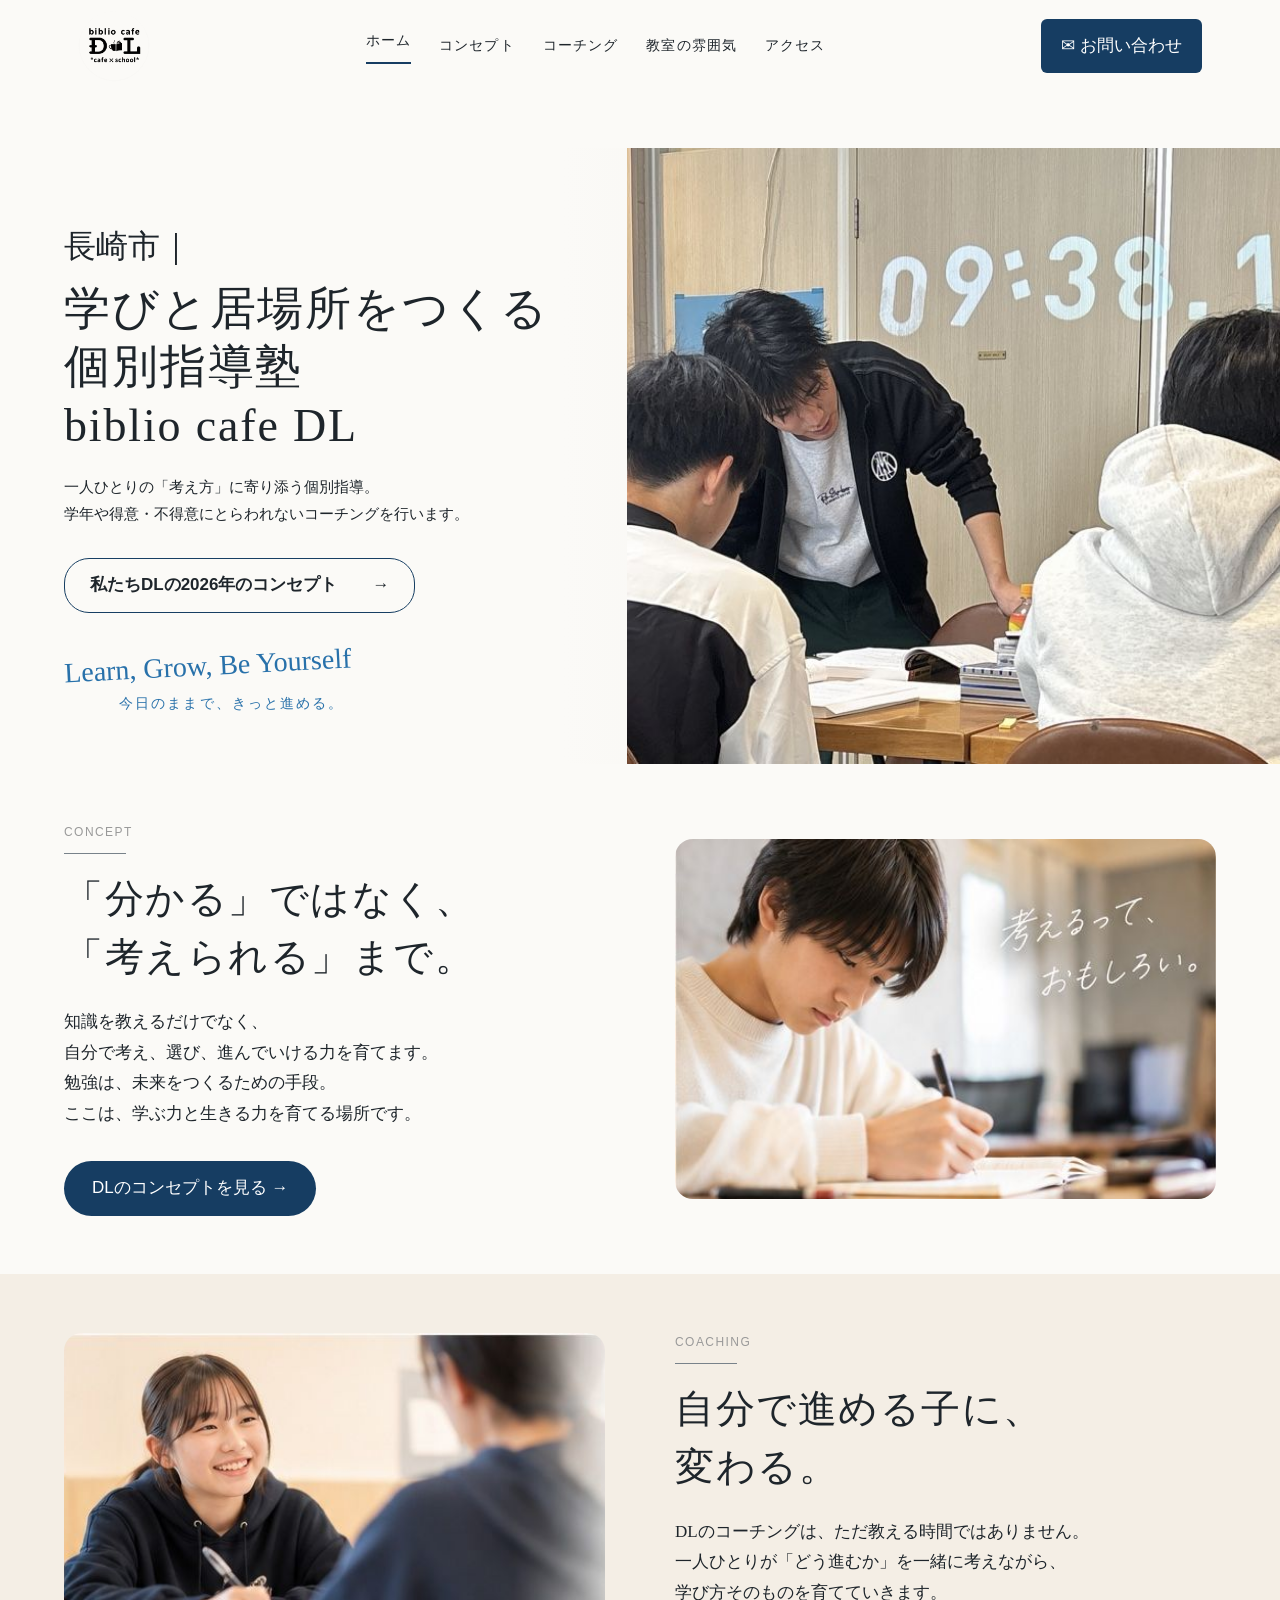
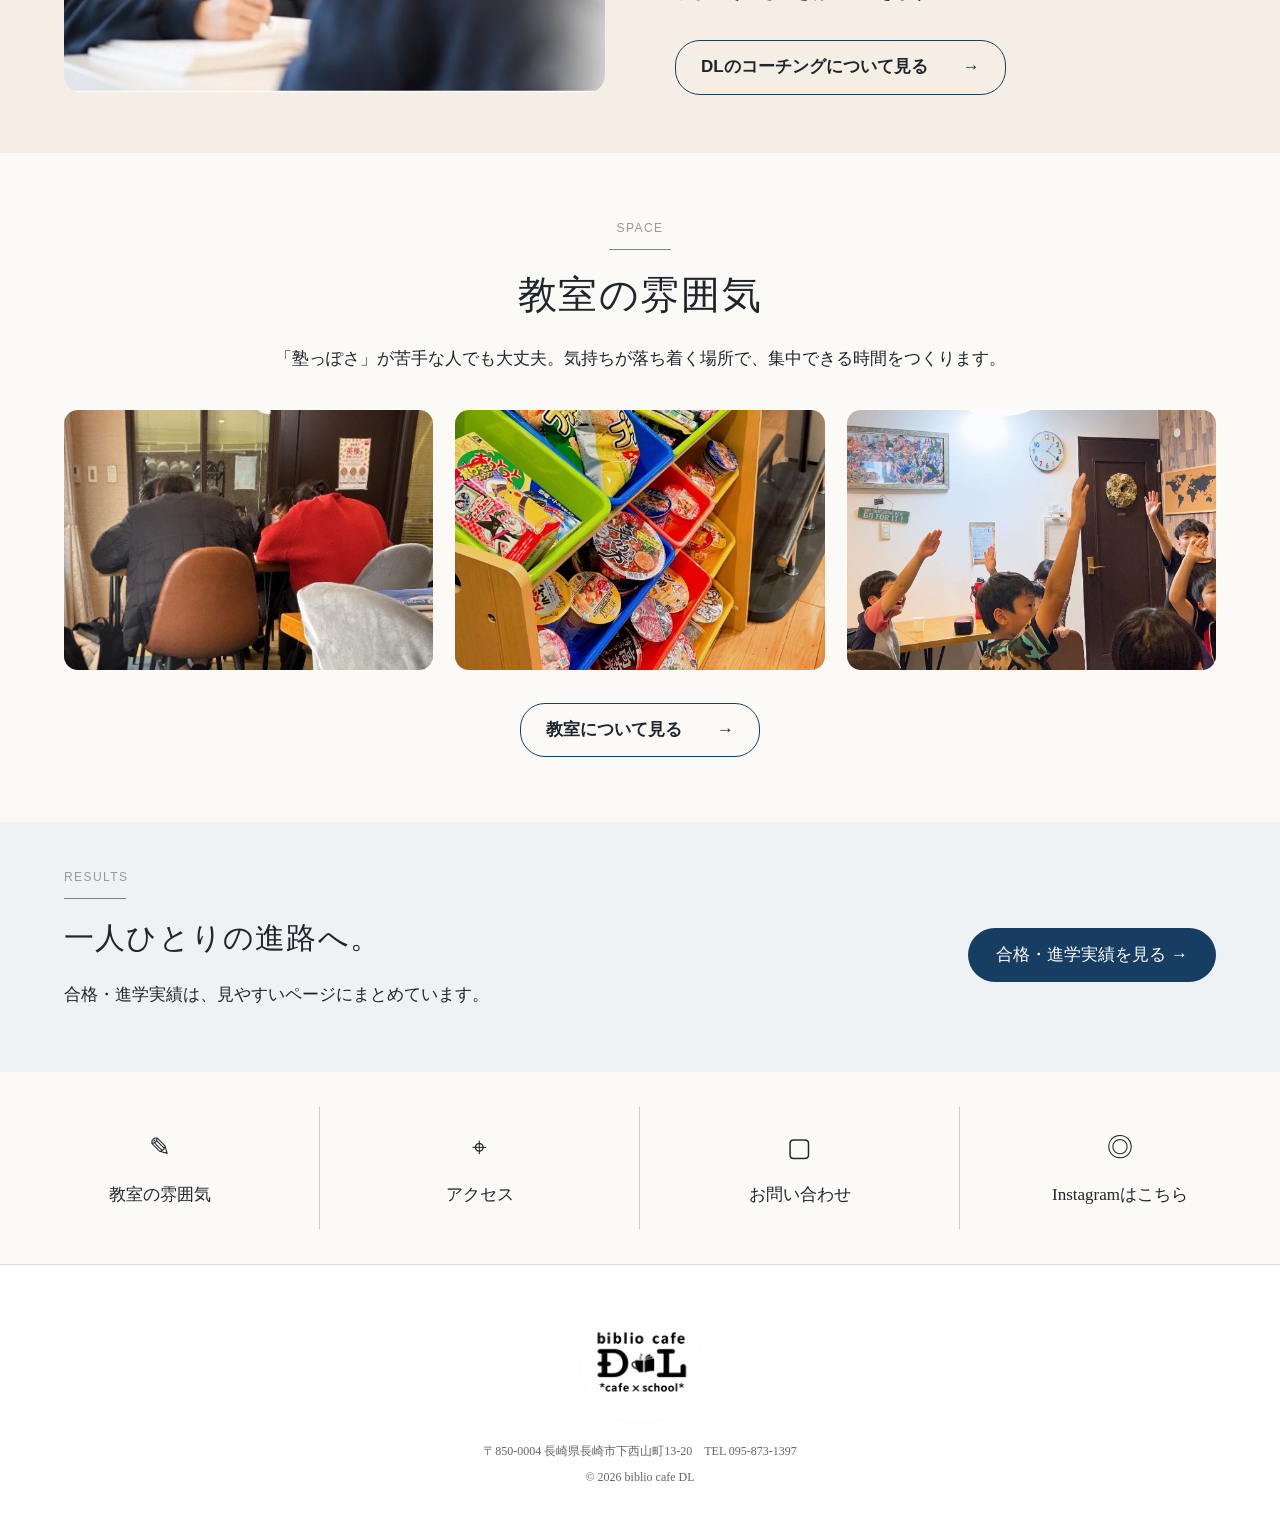
==== commit 4f3e42bf: "Add files via upload" ====
--- a/index.html
+++ b/index.html
@@ -1,283 +1,74 @@
-
 <!DOCTYPE html>
 <html lang="ja">
 <head>
-    <meta charset="UTF-8" />
-    <meta name="viewport" content="width=device-width, initial-scale=1.0" />
-    <title>biblio cafe DL | 長崎市の個別指導塾・カフェ空間で集中力ＵＰ</title>
-    <meta name="description" content="長崎市の個別指導塾 biblio cafe DL。カフェのような落ち着いた空間で小中高生の個別指導・自習サポート。不登校・学習習慣づくりにも対応。一人ひとりに寄り添う学びの場所。">
-    <link rel="icon" href="favicon-32.png">
+<meta charset="UTF-8">
+<meta name="viewport" content="width=device-width, initial-scale=1.0">
+<title>biblio cafe DL | 長崎市の個別指導塾</title>
+<meta name="description" content="長崎市の個別指導塾 biblio cafe DL。一人ひとりの考え方に寄り添い、自分で考え、進める力を育てる個別コーチング。">
+<link rel="icon" href="favicon-32.png">
 <link rel="apple-touch-icon" href="favicon-180.png">
 <link rel="stylesheet" href="style.css">
 </head>
-<body>
-
-<header class="site-header">
-    <div class="logo">
-        <img src="images/logo.png" alt="biblio cafe DL">
-    </div>
-
-<nav class="main-nav">
-    <ul>
-        <li><a href="index.html">Home</a></li>
-        <li><a href="concept/index.html">Concept</a></li>
-        <li><a href="coaching/index.html">Coaching</a></li>
-        <li><a href="space/index.html">Space</a></li>
-        <li><a href="access/index.html">Access</a></li>
-        <li><a href="spring/contact.html">Contact</a></li>
-    </ul>
-</nav>
+<body class="home-new">
+<header class="home-header">
+  <a class="home-logo" href="index.html"><img src="images/logo.png" alt="biblio cafe DL"></a>
+  <nav class="home-nav" aria-label="メインナビゲーション">
+    <a class="active" href="index.html">ホーム</a><a href="concept/index.html">コンセプト</a><a href="coaching/index.html">コーチング</a><a href="#atmosphere">教室の雰囲気</a><a href="access/index.html">アクセス</a>
+  </nav>
+  <a class="home-contact" href="https://docs.google.com/forms/d/e/1FAIpQLSdgR7h0TdumAXBLx9tAbLhRIxQ76mgIs3fLgzI0AioL52q6gQ/viewform" target="_blank" rel="noopener">✉ お問い合わせ</a>
 </header>
 
-<div class="hero">
-    <img src="images/coaching-main.jpg" alt="個別コーチングの様子">
-    <div class="caption">
-        「わかる」までではなく、<br>
-        「考えられる」まで。
-    </div>
-</div>
-
-<section class="achievement-top">
-<img src="achievement.jpeg" alt="biblio cafe DLの実績">
+<main>
+<section class="home-hero">
+  <div class="hero-copy">
+    <p class="hero-city">長崎市｜</p>
+    <h1>学びと居場所をつくる<br>個別指導塾<br>biblio cafe DL</h1>
+    <p>一人ひとりの「考え方」に寄り添う個別指導。<br>学年や得意・不得意にとらわれないコーチングを行います。</p>
+    <a class="outline-btn" href="concept/index.html">私たちDLの2026年のコンセプト <span>→</span></a>
+    <p class="hero-tag">Learn, Grow, Be Yourself</p>
+    <p class="hero-subtag">今日のままで、きっと進める。</p>
+  </div>
+  <div class="hero-photo"><img src="coaching-main.jpg" alt="biblio cafe DLで先生と生徒が学ぶ様子"></div>
 </section>
 
-<div class="container">
-
-<section class="eiken-banner eiken-section" style="display:none;">
-<p class="eiken-title">
-2026年度 第2回 英検 申込受付中
-</p>
-
-<p class="eiken-deadline">
-申込締切：8月31日（月）21:00まで
-</p>
-
-<a class="eiken-button"
-href="https://docs.google.com/forms/d/e/1FAIpQLSfgGF96EFO6d1CQsnbvg3iv-Uc0iUedBsmkOkGj2iGabuNx1A/viewform?usp=header"
-target="_blank">
-
-📘 英検トライ！
-お申し込みはこちら
-
-</a>
+<section class="feature feature-concept">
+  <div class="feature-copy">
+    <p class="eyebrow">CONCEPT</p>
+    <h2>「分かる」ではなく、<br>「考えられる」まで。</h2>
+    <p>知識を教えるだけでなく、<br>自分で考え、選び、進んでいける力を育てます。<br>勉強は、未来をつくるための手段。<br>ここは、学ぶ力と生きる力を育てる場所です。</p>
+    <a class="solid-btn" href="concept/index.html">DLのコンセプトを見る <span>→</span></a>
+  </div>
+  <div class="feature-photo"><img src="images/sample-concept.jpg" alt="考えながら学ぶ生徒の様子"></div>
 </section>
 
-<!--
-<section class="suken-banner suken-section" style="display:none;">
-
-<p class="suken-title">
-2026年度 数検 個人受験【一般生受付】
-</p>
-
-<p class="suken-deadline">
-実施日：6月20日（土）<br>
-申込締切：5月12日（火）まで
-</p>
-
-<p class="suken-note">
-お申し込みページで「biblio cafe DL」を選択してください。
-</p>
-
-<a class="suken-button" href="https://ijuken.com/prod/search/su-gaku/public/pbt_site/#top" target="_blank" rel="noopener noreferrer">
-🔢 数検のお申し込みはこちら
-</a>
-
-</section>
--->
-
-<h1>長崎市｜学びと居場所をつくる個別指導塾 biblio cafe DL</h1>
-
-<p class="lead">
-一人ひとりの「考え方」に寄り添う個別指導。<br>
-学年や得意・不得意にとらわれない <strong>コーチング</strong> を行います。
-</p>
-
-<p>
-<a class="cta" href="/concept/index.html">私たちＤＬの2026年のコンセプト</a>
-</p>
+<section class="feature feature-coaching">
+  <div class="feature-photo"><img src="images/sample-coaching.jpg" alt="DLの個別コーチング"></div>
+  <div class="feature-copy">
+    <p class="eyebrow">COACHING</p>
+    <h2>自分で進める子に、<br>変わる。</h2>
+    <p>DLのコーチングは、ただ教える時間ではありません。<br>一人ひとりが「どう進むか」を一緒に考えながら、<br>学び方そのものを育てていきます。</p>
+    <a class="outline-btn" href="coaching/index.html">DLのコーチングについて見る <span>→</span></a>
+  </div>
 </section>
 
-
-</header>
-
-<section>
-<h2>DLのコーチング</h2>
-
-<p>
-DLでは、いわゆる「授業」ではなく<strong>コーチング</strong>という形をとっています。<br>
-その子の理解の仕方・興味・つまずき方に合わせて、「どう考えるか」を一緒に整理し、学び方を整えていきます。
-</p>
-
-<div class="grid">
-
-<figure>
-<img src="images/dialog.jpg">
-<figcaption>対話しながら、理解の「芯」をつかむ時間。</figcaption>
-</figure>
-
-<figure>
-<img src="images/small_group2.jpg">
-<figcaption>少人数だから、目が届く。置いていかない。</figcaption>
-</figure>
-
-<figure>
-<img src="images/way_of_thinking.jpg">
-<figcaption>答えだけでなく、考え方を一緒に育てます。</figcaption>
-</figure>
-
-</div>
+<section id="atmosphere" class="atmosphere">
+  <p class="eyebrow">SPACE</p><h2>教室の雰囲気</h2>
+  <p>「塾っぽさ」が苦手な人でも大丈夫。気持ちが落ち着く場所で、集中できる時間をつくります。</p>
+  <div class="atmosphere-grid"><img src="images/small_group.jpg" alt="教室の様子"><img src="images/snacks.jpg" alt="スナックコーナー"><img src="images/yes_we_can.jpg" alt="学びの様子"></div>
+  <a class="outline-btn" href="space/index.html">教室について見る <span>→</span></a>
 </section>
 
-<section>
-<h2>教室の雰囲気</h2>
-
-<p>
-「塾っぽさ」が苦手な人でも大丈夫。<br>
-気持ちが落ち着く場所で、集中できる時間を作ります。
-</p>
-
-<div class="grid">
-
-<figure>
-<img src="images/small_group.jpg">
-<figcaption>静かに集中できる空気感。</figcaption>
-</figure>
-
-<figure>
-<img src="images/snacks.jpg">
-<figcaption>ちょっと息抜きできる、スナックコーナー。</figcaption>
-</figure>
-
-<figure>
-<img src="images/yes_we_can.jpg">
-<figcaption>「できた」が積み重なると、自己肯定感も育ちます。</figcaption>
-</figure>
-
-</div>
+<section class="home-results">
+  <div><p class="eyebrow">RESULTS</p><h2>一人ひとりの進路へ。</h2><p>合格・進学実績は、見やすいページにまとめています。</p></div>
+  <a class="solid-btn" href="results/index.html">合格・進学実績を見る <span>→</span></a>
 </section>
 
-<section>
-<h2 class="instagram-title">Instagram Updates</h2>
-<div class="instagram-grid">
-
-<blockquote class="instagram-media"
-data-instgrm-permalink="https://www.instagram.com/p/Dc8ISxkJjyN/"
-data-instgrm-version="14">
-</blockquote>
-
-<blockquote class="instagram-media"
-data-instgrm-permalink="https://www.instagram.com/p/DaUWHGIkd3U/"
-data-instgrm-version="14">
-</blockquote>
-
-</div>
-
-<script async src="//www.instagram.com/embed.js"></script>
+<section class="quick-links">
+  <a href="space/index.html"><span>✎</span>教室の雰囲気</a>
+  <a href="access/index.html"><span>⌖</span>アクセス</a>
+  <a href="https://docs.google.com/forms/d/e/1FAIpQLSdgR7h0TdumAXBLx9tAbLhRIxQ76mgIs3fLgzI0AioL52q6gQ/viewform" target="_blank" rel="noopener"><span>▢</span>お問い合わせ</a>
+  <a href="https://www.instagram.com/bibliocafe_dl/" target="_blank" rel="noopener"><span>◎</span>Instagramはこちら</a>
 </section>
-
-<section>
-<h2>こんな生徒に</h2>
-<ul>
-<li>「わからない」をそのままにしたくない</li>
-<li>少しずつでも、自分の力で進めるようになりたい</li>
-<li>安心できる場所で、考える時間を大切にしたい</li>
-<li>「できる」より、「学び続けられる自分」になりたい</li>
-</ul>
-</section>
-
-</div>
-
-<section class="results-section">
-<div class="results-inner">
-
-<p class="results-label">RESULTS</p>
-<h2 class="results-title">2026年度合格実績・進学実績</h2>
-<p class="results-lead">
-一人ひとりの歩みに寄り添いながら、<br>
-それぞれの進路実現を大切にしてきました。
-</p>
-<p class="results-note">
-※2026年度は、2025年3月卒業の生徒の実績を掲載しています。
-</p>
-
-<div class="results-grid">
-
-<div class="results-card">
-<h3>中学校</h3>
-<ul>
-<li>🌸 長崎東中学校</li>
-<li>🌸 海星中学校（奨学生A）</li>
-</ul>
-</div>
-
-<div class="results-card">
-<h3>留学</h3>
-<ul>
-<li>🌸 Paraparaumu College（New Zealand）</li>
-</ul>
-</div>
-
-<div class="results-card">
-<h3>高校</h3>
-<ul>
-<li>🌸 長崎南山高等学校</li>
-<li>🌸 長崎日本大学高等学校</li>
-<li>🌸 長崎北高等学校（特別選抜含む）</li>
-<li>🌸 長崎南高等学校</li>
-<li>🌸 長崎海星高等学校（特待生含む）</li>
-<li>🌸 長崎玉成高等学校</li>
-<li>🌸 純心高等学校</li>
-<li>🌸 創成館高等学校</li>
-<li>🌸 長崎女子高等学校</li>
-<li>🌸 長崎商業高等学校</li>
-<li>🌸 長崎瓊浦高等学校</li>
-<li>🌸 長崎工業高等学校（機械科）</li>
-</ul>
-</div>
-
-<div class="results-card">
-<h3>大学</h3>
-<ul>
-<li>🌸 関西学院大学</li>
-<li>🌸 島根大学</li>
-<li>🌸 西南学院大学</li>
-<li>🌸 近畿大学</li>
-</ul>
-</div>
-
-</div>
-</div>
-</section>
-
-<hr>
-
-<footer>
-<div class="footer-inner">
-
-<div class="footer-info">
-<h3>biblio cafe DL</h3>
-<p>
-〒850-0004<br>
-長崎県長崎市下西山町13-20<br>
-TEL 095-873-1397<br>
-営業時間 16:00–22:00<br>
-定休日 日曜・祝日
-</p>
-</div>
-
-<div class="footer-map">
-<iframe src="https://www.google.com/maps/embed?pb=!1m18!1m12!1m3!1d3355.3024678767365!2d129.88378607469286!3d32.757707884974316!2m3!1f0!2f0!3f0!3m2!1i1024!2i768!4f13.1!3m3!1m2!1s0x351553ab2b35c2a1%3A0xf687008f303d8802!2sbiblio%20cafe%20DL!5e0!3m2!1sja!2sjp!4v1772550015243!5m2!1sja!2sjp" width="600" height="450" style="border:0;" allowfullscreen="" loading="lazy" referrerpolicy="no-referrer-when-downgrade"></iframe>
-</div>
-
-</div>
-
-<p class="copyright">
-© 2026 biblio cafe DL
-</p>
-</footer>
-
-
-
-<!-- deploy trigger-->
-</body>
-</html>+</main>
+<footer class="home-footer"><img src="images/logo.png" alt="biblio cafe DL"><p>〒850-0004 長崎県長崎市下西山町13-20　TEL 095-873-1397</p><p>© 2026 biblio cafe DL</p></footer>
+</body></html>
--- a/style.css
+++ b/style.css
@@ -1217,3 +1217,65 @@
   .concept-body p { font-size:17px !important; line-height:2 !important; }
   .concept-body { margin-bottom:60px; }
 }
+
+/* ===== 2026 HOME REDESIGN ===== */
+.home-new{background:#fbfaf7;color:#18212a;line-height:1.8}.home-new img{display:block}.home-header{height:92px;max-width:1440px;margin:auto;padding:12px 5vw;display:flex;align-items:center;gap:42px;background:#fff}.home-logo img{width:150px;height:68px;object-fit:contain}.home-nav{display:flex;align-items:center;gap:30px;flex:1;justify-content:center}.home-nav a{text-decoration:none;font-family:"Hiragino Kaku Gothic ProN","Yu Gothic",sans-serif;font-size:13px;letter-spacing:.08em;white-space:nowrap}.home-nav .active{border-bottom:2px solid #214c73;padding-bottom:9px}.home-contact,.solid-btn{background:#173f63;color:#fff!important;text-decoration:none;border-radius:7px;padding:13px 22px;font-family:"Hiragino Kaku Gothic ProN","Yu Gothic",sans-serif}.home-hero{min-height:610px;display:grid;grid-template-columns:49% 51%;background:linear-gradient(90deg,#fbfaf7 0%,#fbfaf7 44%,#f1eee8 100%)}.hero-copy{padding:70px 5vw 48px;max-width:720px;margin-left:auto;width:100%}.hero-city{font-size:32px;margin:0 0 4px}.hero-copy h1{font-size:46px;line-height:1.28;letter-spacing:.04em;margin:0 0 18px}.hero-copy>p:not(.hero-city):not(.hero-tag):not(.hero-subtag){font-size:15px}.hero-photo{overflow:hidden}.hero-photo img{width:100%;height:100%;object-fit:cover;object-position:center}.outline-btn{display:inline-flex;gap:35px;align-items:center;border:1px solid #173f63;border-radius:25px;padding:11px 25px;text-decoration:none;margin-top:15px;font-family:"Hiragino Kaku Gothic ProN","Yu Gothic",sans-serif;font-weight:600}.hero-tag{font-family:cursive;font-size:28px!important;color:#2871aa;margin:28px 0 0!important;transform:rotate(-3deg);display:inline-block}.hero-subtag{color:#2871aa;margin:0 0 0 55px!important;font-size:14px!important;letter-spacing:.15em}.feature{max-width:1440px;margin:0 auto!important;padding:58px 5vw;display:grid;grid-template-columns:1fr 1fr;gap:70px;align-items:center}.feature-concept{background:#fbfaf7}.feature-coaching{max-width:none;background:#f4eee5;padding-left:max(5vw,calc((100vw - 1440px)/2 + 5vw));padding-right:max(5vw,calc((100vw - 1440px)/2 + 5vw))}.feature-copy{max-width:570px}.eyebrow{font-family:"Hiragino Kaku Gothic ProN","Yu Gothic",sans-serif;color:#23608f;letter-spacing:.14em;font-size:13px;margin:0 0 22px}.eyebrow:after{content:"";display:block;width:62px;border-bottom:1px solid #78828a;margin-top:9px}.feature h2,.atmosphere h2,.home-results h2{border:0;padding:0;font-size:39px;line-height:1.5;margin:0 0 20px;letter-spacing:.04em}.feature-photo img{width:100%;height:420px;object-fit:cover;border-radius:18px}.solid-btn{display:inline-flex;gap:35px;align-items:center;margin-top:15px;border-radius:25px;padding:11px 25px}.atmosphere{max-width:1320px;margin:0 auto!important;padding:65px 5vw;text-align:center}.atmosphere .eyebrow:after{margin:9px auto 0}.atmosphere-grid{display:grid;grid-template-columns:repeat(3,1fr);gap:22px;margin:35px 0 18px}.atmosphere-grid img{width:100%;height:260px;object-fit:cover;border-radius:14px}.home-results{margin:0!important;padding:45px max(5vw,calc((100vw - 1280px)/2));background:#eef2f4;display:flex;justify-content:space-between;align-items:center;gap:30px}.home-results h2{font-size:30px}.quick-links{margin:0!important;display:grid;grid-template-columns:repeat(4,1fr);max-width:1280px;padding:35px 0;margin-inline:auto!important}.quick-links a{text-align:center;text-decoration:none;padding:18px;border-right:1px solid #ccc}.quick-links a:last-child{border-right:0}.quick-links span{display:block;font-size:26px;margin-bottom:8px}.home-footer{text-align:center;background:#fff;padding:36px 20px;margin:0;border-top:1px solid #ddd}.home-footer img{width:125px;margin:0 auto 15px}.home-footer p{margin:5px;font-size:12px}.home-new section h2{border-bottom:0}
+@media(max-width:850px){.home-header{height:auto;padding:12px 20px;flex-wrap:wrap;gap:8px}.home-logo img{width:120px;height:54px}.home-nav{order:3;width:100%;overflow-x:auto;justify-content:flex-start;gap:20px;padding:8px 0}.home-contact{margin-left:auto;font-size:12px;padding:9px 12px}.home-hero{grid-template-columns:1fr}.hero-copy{padding:45px 24px}.hero-copy h1{font-size:34px}.hero-city{font-size:23px}.hero-photo{height:340px}.feature,.feature-coaching{grid-template-columns:1fr;gap:28px;padding:45px 24px}.feature-coaching .feature-photo{order:2}.feature-coaching .feature-copy{order:1}.feature h2,.atmosphere h2{font-size:30px}.feature-photo img{height:330px}.atmosphere{padding:50px 24px}.atmosphere-grid{grid-template-columns:1fr}.atmosphere-grid img{height:280px}.home-results{padding:40px 24px;display:block}.home-results .solid-btn{margin-top:12px}.quick-links{grid-template-columns:1fr 1fr;padding:15px}.quick-links a{border-bottom:1px solid #ddd}.hero-tag{font-size:23px!important}}
+
+/* ===== 2026 unified redesign ===== */
+:root{--dl-blue:#163d62;--dl-ink:#1e252b;--dl-paper:#fbfaf7;--dl-line:#d9d5ce}
+.home-new,.page-new{background:var(--dl-paper);color:var(--dl-ink)}
+.home-header,.page-header{max-width:1180px;margin:auto;padding:16px 28px;display:flex;align-items:center;gap:34px;background:rgba(251,250,247,.96)}
+.home-logo img,.page-logo img{width:auto;height:72px;display:block}
+.home-nav,.page-nav{display:flex;gap:28px;align-items:center;margin-left:auto}
+.home-nav a,.page-nav a{text-decoration:none;font-size:14px;letter-spacing:.08em;white-space:nowrap}
+.home-nav a.active,.page-nav a.active{border-bottom:2px solid var(--dl-blue);padding-bottom:8px}
+.home-contact,.page-contact{background:var(--dl-blue);color:#fff;text-decoration:none;border-radius:6px;padding:12px 20px;white-space:nowrap}
+.page-shell{max-width:1180px;margin:0 auto;padding:54px 28px 80px}
+.page-visual-hero{display:grid;grid-template-columns:.9fr 1.1fr;align-items:center;gap:58px;margin:10px 0 72px}
+.page-visual-hero.reverse{grid-template-columns:1.1fr .9fr}
+.page-visual-copy .eyebrow,.eyebrow{font-family:Arial,sans-serif;color:#1f5c91;letter-spacing:.12em;font-size:14px;margin:0 0 16px}
+.page-visual-copy h1{font-size:clamp(34px,4.3vw,58px);line-height:1.45;margin:0 0 24px;letter-spacing:.05em}
+.page-visual-copy p{font-size:16px;line-height:2}
+.page-visual-photo img{width:100%;height:430px;object-fit:cover;border-radius:16px;display:block}
+.editorial-section{max-width:1000px;margin:80px auto}
+.editorial-section>h2{text-align:center;border:0;font-size:32px;margin-bottom:32px}
+.editorial-grid{display:grid;grid-template-columns:repeat(3,1fr);gap:22px}
+.editorial-card{background:#fff;border:1px solid #e6e1da;border-radius:14px;padding:28px;box-shadow:0 8px 30px rgba(25,38,50,.04)}
+.editorial-card h3{font-size:20px;margin-top:0}
+.editorial-card p{line-height:1.9}
+.editorial-copy{max-width:820px;margin:70px auto;font-size:16px;line-height:2.15}
+.editorial-copy strong{color:var(--dl-blue)}
+.page-cta{background:#f0ede7;border-radius:18px;padding:48px;text-align:center;margin-top:80px}
+.primary-button,.solid-btn{display:inline-block;background:var(--dl-blue);color:#fff;text-decoration:none;border-radius:28px;padding:12px 28px;border:0}
+.simple-footer,.page-footer{border-top:1px solid var(--dl-line);padding:34px 20px;text-align:center;color:#666;font-size:13px}
+.page-footer img{height:62px;width:auto;margin-bottom:8px}
+.feature-photo img{height:360px;object-fit:cover;width:100%}
+@media(max-width:800px){.home-header,.page-header{padding:12px 16px;flex-wrap:wrap}.home-logo img,.page-logo img{height:58px}.home-nav,.page-nav{order:3;width:100%;overflow-x:auto;gap:18px;margin:0;padding:6px 0}.home-contact,.page-contact{margin-left:auto;padding:9px 12px;font-size:12px}.page-shell{padding:34px 18px 60px}.page-visual-hero,.page-visual-hero.reverse{grid-template-columns:1fr;gap:28px;margin-bottom:48px}.page-visual-photo{order:-1}.page-visual-photo img{height:310px}.editorial-grid{grid-template-columns:1fr}.page-cta{padding:34px 20px}.feature-photo img{height:300px}}
+
+/* Results page — DL unified redesign */
+.results-page{background:#fbfaf7;color:#222}
+.results-hero{max-width:1120px;margin:0 auto;padding:92px 28px 54px;text-align:center}
+.results-hero .eyebrow{margin-bottom:12px}
+.results-hero h1{font-family:serif;font-weight:500;font-size:clamp(34px,5vw,58px);letter-spacing:.08em;margin:0 0 22px}
+.results-hero p{line-height:2;color:#555}
+.results-wrap{max-width:1080px;margin:0 auto;padding:0 28px 96px}
+.results-year{text-align:center;margin:18px 0 38px;font-family:serif;font-size:25px;font-weight:500}
+.results-cards-new{display:grid;grid-template-columns:repeat(2,minmax(0,1fr));gap:22px}
+.result-card-new{background:#fff;border:1px solid #e8e2d8;border-radius:22px;padding:30px 34px;box-shadow:0 10px 34px rgba(50,45,35,.045)}
+.result-card-new h2{font-family:serif;font-size:23px;font-weight:500;margin:0 0 18px;padding-bottom:13px;border-bottom:1px solid #ece6dc}
+.result-card-new ul{list-style:none;margin:0;padding:0;line-height:2.05}
+.result-card-new li::before{content:'✿';font-size:.72em;margin-right:.7em;color:#9d6672}
+.results-message{margin:54px auto 0;max-width:760px;text-align:center;padding:38px;border-top:1px solid #e4ddd3;border-bottom:1px solid #e4ddd3}
+.results-message h2{font-family:serif;font-weight:500;letter-spacing:.08em;margin-top:0}
+.results-message p{line-height:2;color:#555;margin-bottom:0}
+@media(max-width:720px){.results-hero{padding:60px 22px 38px}.results-wrap{padding:0 20px 70px}.results-cards-new{grid-template-columns:1fr}.result-card-new{padding:25px 24px}.results-message{padding:30px 8px}}
+
+/* 2026-09-23 heading/hero refinements */
+.page-visual-copy h1{font-size:clamp(32px,3.25vw,46px);line-height:1.5;letter-spacing:.035em}
+.page-visual-copy h1 span{white-space:nowrap}
+@media(max-width:800px){.page-visual-copy h1{font-size:clamp(28px,7.2vw,38px)}.page-visual-copy h1 span{white-space:normal}}
+
+/* ===== DL 2026 content expansion ===== */
+.story-section{max-width:1000px;margin:88px auto;padding:0 12px}.story-section .section-lead{max-width:760px;margin:0 auto 34px;text-align:center;line-height:2}.story-section>h2{text-align:center;font-size:32px;margin:0 0 22px}.difference-grid,.people-grid,.day-flow{display:grid;gap:22px}.difference-grid{grid-template-columns:repeat(2,1fr)}.difference-card,.person-card,.day-item{background:#fff;border:1px solid #e6e1da;border-radius:16px;padding:28px;box-shadow:0 8px 30px rgba(25,38,50,.04)}.difference-card h3,.person-card h3,.day-item h3{margin:0 0 12px;color:var(--dl-blue)}.difference-card p,.person-card p,.day-item p{line-height:1.95;margin:0}.people-wrap{max-width:1000px;margin:96px auto;padding:52px 46px;background:#f4f1eb;border-radius:22px}.people-wrap .eyebrow,.people-wrap>h2,.people-wrap>.people-lead{text-align:center}.people-wrap>h2{font-size:34px;margin:10px 0 12px}.people-lead{max-width:680px;margin:0 auto 34px;line-height:2}.people-grid{grid-template-columns:repeat(2,1fr)}.person-role{font-size:13px;letter-spacing:.1em;color:#777;margin-bottom:8px!important}.person-credential{font-size:14px;color:var(--dl-blue);font-weight:700;margin-bottom:14px!important}.person-credential.subtle{font-weight:500;color:#777;font-size:13px}.future-staff{text-align:center;margin:24px 0 0;color:#777;font-size:13px}.day-flow{grid-template-columns:repeat(3,1fr);margin-top:34px}.day-time{font-family:Georgia,serif;color:var(--dl-blue);font-size:25px;margin-bottom:8px}.photo-pair{display:grid;grid-template-columns:1.15fr .85fr;gap:22px;max-width:1000px;margin:70px auto}.photo-pair img{width:100%;height:390px;object-fit:cover;border-radius:16px}.note-band{max-width:900px;margin:70px auto;padding:36px 40px;border-left:4px solid var(--dl-blue);background:#f4f1eb}.note-band h2{margin-top:0;font-size:28px}.note-band p{line-height:2}.access-notes{max-width:900px;margin:70px auto;display:grid;grid-template-columns:repeat(2,1fr);gap:20px}.access-note{background:#fff;border:1px solid #e6e1da;border-radius:14px;padding:24px}.access-note h3{margin-top:0;color:var(--dl-blue)}.access-note p{line-height:1.9}.direct-contact{text-align:center;margin-top:30px}.direct-contact small{display:block;margin-top:12px;color:#777}
+@media(max-width:800px){.story-section{margin:58px auto;padding:0}.story-section>h2,.people-wrap>h2{font-size:27px}.difference-grid,.people-grid,.day-flow,.photo-pair,.access-notes{grid-template-columns:1fr}.people-wrap{margin:60px auto;padding:34px 20px;border-radius:16px}.difference-card,.person-card,.day-item{padding:22px}.photo-pair{margin:48px auto}.photo-pair img{height:280px}.note-band{margin:48px auto;padding:28px 22px}.note-band h2{font-size:24px}}
